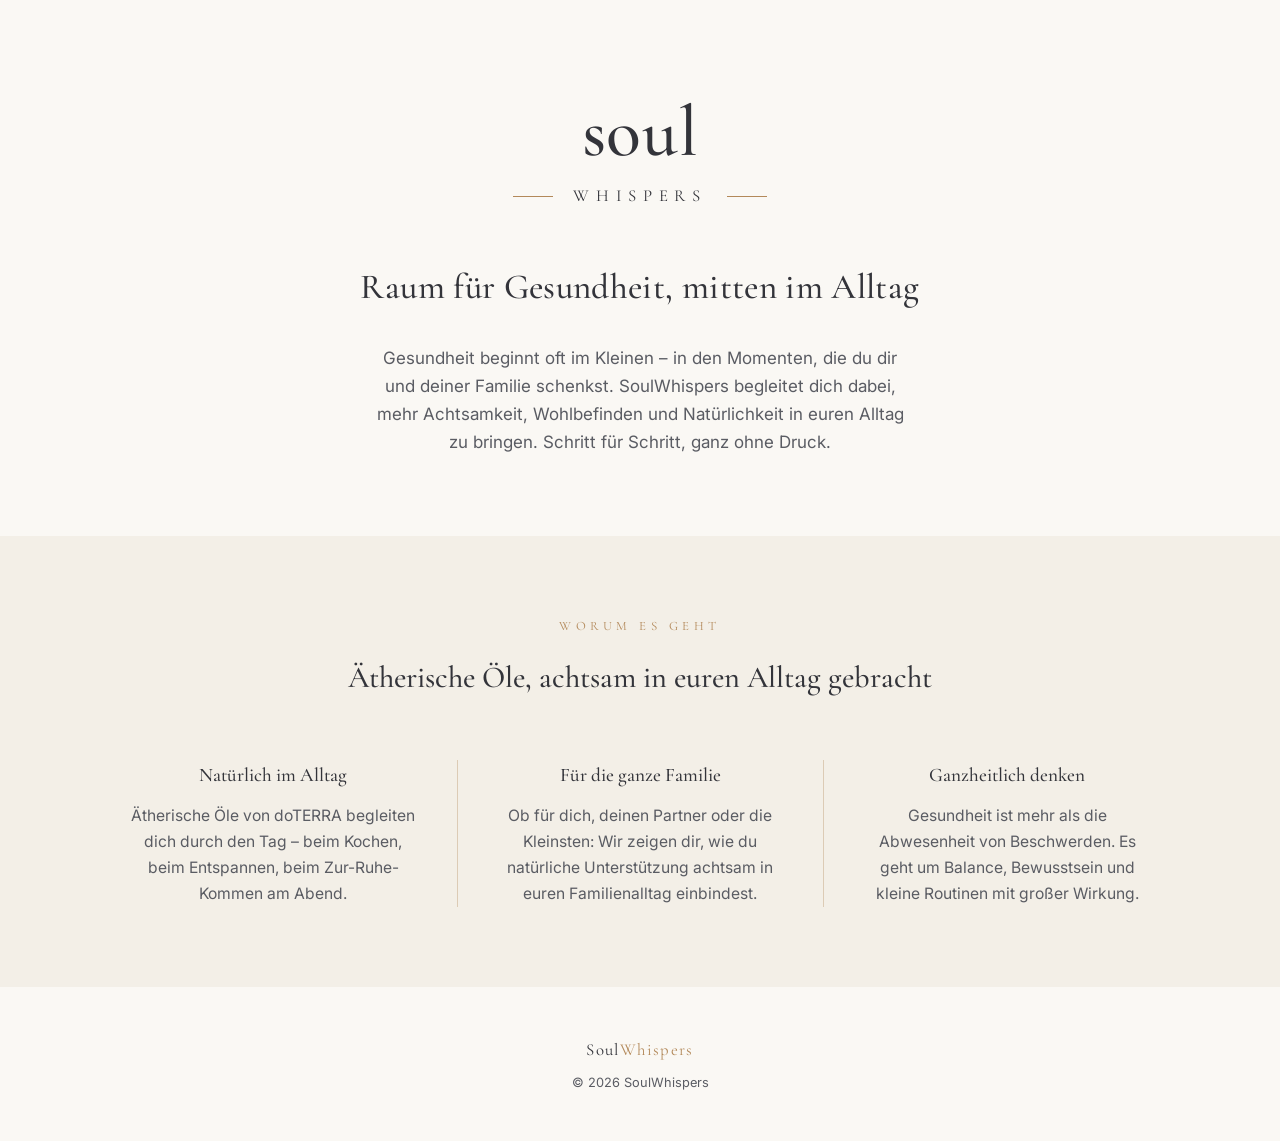
==== index.html @ e286ce49 "Add SoulWhispers homepage (one-pager) Hero mit Wortmarke, Claim und Intro-Text, Bereich "Worum es ge" ====
<!DOCTYPE html>
<html lang="de">
<head>
  <meta charset="UTF-8" />
  <meta name="viewport" content="width=device-width, initial-scale=1.0" />
  <title>SoulWhispers – Raum für Gesundheit, mitten im Alltag</title>
  <meta name="description" content="SoulWhispers begleitet Familien mit natürlichen ätherischen Ölen von doTERRA zu mehr Achtsamkeit, Wohlbefinden und Natürlichkeit im Alltag." />

  <link rel="preconnect" href="https://fonts.googleapis.com" />
  <link rel="preconnect" href="https://fonts.gstatic.com" crossorigin />
  <link href="https://fonts.googleapis.com/css2?family=Cormorant+Garamond:wght@400;500;600&family=Inter:wght@400;500;600&display=swap" rel="stylesheet" />

  <link rel="stylesheet" href="css/style.css" />
</head>
<body>

  <!-- ============ HERO ============ -->
  <header class="hero">
    <div class="hero-inner">

      <!--
        Platzhalter-Wortmarke, nachgebaut in HTML/CSS (kein Logo-Bild vorhanden).
        Sobald die finale Logo-Datei (SVG/PNG) verfügbar ist, kann sie hier
        einfach als <img> eingesetzt werden – die Struktur bleibt gleich.
      -->
      <div class="wordmark" role="img" aria-label="SoulWhispers">
        <span class="wordmark-main">soul</span>
        <span class="wordmark-sub">Whispers</span>
      </div>

      <h1 class="hero-claim">Raum für Gesundheit, mitten im Alltag</h1>

      <p class="hero-intro">
        Gesundheit beginnt oft im Kleinen – in den Momenten, die du dir und deiner
        Familie schenkst. SoulWhispers begleitet dich dabei, mehr Achtsamkeit,
        Wohlbefinden und Natürlichkeit in euren Alltag zu bringen. Schritt für
        Schritt, ganz ohne Druck.
      </p>

    </div>
  </header>

  <!-- ============ WORUM ES GEHT ============ -->
  <section class="about" aria-labelledby="about-heading">
    <div class="about-inner">

      <span class="eyebrow">Worum es geht</span>
      <h2 id="about-heading" class="about-heading">Ätherische Öle, achtsam in euren Alltag gebracht</h2>

      <div class="about-grid">

        <div class="about-item">
          <h3>Natürlich im Alltag</h3>
          <p>
            Ätherische Öle von doTERRA begleiten dich durch den Tag –
            beim Kochen, beim Entspannen, beim Zur-Ruhe-Kommen am Abend.
          </p>
        </div>

        <div class="about-item">
          <h3>Für die ganze Familie</h3>
          <p>
            Ob für dich, deinen Partner oder die Kleinsten: Wir zeigen dir,
            wie du natürliche Unterstützung achtsam in euren Familienalltag einbindest.
          </p>
        </div>

        <div class="about-item">
          <h3>Ganzheitlich denken</h3>
          <p>
            Gesundheit ist mehr als die Abwesenheit von Beschwerden. Es geht
            um Balance, Bewusstsein und kleine Routinen mit großer Wirkung.
          </p>
        </div>

      </div>
    </div>
  </section>

  <!--
    ============ MITGLIEDERBEREICH (Phase 2) ============
    Bewusst strukturell vorbereitet, aber in Phase 1 nicht sichtbar
    und ohne Verlinkung. Für Phase 2 einfach `hidden` entfernen und
    Inhalt ergänzen.
  -->
  <section id="mitgliederbereich" class="future-section" hidden aria-hidden="true"></section>

  <!-- ============ FOOTER ============ -->
  <footer class="site-footer">
    <span class="footer-word">Soul<span class="footer-word-accent">Whispers</span></span>
    <p class="footer-copy">&copy; 2026 SoulWhispers</p>
  </footer>

</body>
</html>
---- css/style.css ----
/* ===== Design Tokens ===== */
:root {
  --color-anthracite: #33343a;
  --color-anthracite-soft: #5a5c63;
  --color-gold: #b3895a;
  --color-gold-soft: #c9a173;
  --color-bg: #faf8f4;
  --color-bg-alt: #f3efe7;
  --color-line: rgba(179, 137, 90, 0.35);

  --font-serif: 'Cormorant Garamond', 'Georgia', serif;
  --font-sans: 'Inter', 'Helvetica Neue', Arial, sans-serif;

  --max-width: 1100px;
  --max-width-text: 640px;
}

/* ===== Reset ===== */
*, *::before, *::after {
  box-sizing: border-box;
}

html {
  scroll-behavior: smooth;
}

body {
  margin: 0;
  background: var(--color-bg);
  color: var(--color-anthracite);
  font-family: var(--font-sans);
  font-size: 1.0625rem;
  line-height: 1.65;
  -webkit-font-smoothing: antialiased;
}

h1, h2, h3 {
  margin: 0;
  font-family: var(--font-serif);
  font-weight: 500;
  color: var(--color-anthracite);
}

p {
  margin: 0;
}

/* ===== Shared ===== */
.eyebrow {
  display: block;
  font-family: var(--font-serif);
  font-size: 0.8rem;
  letter-spacing: 0.35em;
  text-transform: uppercase;
  color: var(--color-gold);
  margin-bottom: 1rem;
}

/* ===== Hero ===== */
.hero {
  padding: 6rem 1.5rem 5rem;
  background: var(--color-bg);
}

.hero-inner {
  max-width: var(--max-width-text);
  margin: 0 auto;
  text-align: center;
}

/* Placeholder wordmark (see comment in index.html) */
.wordmark {
  margin-bottom: 3rem;
}

.wordmark-main {
  display: block;
  font-family: var(--font-serif);
  font-size: clamp(3rem, 8vw, 4.5rem);
  font-weight: 500;
  letter-spacing: 0.01em;
  color: var(--color-anthracite);
  line-height: 1;
}

.wordmark-sub {
  display: flex;
  align-items: center;
  justify-content: center;
  gap: 1.25rem;
  margin-top: 0.9rem;
  font-family: var(--font-serif);
  font-size: clamp(0.85rem, 1.8vw, 1.05rem);
  letter-spacing: 0.4em;
  text-transform: uppercase;
  color: var(--color-anthracite);
}

.wordmark-sub::before,
.wordmark-sub::after {
  content: "";
  width: 2.5rem;
  height: 1px;
  background: var(--color-gold);
}

.hero-claim {
  font-size: clamp(1.6rem, 3.4vw, 2.2rem);
  font-weight: 500;
  letter-spacing: 0.01em;
  margin-bottom: 1.75rem;
}

.hero-intro {
  font-size: 1.0625rem;
  color: var(--color-anthracite-soft);
  max-width: 34rem;
  margin: 0 auto;
}

/* ===== About / Worum es geht ===== */
.about {
  background: var(--color-bg-alt);
  padding: 5rem 1.5rem;
}

.about-inner {
  max-width: var(--max-width);
  margin: 0 auto;
  text-align: center;
}

.about-heading {
  font-size: clamp(1.4rem, 2.6vw, 1.9rem);
  font-weight: 500;
  max-width: 42rem;
  margin: 0 auto 3.5rem;
}

.about-grid {
  display: grid;
  grid-template-columns: 1fr;
  gap: 2.5rem;
  text-align: center;
}

.about-item {
  padding: 0 0.5rem;
  position: relative;
}

.about-item h3 {
  font-size: 1.2rem;
  font-weight: 500;
  margin-bottom: 0.75rem;
}

.about-item p {
  color: var(--color-anthracite-soft);
  font-size: 0.98rem;
}

@media (min-width: 800px) {
  .about-grid {
    grid-template-columns: repeat(3, 1fr);
    gap: 0;
  }

  .about-item {
    padding: 0 2.25rem;
    border-left: 1px solid var(--color-line);
  }

  .about-item:first-child {
    border-left: none;
  }
}

/* ===== Footer ===== */
.site-footer {
  padding: 3rem 1.5rem;
  text-align: center;
  background: var(--color-bg);
}

.footer-word {
  font-family: var(--font-serif);
  font-size: 1.05rem;
  letter-spacing: 0.08em;
  color: var(--color-anthracite);
}

.footer-word-accent {
  color: var(--color-gold);
}

.footer-copy {
  margin-top: 0.5rem;
  font-size: 0.8rem;
  color: var(--color-anthracite-soft);
}
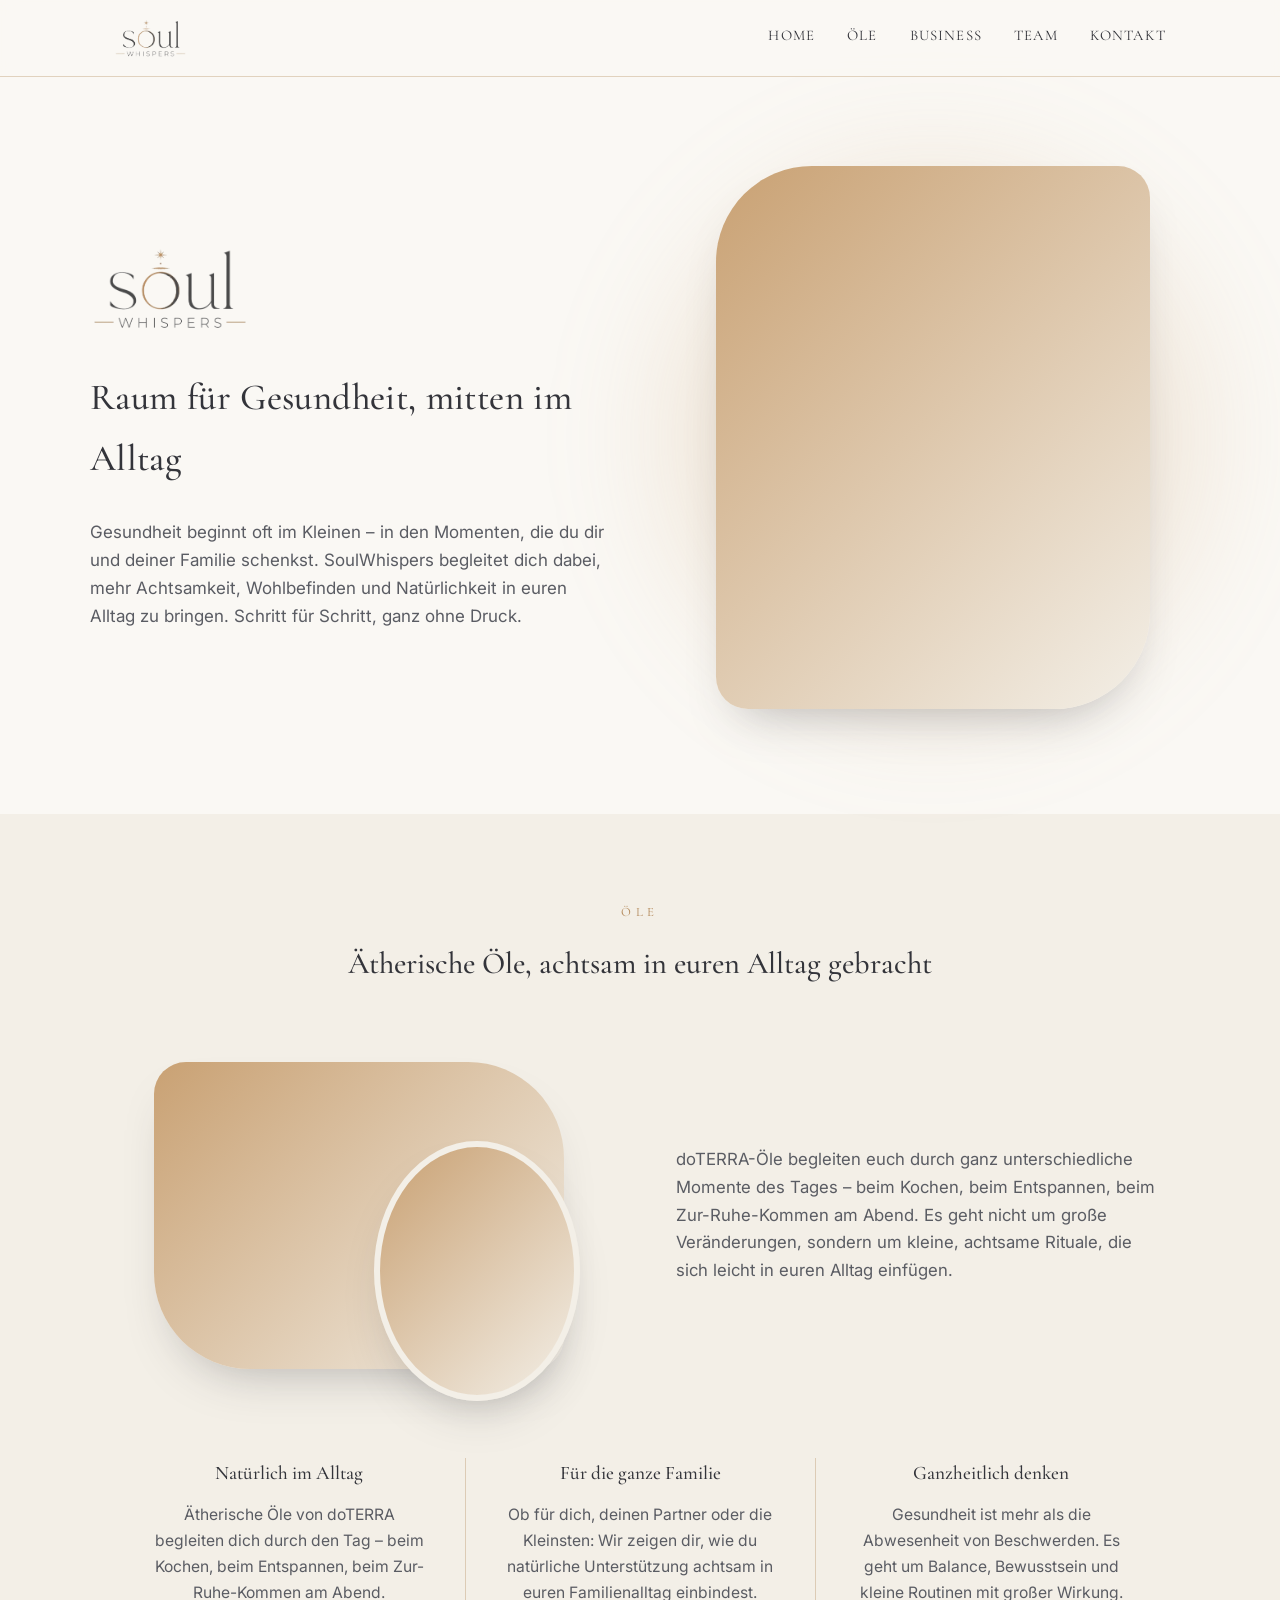
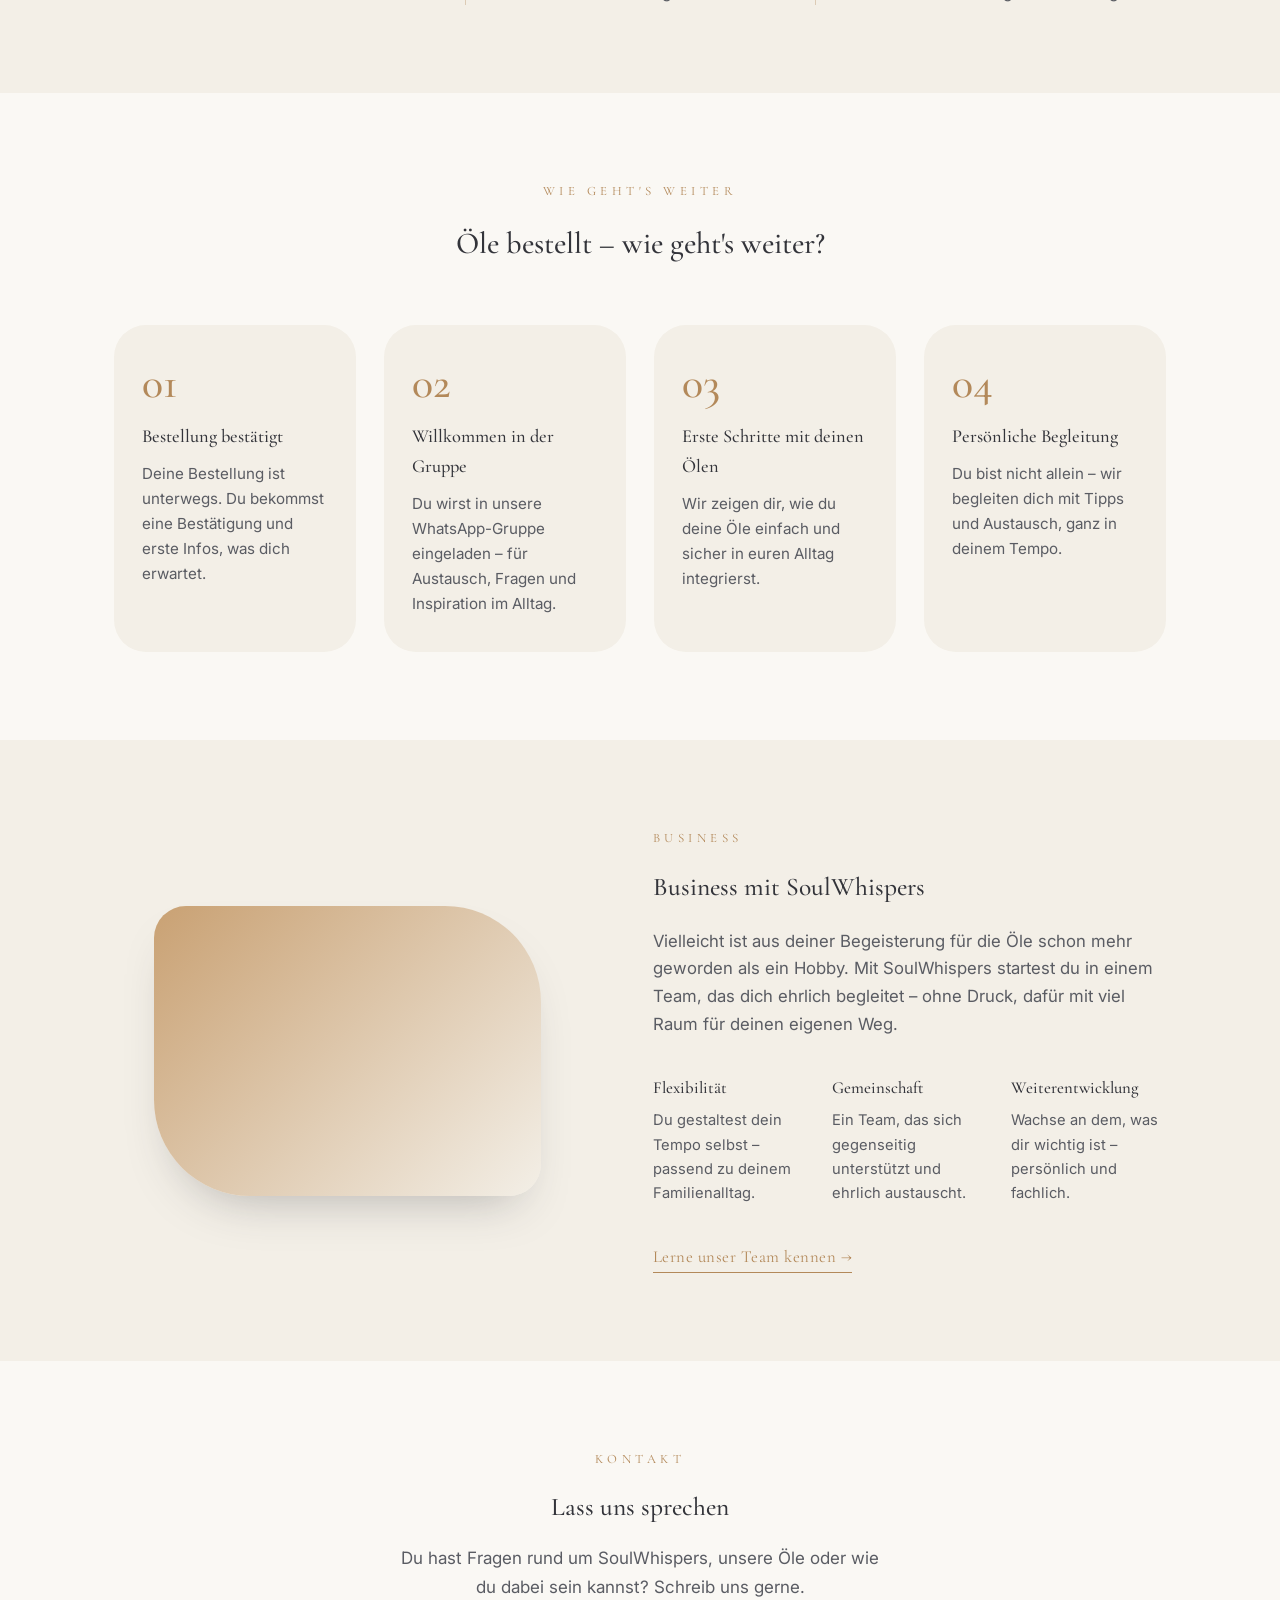
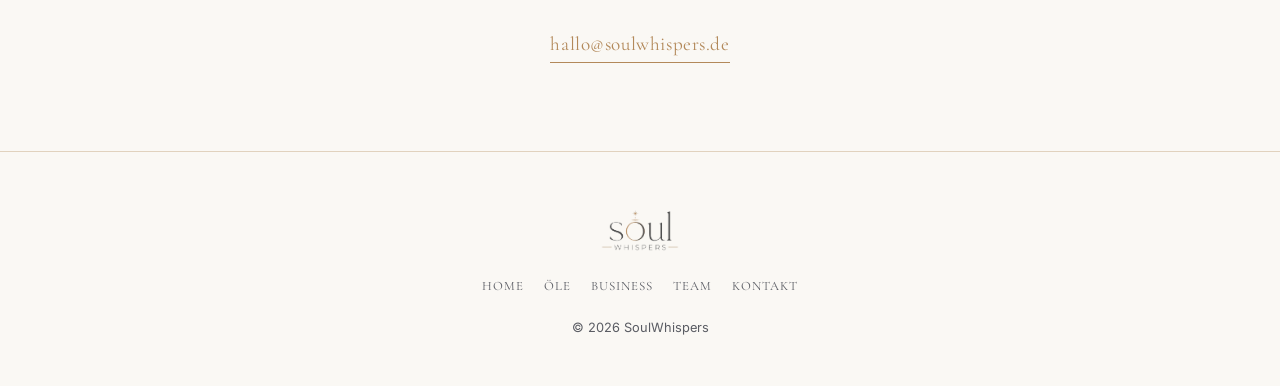
==== commit 837eec86: "Expand homepage with nav, imagery, new sections, and Team page - Add sticky nav (Home/Öle/Business/T" ====
--- a/index.html
+++ b/index.html
@@ -14,38 +14,88 @@
 </head>
 <body>
 
+  <!-- ============ NAVIGATION ============ -->
+  <header class="site-nav">
+    <div class="site-nav-inner">
+      <a href="#home" class="nav-logo">
+        <img src="assets/logo.png" alt="SoulWhispers" />
+      </a>
+      <nav class="nav-links" aria-label="Hauptnavigation">
+        <a href="#home">Home</a>
+        <a href="#oele">Öle</a>
+        <a href="#business">Business</a>
+        <a href="team/">Team</a>
+        <a href="#kontakt">Kontakt</a>
+      </nav>
+    </div>
+  </header>
+
   <!-- ============ HERO ============ -->
-  <header class="hero">
-    <div class="hero-inner">
-
-      <!--
-        Platzhalter-Wortmarke, nachgebaut in HTML/CSS (kein Logo-Bild vorhanden).
-        Sobald die finale Logo-Datei (SVG/PNG) verfügbar ist, kann sie hier
-        einfach als <img> eingesetzt werden – die Struktur bleibt gleich.
-      -->
-      <div class="wordmark" role="img" aria-label="SoulWhispers">
-        <span class="wordmark-main">soul</span>
-        <span class="wordmark-sub">Whispers</span>
-      </div>
-
-      <h1 class="hero-claim">Raum für Gesundheit, mitten im Alltag</h1>
-
-      <p class="hero-intro">
-        Gesundheit beginnt oft im Kleinen – in den Momenten, die du dir und deiner
-        Familie schenkst. SoulWhispers begleitet dich dabei, mehr Achtsamkeit,
-        Wohlbefinden und Natürlichkeit in euren Alltag zu bringen. Schritt für
-        Schritt, ganz ohne Druck.
-      </p>
-
-    </div>
-  </header>
-
-  <!-- ============ WORUM ES GEHT ============ -->
-  <section class="about" aria-labelledby="about-heading">
-    <div class="about-inner">
-
-      <span class="eyebrow">Worum es geht</span>
-      <h2 id="about-heading" class="about-heading">Ätherische Öle, achtsam in euren Alltag gebracht</h2>
+  <section class="hero" id="home">
+    <div class="hero-grid">
+
+      <div class="hero-text">
+        <img class="hero-logo" src="assets/logo.png" alt="SoulWhispers" />
+        <h1 class="hero-claim">Raum für Gesundheit, mitten im Alltag</h1>
+        <p class="hero-intro">
+          Gesundheit beginnt oft im Kleinen – in den Momenten, die du dir und deiner
+          Familie schenkst. SoulWhispers begleitet dich dabei, mehr Achtsamkeit,
+          Wohlbefinden und Natürlichkeit in euren Alltag zu bringen. Schritt für
+          Schritt, ganz ohne Druck.
+        </p>
+      </div>
+
+      <div class="hero-media">
+        <figure class="photo">
+          <img
+            src="https://images.unsplash.com/photo-1506126613408-eca07ce68773?q=80&w=1200&auto=format&fit=crop"
+            alt="Familie beim gemeinsamen Spaziergang im Freien"
+            loading="lazy"
+            onerror="this.parentElement.classList.add('photo--fallback'); this.remove();"
+          />
+        </figure>
+      </div>
+
+    </div>
+  </section>
+
+  <!-- ============ ÖLE ============ -->
+  <section class="oele" id="oele">
+    <div class="section-inner">
+
+      <div class="section-heading">
+        <span class="eyebrow">Öle</span>
+        <h2>Ätherische Öle, achtsam in euren Alltag gebracht</h2>
+      </div>
+
+      <div class="oele-intro">
+        <div class="oele-media">
+          <figure class="photo primary">
+            <img
+              src="https://images.unsplash.com/photo-1500673922987-e212871fec22?q=80&w=1200&auto=format&fit=crop"
+              alt="Lavendelfeld in warmem Licht"
+              loading="lazy"
+              onerror="this.parentElement.classList.add('photo--fallback'); this.remove();"
+            />
+          </figure>
+          <figure class="photo secondary">
+            <img
+              src="https://images.unsplash.com/photo-1608571423902-eed4a5ad8108?q=80&w=800&auto=format&fit=crop"
+              alt="Ätherische Öle in kleinen Flaschen"
+              loading="lazy"
+              onerror="this.parentElement.classList.add('photo--fallback'); this.remove();"
+            />
+          </figure>
+        </div>
+        <div class="oele-text">
+          <p>
+            doTERRA-Öle begleiten euch durch ganz unterschiedliche Momente des Tages –
+            beim Kochen, beim Entspannen, beim Zur-Ruhe-Kommen am Abend. Es geht nicht
+            um große Veränderungen, sondern um kleine, achtsame Rituale, die sich
+            leicht in euren Alltag einfügen.
+          </p>
+        </div>
+      </div>
 
       <div class="about-grid">
 
@@ -77,17 +127,124 @@
     </div>
   </section>
 
+  <!-- ============ ABLAUF / SCHRITTE ============ -->
+  <!-- Platzhaltertexte – werden durch finale Inhalte ersetzt -->
+  <section class="steps" id="ablauf">
+    <div class="section-inner">
+
+      <div class="section-heading">
+        <span class="eyebrow">Wie geht's weiter</span>
+        <h2>Öle bestellt – wie geht's weiter?</h2>
+      </div>
+
+      <div class="steps-grid">
+
+        <div class="step-card">
+          <span class="step-number">01</span>
+          <h3>Bestellung bestätigt</h3>
+          <p>Deine Bestellung ist unterwegs. Du bekommst eine Bestätigung und erste Infos, was dich erwartet.</p>
+        </div>
+
+        <div class="step-card">
+          <span class="step-number">02</span>
+          <h3>Willkommen in der Gruppe</h3>
+          <p>Du wirst in unsere WhatsApp-Gruppe eingeladen – für Austausch, Fragen und Inspiration im Alltag.</p>
+        </div>
+
+        <div class="step-card">
+          <span class="step-number">03</span>
+          <h3>Erste Schritte mit deinen Ölen</h3>
+          <p>Wir zeigen dir, wie du deine Öle einfach und sicher in euren Alltag integrierst.</p>
+        </div>
+
+        <div class="step-card">
+          <span class="step-number">04</span>
+          <h3>Persönliche Begleitung</h3>
+          <p>Du bist nicht allein – wir begleiten dich mit Tipps und Austausch, ganz in deinem Tempo.</p>
+        </div>
+
+      </div>
+    </div>
+  </section>
+
+  <!-- ============ BUSINESS ============ -->
+  <!-- Platzhaltertext – wird durch finale Inhalte ersetzt -->
+  <section class="business" id="business">
+    <div class="section-inner business-grid">
+
+      <div class="business-media">
+        <figure class="photo">
+          <img
+            src="https://images.unsplash.com/photo-1544367567-0f2fcb009e0b?q=80&w=1200&auto=format&fit=crop"
+            alt="Gemeinschaft im Austausch, warmherzig und offen"
+            loading="lazy"
+            onerror="this.parentElement.classList.add('photo--fallback'); this.remove();"
+          />
+        </figure>
+      </div>
+
+      <div class="business-text">
+        <span class="eyebrow">Business</span>
+        <h2>Business mit SoulWhispers</h2>
+        <p>
+          Vielleicht ist aus deiner Begeisterung für die Öle schon mehr geworden als
+          ein Hobby. Mit SoulWhispers startest du in einem Team, das dich ehrlich
+          begleitet – ohne Druck, dafür mit viel Raum für deinen eigenen Weg.
+        </p>
+
+        <div class="business-points">
+          <div>
+            <h3>Flexibilität</h3>
+            <p>Du gestaltest dein Tempo selbst – passend zu deinem Familienalltag.</p>
+          </div>
+          <div>
+            <h3>Gemeinschaft</h3>
+            <p>Ein Team, das sich gegenseitig unterstützt und ehrlich austauscht.</p>
+          </div>
+          <div>
+            <h3>Weiterentwicklung</h3>
+            <p>Wachse an dem, was dir wichtig ist – persönlich und fachlich.</p>
+          </div>
+        </div>
+
+        <a class="text-link" href="team/">Lerne unser Team kennen →</a>
+      </div>
+
+    </div>
+  </section>
+
   <!--
     ============ MITGLIEDERBEREICH (Phase 2) ============
-    Bewusst strukturell vorbereitet, aber in Phase 1 nicht sichtbar
+    Bewusst strukturell vorbereitet, aber weiterhin nicht sichtbar
     und ohne Verlinkung. Für Phase 2 einfach `hidden` entfernen und
     Inhalt ergänzen.
   -->
   <section id="mitgliederbereich" class="future-section" hidden aria-hidden="true"></section>
 
+  <!-- ============ KONTAKT ============ -->
+  <!-- Platzhalter-E-Mail – bitte durch echte Adresse ersetzen -->
+  <section class="contact" id="kontakt">
+    <div class="contact-inner">
+      <span class="eyebrow">Kontakt</span>
+      <h2>Lass uns sprechen</h2>
+      <p>
+        Du hast Fragen rund um SoulWhispers, unsere Öle oder wie du dabei
+        sein kannst? Schreib uns gerne.
+      </p>
+      <a class="text-link contact-email" href="mailto:hallo@soulwhispers.de">hallo@soulwhispers.de</a>
+    </div>
+  </section>
+
   <!-- ============ FOOTER ============ -->
   <footer class="site-footer">
-    <span class="footer-word">Soul<span class="footer-word-accent">Whispers</span></span>
+    <img class="footer-logo" src="assets/logo.png" alt="SoulWhispers" />
+    <nav class="footer-nav" aria-label="Footer-Navigation">
+      <a href="#home">Home</a>
+      <a href="#oele">Öle</a>
+      <a href="#business">Business</a>
+      <a href="team/">Team</a>
+      <a href="#kontakt">Kontakt</a>
+    </nav>
     <p class="footer-copy">&copy; 2026 SoulWhispers</p>
   </footer>
 
--- a/css/style.css
+++ b/css/style.css
@@ -13,6 +13,10 @@
 
   --max-width: 1100px;
   --max-width-text: 640px;
+
+  --radius-lg: 2rem;
+  --shadow-soft: 0 25px 50px -25px rgba(51, 52, 58, 0.35);
+  --nav-h: 4.75rem;
 }
 
 /* ===== Reset ===== */
@@ -43,6 +47,14 @@
 
 p {
   margin: 0;
+}
+
+img {
+  max-width: 100%;
+}
+
+section[id] {
+  scroll-margin-top: var(--nav-h);
 }
 
 /* ===== Shared ===== */
@@ -56,56 +68,201 @@
   margin-bottom: 1rem;
 }
 
+.section-inner {
+  max-width: var(--max-width);
+  margin: 0 auto;
+  padding: 5.5rem 1.5rem;
+}
+
+.section-heading {
+  text-align: center;
+  max-width: 42rem;
+  margin: 0 auto;
+}
+
+.section-heading h2 {
+  font-size: clamp(1.4rem, 2.6vw, 1.9rem);
+  font-weight: 500;
+}
+
+.text-link {
+  display: inline-block;
+  font-family: var(--font-serif);
+  font-size: 1.05rem;
+  letter-spacing: 0.03em;
+  color: var(--color-gold);
+  text-decoration: none;
+  border-bottom: 1px solid var(--color-gold);
+  padding-bottom: 2px;
+  transition: color 0.2s, border-color 0.2s;
+}
+
+.text-link:hover {
+  color: var(--color-anthracite);
+  border-color: var(--color-anthracite);
+}
+
+/* ===== Photo component ===== */
+.photo {
+  position: relative;
+  overflow: hidden;
+  background: linear-gradient(135deg, var(--color-gold-soft), var(--color-bg-alt));
+  box-shadow: var(--shadow-soft);
+  border-radius: 3rem 1rem 3rem 1rem;
+}
+
+.photo img {
+  width: 100%;
+  height: 100%;
+  object-fit: cover;
+  display: block;
+}
+
+.photo--fallback {
+  min-height: 260px;
+}
+
+/* ===== Navigation ===== */
+.site-nav {
+  position: sticky;
+  top: 0;
+  z-index: 50;
+  background: rgba(250, 248, 244, 0.92);
+  backdrop-filter: blur(8px);
+  border-bottom: 1px solid var(--color-line);
+}
+
+.site-nav-inner {
+  max-width: var(--max-width);
+  margin: 0 auto;
+  padding: 0 1.5rem;
+  height: var(--nav-h);
+  display: flex;
+  align-items: center;
+  justify-content: space-between;
+  gap: 1.5rem;
+}
+
+.nav-logo {
+  display: block;
+  line-height: 0;
+}
+
+.nav-logo img {
+  height: 2.5rem;
+  width: auto;
+  display: block;
+}
+
+.nav-links {
+  display: flex;
+  align-items: center;
+  gap: 2rem;
+  overflow-x: auto;
+  -webkit-overflow-scrolling: touch;
+  scrollbar-width: none;
+}
+
+.nav-links::-webkit-scrollbar {
+  display: none;
+}
+
+.nav-links a {
+  font-family: var(--font-serif);
+  font-size: 0.92rem;
+  letter-spacing: 0.08em;
+  text-transform: uppercase;
+  color: var(--color-anthracite);
+  text-decoration: none;
+  white-space: nowrap;
+  padding-bottom: 0.35rem;
+  border-bottom: 1px solid transparent;
+  transition: border-color 0.2s, color 0.2s;
+}
+
+.nav-links a:hover,
+.nav-links a.current {
+  color: var(--color-gold);
+  border-bottom-color: var(--color-gold);
+}
+
+@media (max-width: 700px) {
+  .nav-links {
+    gap: 1rem;
+  }
+
+  .nav-links a {
+    font-size: 0.7rem;
+  }
+}
+
+@media (max-width: 460px) {
+  .site-nav-inner {
+    padding: 0 1rem;
+    gap: 0.75rem;
+  }
+
+  .nav-logo img {
+    height: 2rem;
+  }
+
+  .nav-links {
+    gap: 0.65rem;
+  }
+
+  .nav-links a {
+    font-size: 0.62rem;
+    letter-spacing: 0.04em;
+  }
+}
+
 /* ===== Hero ===== */
 .hero {
-  padding: 6rem 1.5rem 5rem;
+  padding: 4.5rem 1.5rem 5.5rem;
   background: var(--color-bg);
 }
 
-.hero-inner {
-  max-width: var(--max-width-text);
+.hero-grid {
+  max-width: var(--max-width);
   margin: 0 auto;
-  text-align: center;
-}
-
-/* Placeholder wordmark (see comment in index.html) */
-.wordmark {
-  margin-bottom: 3rem;
-}
-
-.wordmark-main {
+  display: grid;
+  grid-template-columns: 1fr;
+  gap: 3rem;
+  align-items: center;
+}
+
+@media (min-width: 900px) {
+  .hero-grid {
+    grid-template-columns: 1fr 1fr;
+    gap: 4.5rem;
+  }
+}
+
+.hero-text {
+  text-align: center;
+}
+
+@media (min-width: 900px) {
+  .hero-text {
+    text-align: left;
+  }
+}
+
+.hero-logo {
   display: block;
-  font-family: var(--font-serif);
-  font-size: clamp(3rem, 8vw, 4.5rem);
-  font-weight: 500;
-  letter-spacing: 0.01em;
-  color: var(--color-anthracite);
-  line-height: 1;
-}
-
-.wordmark-sub {
-  display: flex;
-  align-items: center;
-  justify-content: center;
-  gap: 1.25rem;
-  margin-top: 0.9rem;
-  font-family: var(--font-serif);
-  font-size: clamp(0.85rem, 1.8vw, 1.05rem);
-  letter-spacing: 0.4em;
-  text-transform: uppercase;
-  color: var(--color-anthracite);
-}
-
-.wordmark-sub::before,
-.wordmark-sub::after {
-  content: "";
-  width: 2.5rem;
-  height: 1px;
-  background: var(--color-gold);
+  height: 5.5rem;
+  width: auto;
+  margin: 0 auto 2.25rem;
+}
+
+@media (min-width: 900px) {
+  .hero-logo {
+    margin: 0 0 2.25rem;
+  }
 }
 
 .hero-claim {
-  font-size: clamp(1.6rem, 3.4vw, 2.2rem);
+  font-size: clamp(1.6rem, 3.4vw, 2.3rem);
   font-weight: 500;
   letter-spacing: 0.01em;
   margin-bottom: 1.75rem;
@@ -118,23 +275,115 @@
   margin: 0 auto;
 }
 
-/* ===== About / Worum es geht ===== */
-.about {
+@media (min-width: 900px) {
+  .hero-intro {
+    margin: 0;
+  }
+}
+
+.hero-media {
+  position: relative;
+}
+
+.hero-media::before {
+  content: "";
+  position: absolute;
+  inset: -12%;
+  background: radial-gradient(circle, var(--color-gold-soft) 0%, transparent 68%);
+  filter: blur(50px);
+  opacity: 0.55;
+  z-index: 0;
+}
+
+.hero-media .photo {
+  position: relative;
+  z-index: 1;
+  aspect-ratio: 4 / 5;
+  border-radius: 6rem 2rem 6rem 2rem;
+}
+
+@media (max-width: 899px) {
+  .hero-media .photo {
+    aspect-ratio: 4 / 3;
+    border-radius: 3rem 1.5rem 3rem 1.5rem;
+  }
+}
+
+/* ===== Öle ===== */
+.oele {
   background: var(--color-bg-alt);
-  padding: 5rem 1.5rem;
-}
-
-.about-inner {
-  max-width: var(--max-width);
+}
+
+.oele-intro {
+  display: grid;
+  grid-template-columns: 1fr;
+  gap: 3.5rem;
+  align-items: center;
+  margin: 3.5rem 0 4.5rem;
+}
+
+@media (min-width: 900px) {
+  .oele-intro {
+    grid-template-columns: 1fr 1fr;
+    gap: 4.5rem;
+  }
+}
+
+.oele-media {
+  position: relative;
+  margin-bottom: 3rem;
+}
+
+@media (min-width: 900px) {
+  .oele-media {
+    margin-bottom: 0;
+  }
+}
+
+.oele-media .primary {
+  aspect-ratio: 4 / 3;
+  border-radius: 2rem 6rem 2rem 6rem;
+}
+
+.oele-media .secondary {
+  position: absolute;
+  width: 42%;
+  aspect-ratio: 1 / 1;
+  right: -1rem;
+  bottom: -2rem;
+  border-radius: 50%;
+  border: 6px solid var(--color-bg-alt);
+}
+
+@media (max-width: 600px) {
+  .oele-media .secondary {
+    width: 38%;
+    right: -0.5rem;
+    bottom: -1.5rem;
+  }
+}
+
+.oele-text {
+  text-align: center;
+}
+
+@media (min-width: 900px) {
+  .oele-text {
+    text-align: left;
+  }
+}
+
+.oele-text p {
+  color: var(--color-anthracite-soft);
+  font-size: 1.05rem;
+  max-width: 30rem;
   margin: 0 auto;
-  text-align: center;
-}
-
-.about-heading {
-  font-size: clamp(1.4rem, 2.6vw, 1.9rem);
-  font-weight: 500;
-  max-width: 42rem;
-  margin: 0 auto 3.5rem;
+}
+
+@media (min-width: 900px) {
+  .oele-text p {
+    margin: 0;
+  }
 }
 
 .about-grid {
@@ -176,26 +425,289 @@
   }
 }
 
+/* ===== Ablauf / Schritte ===== */
+.steps {
+  background: var(--color-bg);
+}
+
+.steps-grid {
+  display: grid;
+  grid-template-columns: 1fr;
+  gap: 1.75rem;
+  margin-top: 3.5rem;
+}
+
+@media (min-width: 700px) {
+  .steps-grid {
+    grid-template-columns: repeat(2, 1fr);
+  }
+}
+
+@media (min-width: 1100px) {
+  .steps-grid {
+    grid-template-columns: repeat(4, 1fr);
+  }
+}
+
+.step-card {
+  background: var(--color-bg-alt);
+  border-radius: var(--radius-lg);
+  padding: 2.25rem 1.75rem;
+  text-align: left;
+}
+
+.step-number {
+  display: block;
+  font-family: var(--font-serif);
+  font-size: 2.75rem;
+  font-weight: 500;
+  color: var(--color-gold);
+  line-height: 1;
+  margin-bottom: 1rem;
+}
+
+.step-card h3 {
+  font-size: 1.15rem;
+  margin-bottom: 0.6rem;
+}
+
+.step-card p {
+  color: var(--color-anthracite-soft);
+  font-size: 0.95rem;
+}
+
+/* ===== Business ===== */
+.business {
+  background: var(--color-bg-alt);
+}
+
+.business-grid {
+  display: grid;
+  grid-template-columns: 1fr;
+  gap: 3rem;
+  align-items: center;
+}
+
+@media (min-width: 900px) {
+  .business-grid {
+    grid-template-columns: 1fr 1.1fr;
+    gap: 4.5rem;
+  }
+}
+
+.business-media .photo {
+  aspect-ratio: 4 / 3;
+  border-radius: 2rem 6rem 2rem 6rem;
+}
+
+.business-text {
+  text-align: center;
+}
+
+@media (min-width: 900px) {
+  .business-text {
+    text-align: left;
+  }
+}
+
+.business-text > p {
+  color: var(--color-anthracite-soft);
+  font-size: 1.05rem;
+  max-width: 32rem;
+  margin: 1.25rem auto 0;
+}
+
+@media (min-width: 900px) {
+  .business-text > p {
+    margin: 1.25rem 0 0;
+  }
+}
+
+.business-points {
+  display: grid;
+  grid-template-columns: 1fr;
+  gap: 1.5rem;
+  margin: 2.25rem 0 2.25rem;
+  text-align: left;
+}
+
+@media (min-width: 600px) {
+  .business-points {
+    grid-template-columns: repeat(3, 1fr);
+  }
+}
+
+.business-points h3 {
+  font-size: 1.05rem;
+  margin-bottom: 0.4rem;
+}
+
+.business-points p {
+  font-size: 0.92rem;
+  color: var(--color-anthracite-soft);
+}
+
+/* ===== Kontakt ===== */
+.contact {
+  background: var(--color-bg);
+  text-align: center;
+}
+
+.contact-inner {
+  max-width: 34rem;
+  margin: 0 auto;
+  padding: 5.5rem 1.5rem;
+}
+
+.contact-inner p {
+  color: var(--color-anthracite-soft);
+  margin: 1rem 0 1.75rem;
+}
+
+.contact-email {
+  font-size: 1.2rem;
+}
+
 /* ===== Footer ===== */
 .site-footer {
-  padding: 3rem 1.5rem;
+  padding: 3.5rem 1.5rem 3rem;
   text-align: center;
   background: var(--color-bg);
-}
-
-.footer-word {
+  border-top: 1px solid var(--color-line);
+}
+
+.footer-logo {
+  height: 2.75rem;
+  width: auto;
+  margin: 0 auto 1.5rem;
+  display: block;
+}
+
+.footer-nav {
+  display: flex;
+  flex-wrap: wrap;
+  justify-content: center;
+  gap: 1.25rem;
+  margin-bottom: 1.25rem;
+}
+
+.footer-nav a {
   font-family: var(--font-serif);
-  font-size: 1.05rem;
+  font-size: 0.8rem;
   letter-spacing: 0.08em;
+  text-transform: uppercase;
+  color: var(--color-anthracite-soft);
+  text-decoration: none;
+}
+
+.footer-nav a:hover {
+  color: var(--color-gold);
+}
+
+.footer-copy {
+  font-size: 0.8rem;
+  color: var(--color-anthracite-soft);
+}
+
+/* ===== Team page ===== */
+.team-hero {
+  padding: 4.5rem 1.5rem 1.5rem;
+  text-align: center;
+}
+
+.team-hero h1 {
+  font-size: clamp(2rem, 4vw, 2.6rem);
+  margin: 0.75rem 0 1.25rem;
+}
+
+.team-intro {
+  max-width: 34rem;
+  margin: 0 auto;
+  color: var(--color-anthracite-soft);
+}
+
+.team-grid-section {
+  padding-bottom: 6rem;
+}
+
+.team-grid {
+  display: grid;
+  grid-template-columns: 1fr;
+  gap: 2.5rem;
+  margin-top: 1rem;
+}
+
+@media (min-width: 640px) {
+  .team-grid {
+    grid-template-columns: repeat(2, 1fr);
+  }
+}
+
+@media (min-width: 960px) {
+  .team-grid {
+    grid-template-columns: repeat(3, 1fr);
+  }
+}
+
+.team-card {
+  background: var(--color-bg-alt);
+  border-radius: var(--radius-lg);
+  padding: 2.75rem 2rem;
+  text-align: center;
+}
+
+.avatar-placeholder {
+  width: 6.5rem;
+  height: 6.5rem;
+  border-radius: 50%;
+  margin: 0 auto 1.5rem;
+  display: flex;
+  align-items: center;
+  justify-content: center;
+  background: linear-gradient(135deg, var(--color-anthracite), var(--color-gold));
+  color: var(--color-bg);
+  font-family: var(--font-serif);
+  font-size: 1.6rem;
+  letter-spacing: 0.05em;
+}
+
+.team-card h3 {
+  font-size: 1.2rem;
+  margin-bottom: 0.3rem;
+}
+
+.team-rank {
+  font-family: var(--font-serif);
+  font-size: 0.85rem;
+  letter-spacing: 0.12em;
+  text-transform: uppercase;
+  color: var(--color-gold);
+  margin-bottom: 1.25rem;
+}
+
+.team-bio {
+  font-size: 0.95rem;
+  color: var(--color-anthracite-soft);
+  margin-bottom: 1.5rem;
+}
+
+.team-social {
+  display: flex;
+  justify-content: center;
+  gap: 1rem;
+}
+
+.team-social a {
   color: var(--color-anthracite);
-}
-
-.footer-word-accent {
+  transition: color 0.2s;
+}
+
+.team-social a:hover {
   color: var(--color-gold);
 }
 
-.footer-copy {
-  margin-top: 0.5rem;
-  font-size: 0.8rem;
-  color: var(--color-anthracite-soft);
-}
+.team-social svg {
+  width: 1.2rem;
+  height: 1.2rem;
+  display: block;
+}
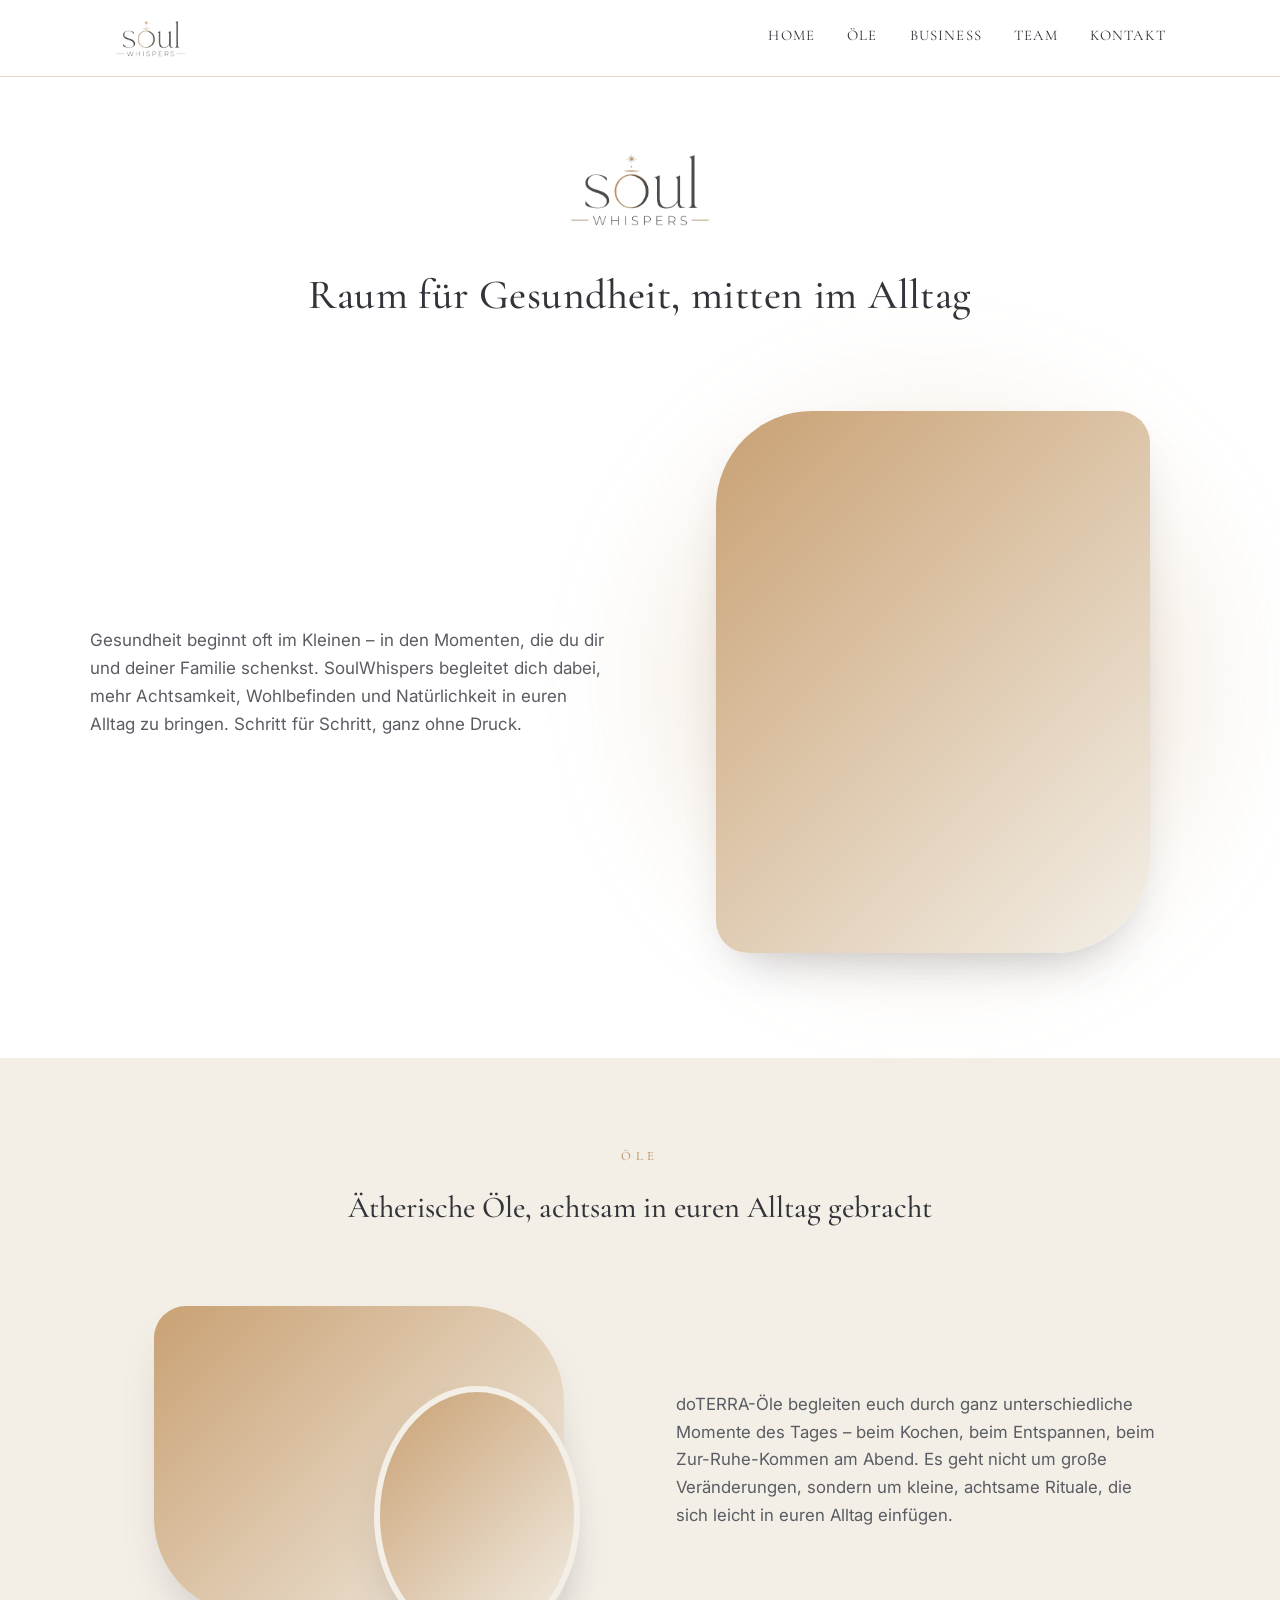
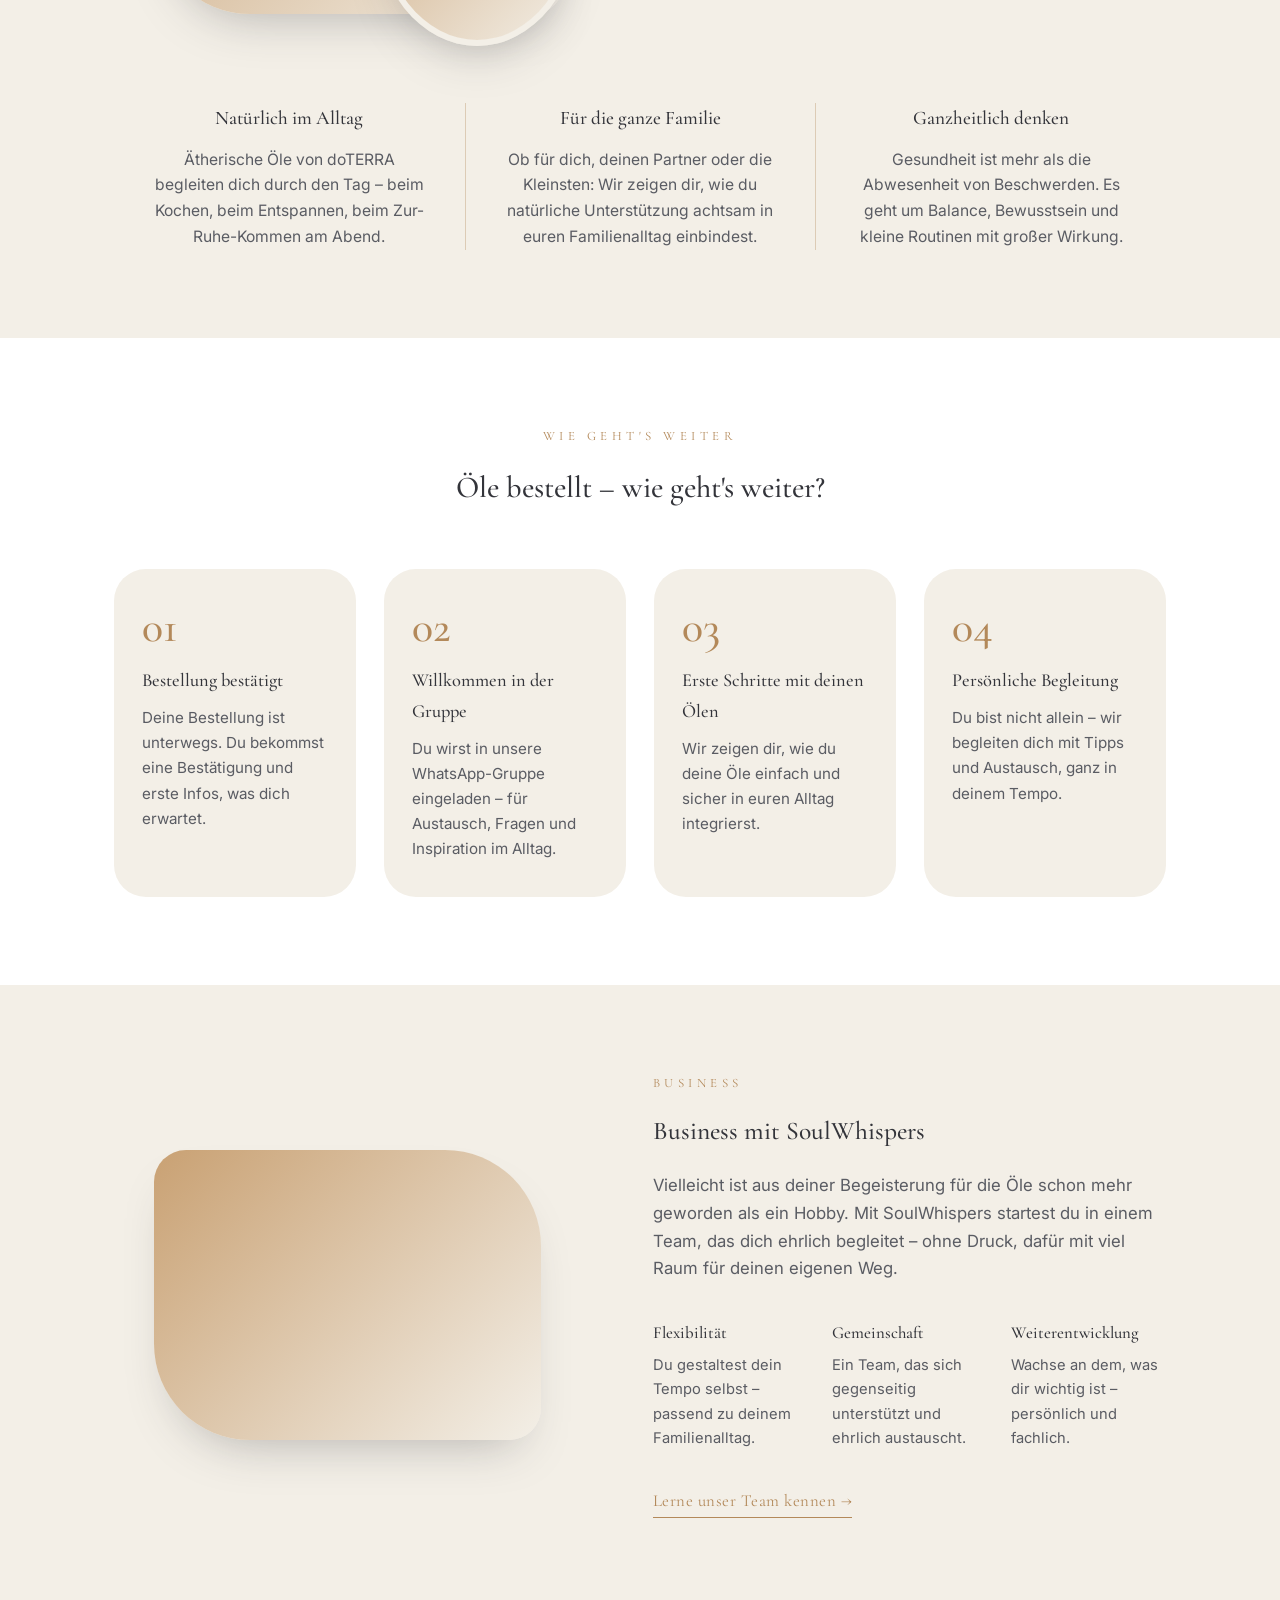
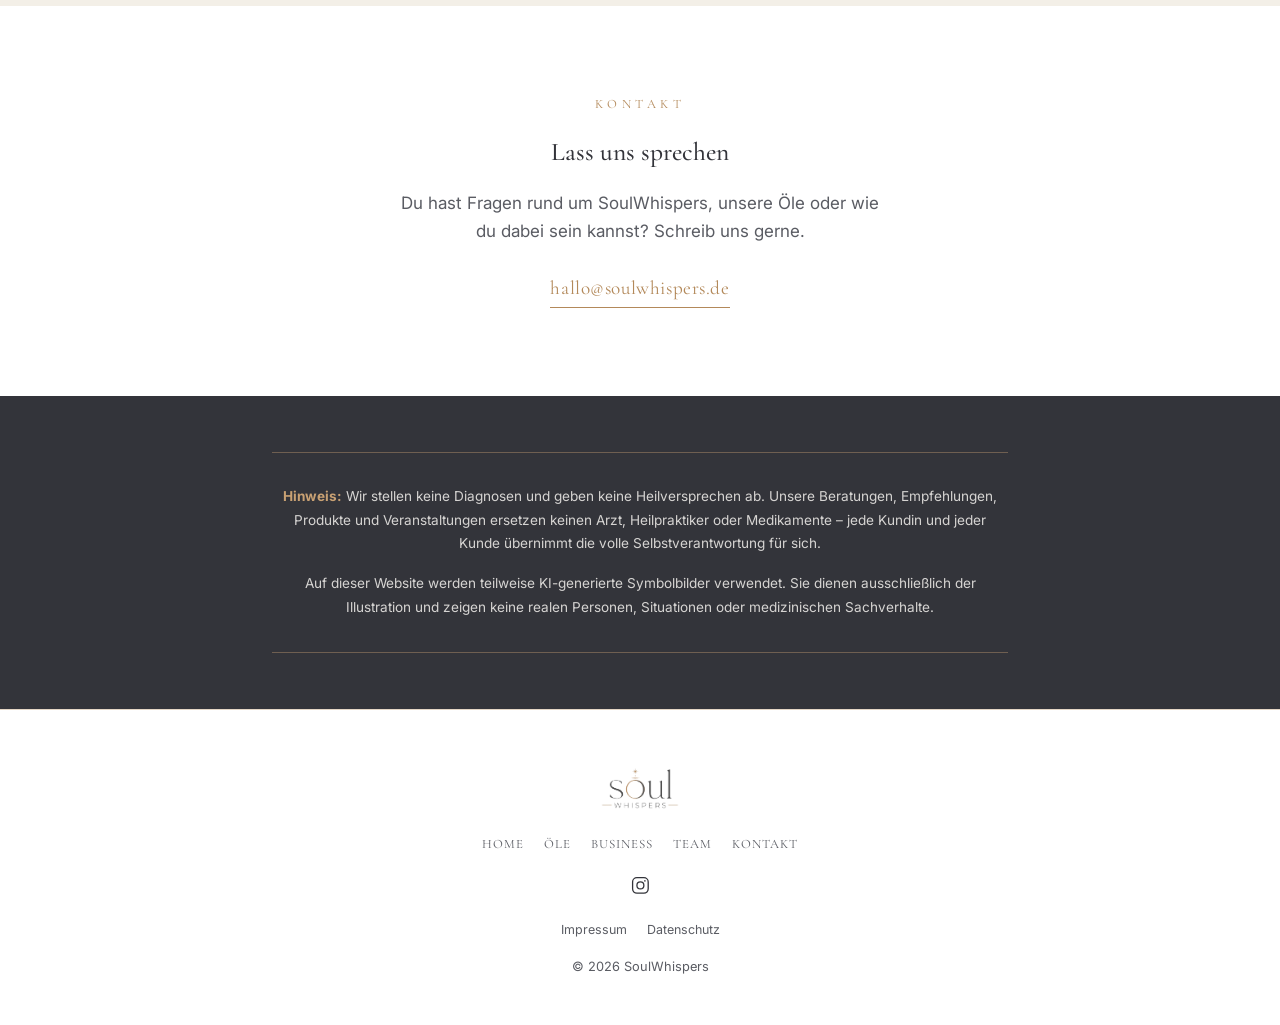
==== commit 1763303b: "Whiten background, fix hero headline wrap, add legal/social footer items - Change --color-bg to pure" ====
--- a/index.html
+++ b/index.html
@@ -32,11 +32,15 @@
 
   <!-- ============ HERO ============ -->
   <section class="hero" id="home">
+
+    <div class="hero-header">
+      <img class="hero-logo" src="assets/logo.png" alt="SoulWhispers" />
+      <h1 class="hero-claim">Raum für Gesundheit, mitten im Alltag</h1>
+    </div>
+
     <div class="hero-grid">
 
       <div class="hero-text">
-        <img class="hero-logo" src="assets/logo.png" alt="SoulWhispers" />
-        <h1 class="hero-claim">Raum für Gesundheit, mitten im Alltag</h1>
         <p class="hero-intro">
           Gesundheit beginnt oft im Kleinen – in den Momenten, die du dir und deiner
           Familie schenkst. SoulWhispers begleitet dich dabei, mehr Achtsamkeit,
@@ -235,6 +239,14 @@
     </div>
   </section>
 
+  <!-- ============ HINWEIS ============ -->
+  <section class="disclaimer">
+    <div class="disclaimer-box">
+      <p><strong>Hinweis:</strong> Wir stellen keine Diagnosen und geben keine Heilversprechen ab. Unsere Beratungen, Empfehlungen, Produkte und Veranstaltungen ersetzen keinen Arzt, Heilpraktiker oder Medikamente – jede Kundin und jeder Kunde übernimmt die volle Selbstverantwortung für sich.</p>
+      <p>Auf dieser Website werden teilweise KI-generierte Symbolbilder verwendet. Sie dienen ausschließlich der Illustration und zeigen keine realen Personen, Situationen oder medizinischen Sachverhalte.</p>
+    </div>
+  </section>
+
   <!-- ============ FOOTER ============ -->
   <footer class="site-footer">
     <img class="footer-logo" src="assets/logo.png" alt="SoulWhispers" />
@@ -245,6 +257,16 @@
       <a href="team/">Team</a>
       <a href="#kontakt">Kontakt</a>
     </nav>
+    <div class="footer-social">
+      <a href="https://www.instagram.com/soulwhispers_wellnessadvocate/" target="_blank" rel="noopener noreferrer" aria-label="Instagram">
+        <svg viewBox="0 0 24 24" fill="none" stroke="currentColor" stroke-width="1.5"><rect x="3" y="3" width="18" height="18" rx="5"/><circle cx="12" cy="12" r="4"/><circle cx="17.2" cy="6.8" r="0.9" fill="currentColor" stroke="none"/></svg>
+      </a>
+    </div>
+    <!-- Platzhalter – Impressum/Datenschutz-Seiten werden noch mit Inhalt gefüllt -->
+    <div class="footer-legal">
+      <a href="impressum/">Impressum</a>
+      <a href="datenschutz/">Datenschutz</a>
+    </div>
     <p class="footer-copy">&copy; 2026 SoulWhispers</p>
   </footer>
 
--- a/css/style.css
+++ b/css/style.css
@@ -4,7 +4,7 @@
   --color-anthracite-soft: #5a5c63;
   --color-gold: #b3895a;
   --color-gold-soft: #c9a173;
-  --color-bg: #faf8f4;
+  --color-bg: #ffffff;
   --color-bg-alt: #f3efe7;
   --color-line: rgba(179, 137, 90, 0.35);
 
@@ -127,7 +127,7 @@
   position: sticky;
   top: 0;
   z-index: 50;
-  background: rgba(250, 248, 244, 0.92);
+  background: rgba(255, 255, 255, 0.92);
   backdrop-filter: blur(8px);
   border-bottom: 1px solid var(--color-line);
 }
@@ -222,6 +222,32 @@
   background: var(--color-bg);
 }
 
+.hero-header {
+  max-width: 46rem;
+  margin: 0 auto 4rem;
+  text-align: center;
+}
+
+.hero-logo {
+  display: block;
+  height: 5rem;
+  width: auto;
+  margin: 0 auto 2rem;
+}
+
+.hero-claim {
+  font-size: clamp(1.7rem, 3.6vw, 2.6rem);
+  font-weight: 500;
+  letter-spacing: 0.01em;
+  white-space: nowrap;
+}
+
+@media (max-width: 560px) {
+  .hero-claim {
+    white-space: normal;
+  }
+}
+
 .hero-grid {
   max-width: var(--max-width);
   margin: 0 auto;
@@ -246,26 +272,6 @@
   .hero-text {
     text-align: left;
   }
-}
-
-.hero-logo {
-  display: block;
-  height: 5.5rem;
-  width: auto;
-  margin: 0 auto 2.25rem;
-}
-
-@media (min-width: 900px) {
-  .hero-logo {
-    margin: 0 0 2.25rem;
-  }
-}
-
-.hero-claim {
-  font-size: clamp(1.6rem, 3.4vw, 2.3rem);
-  font-weight: 500;
-  letter-spacing: 0.01em;
-  margin-bottom: 1.75rem;
 }
 
 .hero-intro {
@@ -568,6 +574,35 @@
   font-size: 1.2rem;
 }
 
+/* ===== Hinweis / Disclaimer ===== */
+.disclaimer {
+  background: var(--color-anthracite);
+  padding: 3.5rem 1.5rem;
+}
+
+.disclaimer-box {
+  max-width: 46rem;
+  margin: 0 auto;
+  text-align: center;
+  border-top: 1px solid rgba(201, 161, 115, 0.4);
+  border-bottom: 1px solid rgba(201, 161, 115, 0.4);
+  padding: 2rem 0;
+}
+
+.disclaimer-box p {
+  color: rgba(250, 248, 244, 0.82);
+  font-size: 0.85rem;
+  line-height: 1.75;
+}
+
+.disclaimer-box p + p {
+  margin-top: 1rem;
+}
+
+.disclaimer-box strong {
+  color: var(--color-gold-soft);
+}
+
 /* ===== Footer ===== */
 .site-footer {
   padding: 3.5rem 1.5rem 3rem;
@@ -601,6 +636,44 @@
 }
 
 .footer-nav a:hover {
+  color: var(--color-gold);
+}
+
+.footer-social {
+  display: flex;
+  justify-content: center;
+  margin-bottom: 1.5rem;
+}
+
+.footer-social a {
+  color: var(--color-anthracite);
+  transition: color 0.2s;
+}
+
+.footer-social a:hover {
+  color: var(--color-gold);
+}
+
+.footer-social svg {
+  width: 1.3rem;
+  height: 1.3rem;
+  display: block;
+}
+
+.footer-legal {
+  display: flex;
+  justify-content: center;
+  gap: 1.25rem;
+  margin-bottom: 1rem;
+}
+
+.footer-legal a {
+  font-size: 0.78rem;
+  color: var(--color-anthracite-soft);
+  text-decoration: none;
+}
+
+.footer-legal a:hover {
   color: var(--color-gold);
 }
 
@@ -711,3 +784,23 @@
   height: 1.2rem;
   display: block;
 }
+
+/* ===== Legal placeholder pages ===== */
+.legal {
+  min-height: 50vh;
+}
+
+.legal-content {
+  max-width: 40rem;
+  text-align: left;
+}
+
+.legal-content h1 {
+  font-size: clamp(1.8rem, 3vw, 2.3rem);
+  font-weight: 500;
+  margin: 0.75rem 0 1.5rem;
+}
+
+.legal-content p {
+  color: var(--color-anthracite-soft);
+}
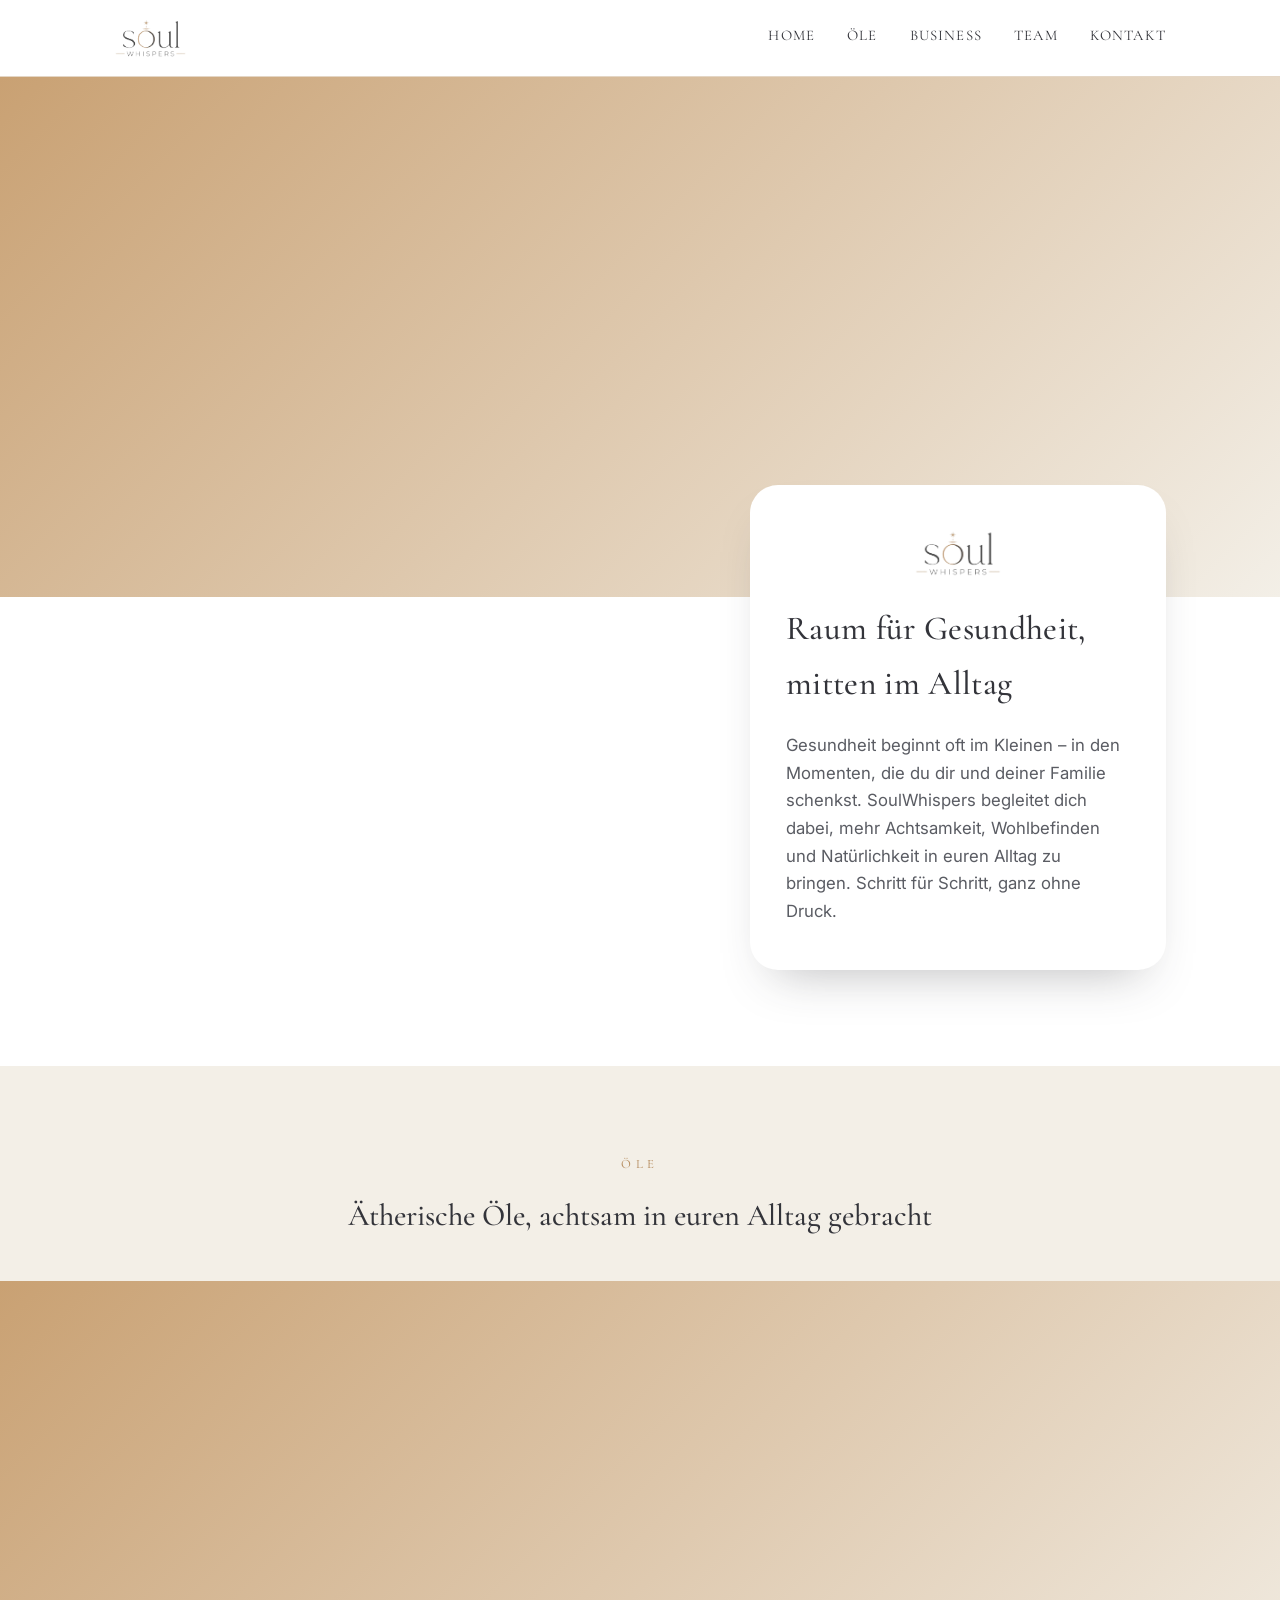
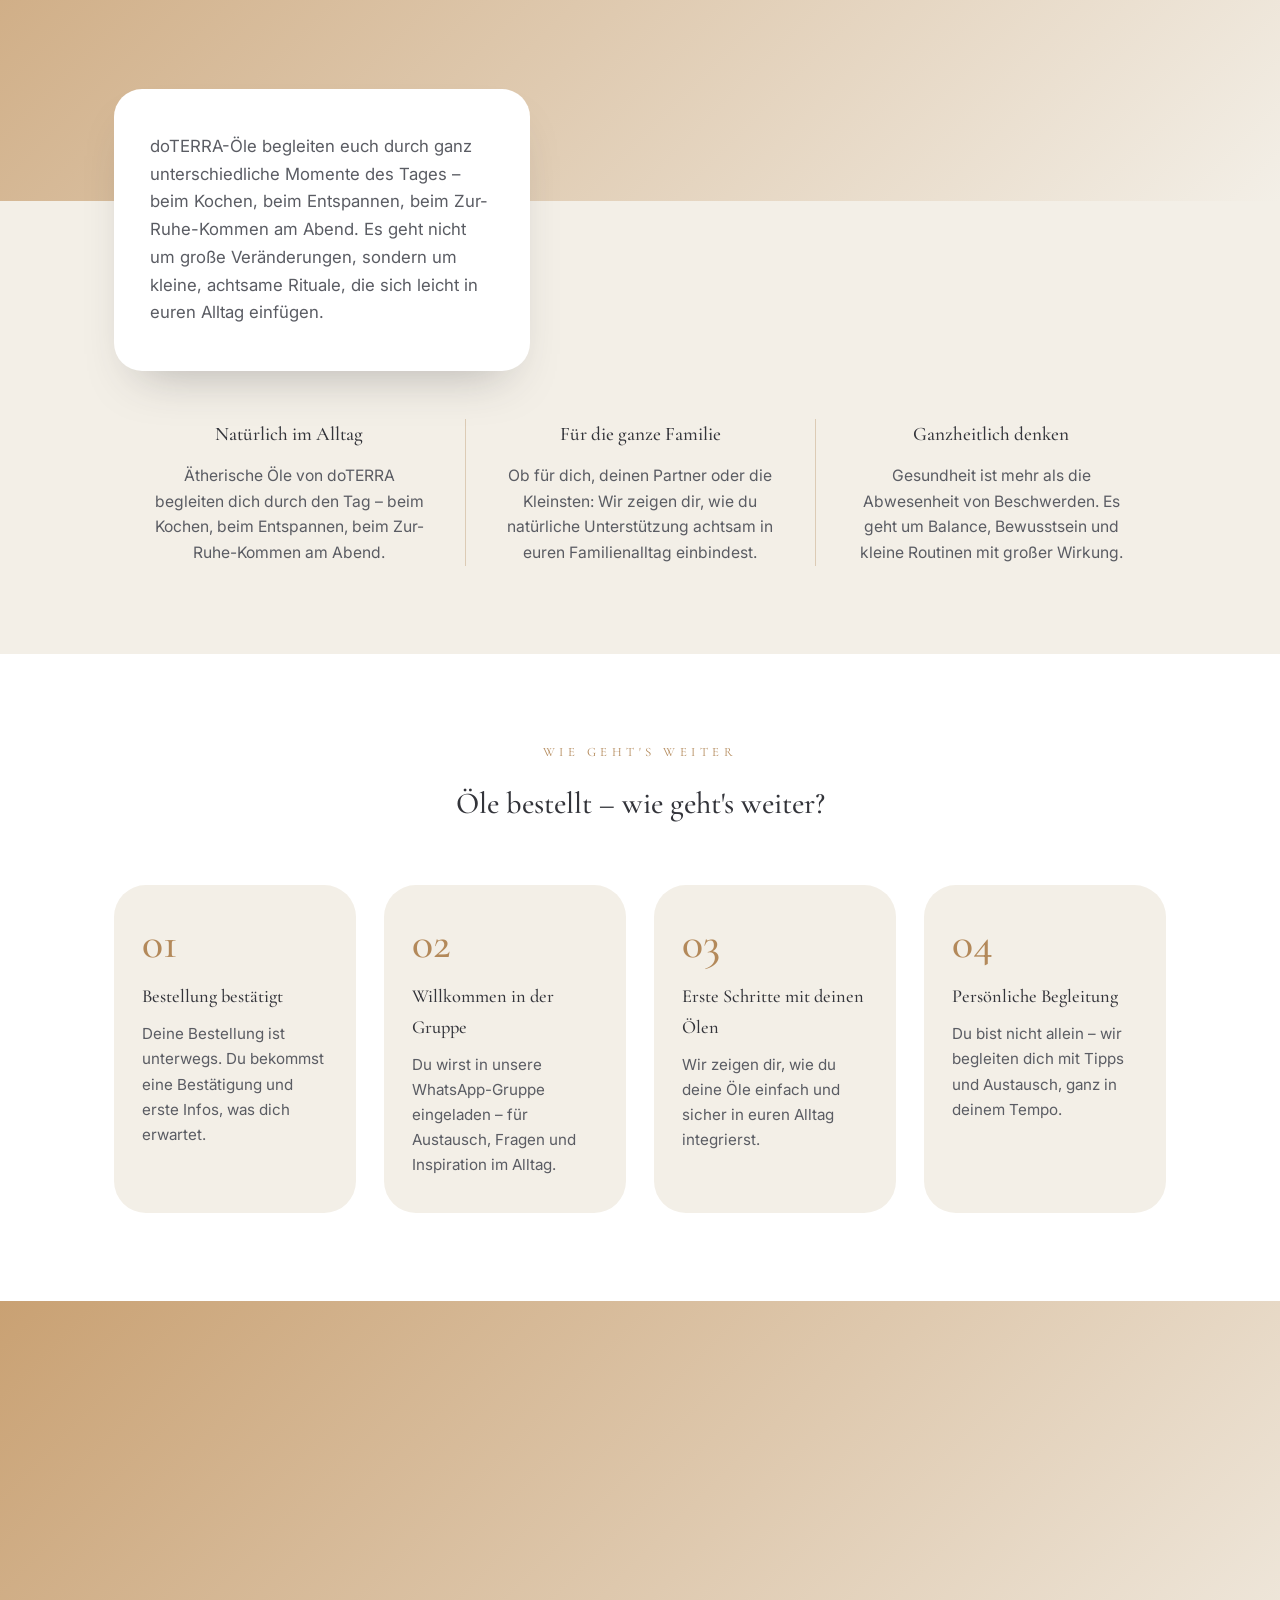
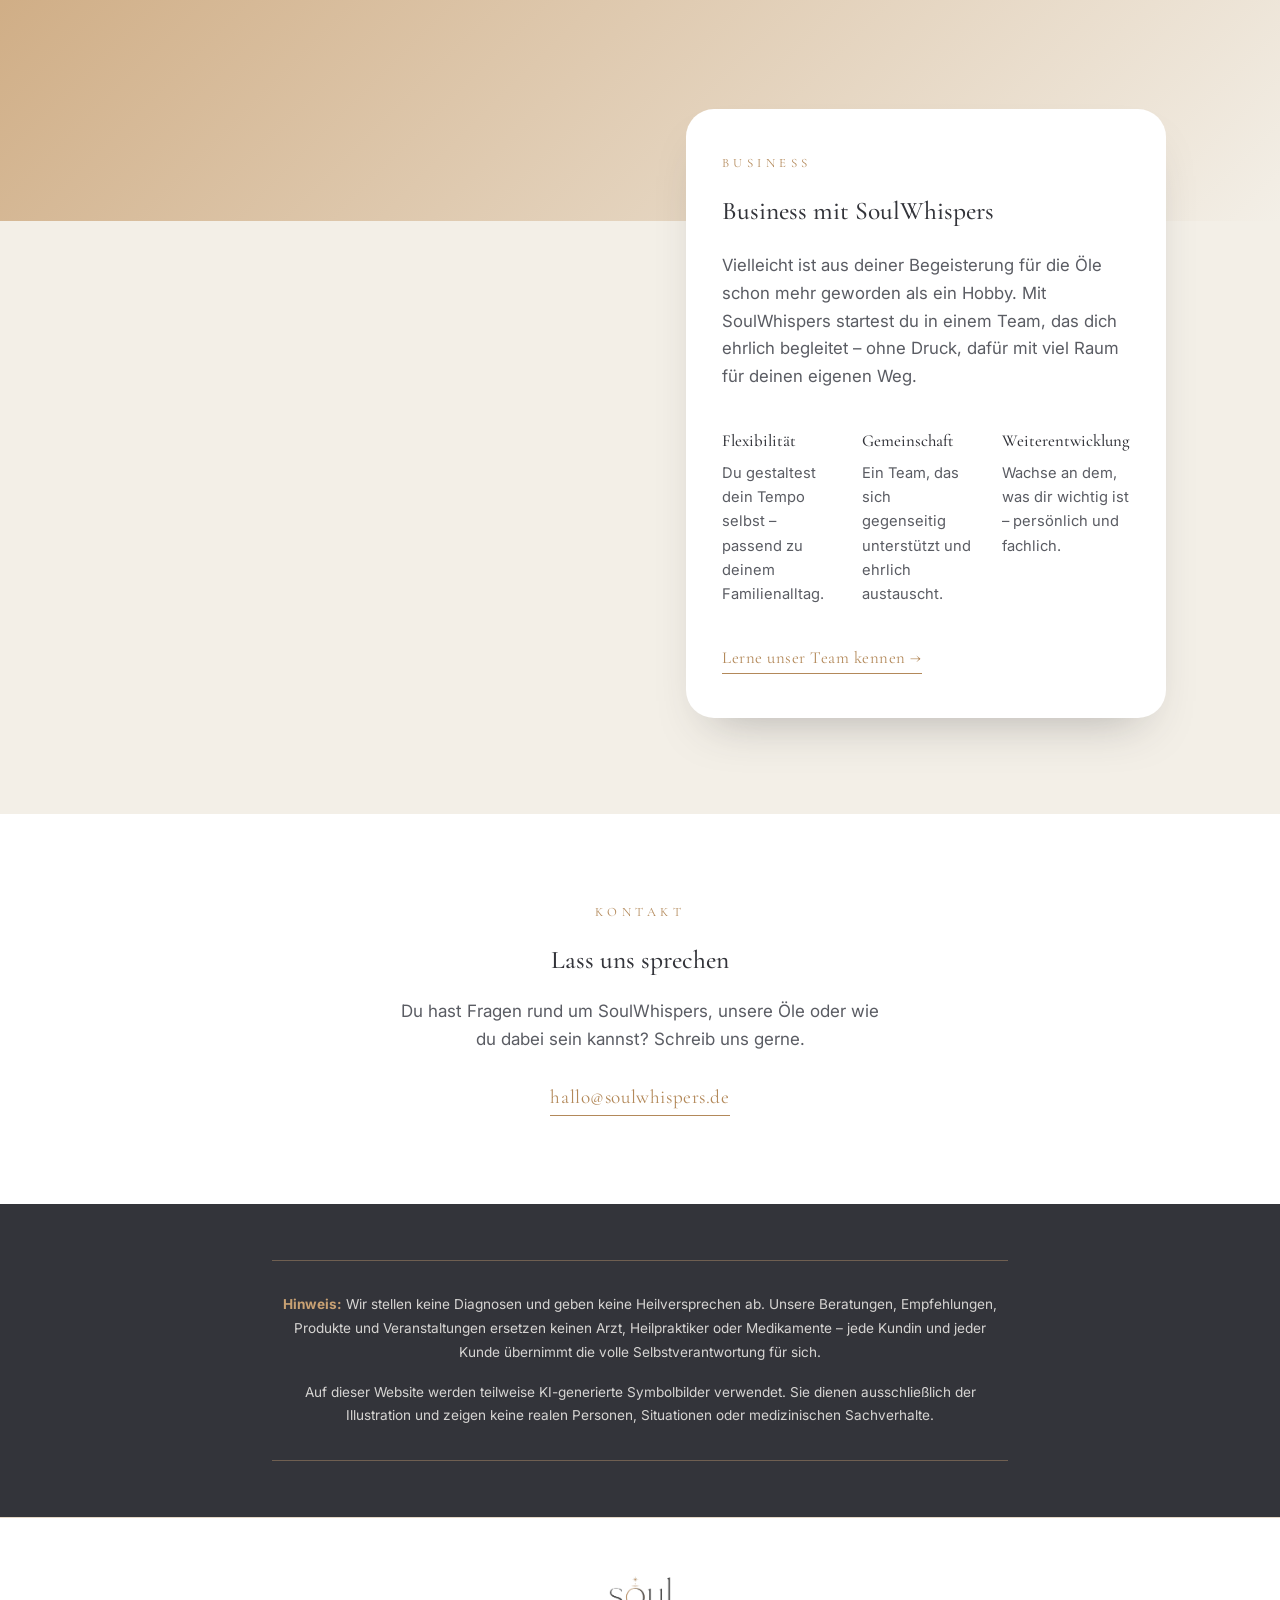
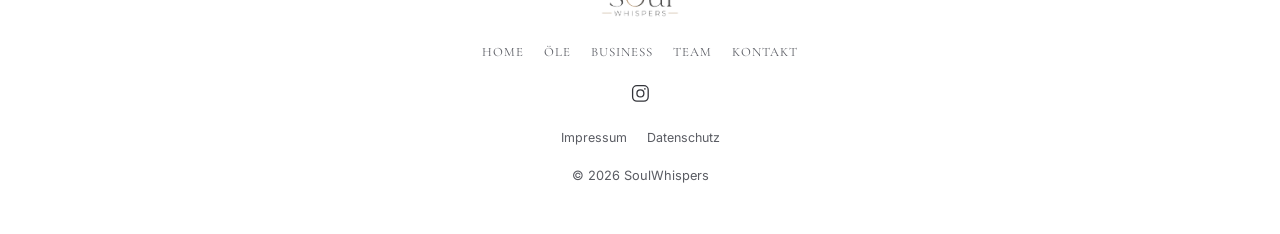
==== commit 9a533243: "Rework Hero/Öle/Business as full-bleed photo + floating card Inspired by reference site shared by cl" ====
--- a/index.html
+++ b/index.html
@@ -31,76 +31,60 @@
   </header>
 
   <!-- ============ HERO ============ -->
-  <section class="hero" id="home">
-
-    <div class="hero-header">
-      <img class="hero-logo" src="assets/logo.png" alt="SoulWhispers" />
-      <h1 class="hero-claim">Raum für Gesundheit, mitten im Alltag</h1>
-    </div>
-
-    <div class="hero-grid">
-
-      <div class="hero-text">
-        <p class="hero-intro">
-          Gesundheit beginnt oft im Kleinen – in den Momenten, die du dir und deiner
-          Familie schenkst. SoulWhispers begleitet dich dabei, mehr Achtsamkeit,
-          Wohlbefinden und Natürlichkeit in euren Alltag zu bringen. Schritt für
-          Schritt, ganz ohne Druck.
-        </p>
-      </div>
-
-      <div class="hero-media">
-        <figure class="photo">
-          <img
-            src="https://images.unsplash.com/photo-1506126613408-eca07ce68773?q=80&w=1200&auto=format&fit=crop"
-            alt="Familie beim gemeinsamen Spaziergang im Freien"
-            loading="lazy"
-            onerror="this.parentElement.classList.add('photo--fallback'); this.remove();"
-          />
-        </figure>
-      </div>
-
+  <section class="hero feature feature--right" id="home">
+
+    <div class="feature-photo">
+      <img
+        src="https://images.unsplash.com/photo-1506126613408-eca07ce68773?q=80&w=1600&auto=format&fit=crop"
+        alt="Familie beim gemeinsamen Spaziergang im Freien"
+        loading="lazy"
+        onerror="this.parentElement.classList.add('photo--fallback'); this.remove();"
+      />
+    </div>
+
+    <div class="feature-card">
+      <img class="feature-logo" src="assets/logo.png" alt="SoulWhispers" />
+      <h1 class="hero-claim">Raum für Gesundheit,<br>mitten im Alltag</h1>
+      <p class="hero-intro">
+        Gesundheit beginnt oft im Kleinen – in den Momenten, die du dir und deiner
+        Familie schenkst. SoulWhispers begleitet dich dabei, mehr Achtsamkeit,
+        Wohlbefinden und Natürlichkeit in euren Alltag zu bringen. Schritt für
+        Schritt, ganz ohne Druck.
+      </p>
     </div>
   </section>
 
   <!-- ============ ÖLE ============ -->
   <section class="oele" id="oele">
-    <div class="section-inner">
+    <div class="section-inner section-inner--tight">
 
       <div class="section-heading">
         <span class="eyebrow">Öle</span>
         <h2>Ätherische Öle, achtsam in euren Alltag gebracht</h2>
       </div>
 
-      <div class="oele-intro">
-        <div class="oele-media">
-          <figure class="photo primary">
-            <img
-              src="https://images.unsplash.com/photo-1500673922987-e212871fec22?q=80&w=1200&auto=format&fit=crop"
-              alt="Lavendelfeld in warmem Licht"
-              loading="lazy"
-              onerror="this.parentElement.classList.add('photo--fallback'); this.remove();"
-            />
-          </figure>
-          <figure class="photo secondary">
-            <img
-              src="https://images.unsplash.com/photo-1608571423902-eed4a5ad8108?q=80&w=800&auto=format&fit=crop"
-              alt="Ätherische Öle in kleinen Flaschen"
-              loading="lazy"
-              onerror="this.parentElement.classList.add('photo--fallback'); this.remove();"
-            />
-          </figure>
-        </div>
-        <div class="oele-text">
-          <p>
-            doTERRA-Öle begleiten euch durch ganz unterschiedliche Momente des Tages –
-            beim Kochen, beim Entspannen, beim Zur-Ruhe-Kommen am Abend. Es geht nicht
-            um große Veränderungen, sondern um kleine, achtsame Rituale, die sich
-            leicht in euren Alltag einfügen.
-          </p>
-        </div>
-      </div>
-
+    </div>
+
+    <div class="feature feature--left">
+      <div class="feature-photo">
+        <img
+          src="https://images.unsplash.com/photo-1500673922987-e212871fec22?q=80&w=1600&auto=format&fit=crop"
+          alt="Lavendelfeld in warmem Licht"
+          loading="lazy"
+          onerror="this.parentElement.classList.add('photo--fallback'); this.remove();"
+        />
+      </div>
+      <div class="feature-card">
+        <p>
+          doTERRA-Öle begleiten euch durch ganz unterschiedliche Momente des Tages –
+          beim Kochen, beim Entspannen, beim Zur-Ruhe-Kommen am Abend. Es geht nicht
+          um große Veränderungen, sondern um kleine, achtsame Rituale, die sich
+          leicht in euren Alltag einfügen.
+        </p>
+      </div>
+    </div>
+
+    <div class="section-inner section-inner--tight-top">
       <div class="about-grid">
 
         <div class="about-item">
@@ -173,47 +157,42 @@
 
   <!-- ============ BUSINESS ============ -->
   <!-- Platzhaltertext – wird durch finale Inhalte ersetzt -->
-  <section class="business" id="business">
-    <div class="section-inner business-grid">
-
-      <div class="business-media">
-        <figure class="photo">
-          <img
-            src="https://images.unsplash.com/photo-1544367567-0f2fcb009e0b?q=80&w=1200&auto=format&fit=crop"
-            alt="Gemeinschaft im Austausch, warmherzig und offen"
-            loading="lazy"
-            onerror="this.parentElement.classList.add('photo--fallback'); this.remove();"
-          />
-        </figure>
-      </div>
-
-      <div class="business-text">
-        <span class="eyebrow">Business</span>
-        <h2>Business mit SoulWhispers</h2>
-        <p>
-          Vielleicht ist aus deiner Begeisterung für die Öle schon mehr geworden als
-          ein Hobby. Mit SoulWhispers startest du in einem Team, das dich ehrlich
-          begleitet – ohne Druck, dafür mit viel Raum für deinen eigenen Weg.
-        </p>
-
-        <div class="business-points">
-          <div>
-            <h3>Flexibilität</h3>
-            <p>Du gestaltest dein Tempo selbst – passend zu deinem Familienalltag.</p>
-          </div>
-          <div>
-            <h3>Gemeinschaft</h3>
-            <p>Ein Team, das sich gegenseitig unterstützt und ehrlich austauscht.</p>
-          </div>
-          <div>
-            <h3>Weiterentwicklung</h3>
-            <p>Wachse an dem, was dir wichtig ist – persönlich und fachlich.</p>
-          </div>
-        </div>
-
-        <a class="text-link" href="team/">Lerne unser Team kennen →</a>
-      </div>
-
+  <section class="business feature feature--right" id="business">
+
+    <div class="feature-photo">
+      <img
+        src="https://images.unsplash.com/photo-1544367567-0f2fcb009e0b?q=80&w=1600&auto=format&fit=crop"
+        alt="Gemeinschaft im Austausch, warmherzig und offen"
+        loading="lazy"
+        onerror="this.parentElement.classList.add('photo--fallback'); this.remove();"
+      />
+    </div>
+
+    <div class="feature-card feature-card--wide">
+      <span class="eyebrow">Business</span>
+      <h2>Business mit SoulWhispers</h2>
+      <p>
+        Vielleicht ist aus deiner Begeisterung für die Öle schon mehr geworden als
+        ein Hobby. Mit SoulWhispers startest du in einem Team, das dich ehrlich
+        begleitet – ohne Druck, dafür mit viel Raum für deinen eigenen Weg.
+      </p>
+
+      <div class="business-points">
+        <div>
+          <h3>Flexibilität</h3>
+          <p>Du gestaltest dein Tempo selbst – passend zu deinem Familienalltag.</p>
+        </div>
+        <div>
+          <h3>Gemeinschaft</h3>
+          <p>Ein Team, das sich gegenseitig unterstützt und ehrlich austauscht.</p>
+        </div>
+        <div>
+          <h3>Weiterentwicklung</h3>
+          <p>Wachse an dem, was dir wichtig ist – persönlich und fachlich.</p>
+        </div>
+      </div>
+
+      <a class="text-link" href="team/">Lerne unser Team kennen →</a>
     </div>
   </section>
 
--- a/css/style.css
+++ b/css/style.css
@@ -102,22 +102,6 @@
   border-color: var(--color-anthracite);
 }
 
-/* ===== Photo component ===== */
-.photo {
-  position: relative;
-  overflow: hidden;
-  background: linear-gradient(135deg, var(--color-gold-soft), var(--color-bg-alt));
-  box-shadow: var(--shadow-soft);
-  border-radius: 3rem 1rem 3rem 1rem;
-}
-
-.photo img {
-  width: 100%;
-  height: 100%;
-  object-fit: cover;
-  display: block;
-}
-
 .photo--fallback {
   min-height: 260px;
 }
@@ -216,103 +200,93 @@
   }
 }
 
-/* ===== Hero ===== */
-.hero {
-  padding: 4.5rem 1.5rem 5.5rem;
+/* ===== Feature (full-bleed photo + floating card) ===== */
+.feature {
+  position: relative;
+  padding-bottom: 4rem;
+}
+
+@media (min-width: 900px) {
+  .feature {
+    padding-bottom: 6rem;
+  }
+}
+
+.oele .feature {
+  margin-top: 2.5rem;
+  padding-bottom: 3rem;
+}
+
+.feature-photo {
+  position: relative;
+  width: 100vw;
+  margin-left: calc(50% - 50vw);
+  height: clamp(320px, 42vw, 520px);
+  overflow: hidden;
+  background: linear-gradient(135deg, var(--color-gold-soft), var(--color-bg-alt));
+}
+
+.feature-photo img {
+  width: 100%;
+  height: 100%;
+  object-fit: cover;
+  display: block;
+}
+
+.feature-card {
+  position: relative;
+  z-index: 2;
   background: var(--color-bg);
-}
-
-.hero-header {
-  max-width: 46rem;
-  margin: 0 auto 4rem;
-  text-align: center;
-}
-
-.hero-logo {
-  display: block;
-  height: 5rem;
+  box-shadow: var(--shadow-soft);
+  border-radius: 1.75rem;
+  padding: 2.75rem 2.25rem;
+  max-width: 26rem;
+  margin: -4rem 1.5rem 0;
+  text-align: center;
+}
+
+.feature-card--wide {
+  max-width: 30rem;
+}
+
+@media (min-width: 640px) {
+  .feature-card {
+    margin-left: auto;
+    margin-right: auto;
+  }
+}
+
+@media (min-width: 900px) {
+  .feature-card {
+    margin-top: -7rem;
+    margin-right: max(8%, calc((100vw - var(--max-width)) / 2 + 1.5rem));
+    margin-left: auto;
+    text-align: left;
+  }
+
+  .feature--left .feature-card {
+    margin-left: max(8%, calc((100vw - var(--max-width)) / 2 + 1.5rem));
+    margin-right: auto;
+  }
+}
+
+.feature-logo {
+  display: block;
+  height: 3rem;
   width: auto;
-  margin: 0 auto 2rem;
+  margin: 0 auto 1.5rem;
 }
 
 .hero-claim {
-  font-size: clamp(1.7rem, 3.6vw, 2.6rem);
+  font-size: clamp(1.6rem, 3vw, 2.1rem);
   font-weight: 500;
   letter-spacing: 0.01em;
-  white-space: nowrap;
-}
-
-@media (max-width: 560px) {
-  .hero-claim {
-    white-space: normal;
-  }
-}
-
-.hero-grid {
-  max-width: var(--max-width);
-  margin: 0 auto;
-  display: grid;
-  grid-template-columns: 1fr;
-  gap: 3rem;
-  align-items: center;
-}
-
-@media (min-width: 900px) {
-  .hero-grid {
-    grid-template-columns: 1fr 1fr;
-    gap: 4.5rem;
-  }
-}
-
-.hero-text {
-  text-align: center;
-}
-
-@media (min-width: 900px) {
-  .hero-text {
-    text-align: left;
-  }
+  margin-bottom: 1.25rem;
 }
 
 .hero-intro {
-  font-size: 1.0625rem;
-  color: var(--color-anthracite-soft);
-  max-width: 34rem;
-  margin: 0 auto;
-}
-
-@media (min-width: 900px) {
-  .hero-intro {
-    margin: 0;
-  }
-}
-
-.hero-media {
-  position: relative;
-}
-
-.hero-media::before {
-  content: "";
-  position: absolute;
-  inset: -12%;
-  background: radial-gradient(circle, var(--color-gold-soft) 0%, transparent 68%);
-  filter: blur(50px);
-  opacity: 0.55;
-  z-index: 0;
-}
-
-.hero-media .photo {
-  position: relative;
-  z-index: 1;
-  aspect-ratio: 4 / 5;
-  border-radius: 6rem 2rem 6rem 2rem;
-}
-
-@media (max-width: 899px) {
-  .hero-media .photo {
-    aspect-ratio: 4 / 3;
-    border-radius: 3rem 1.5rem 3rem 1.5rem;
-  }
+  font-size: 1rem;
+  color: var(--color-anthracite-soft);
 }
 
 /* ===== Öle ===== */
@@ -320,76 +294,17 @@
   background: var(--color-bg-alt);
 }
 
-.oele-intro {
-  display: grid;
-  grid-template-columns: 1fr;
-  gap: 3.5rem;
-  align-items: center;
-  margin: 3.5rem 0 4.5rem;
-}
-
-@media (min-width: 900px) {
-  .oele-intro {
-    grid-template-columns: 1fr 1fr;
-    gap: 4.5rem;
-  }
-}
-
-.oele-media {
-  position: relative;
-  margin-bottom: 3rem;
-}
-
-@media (min-width: 900px) {
-  .oele-media {
-    margin-bottom: 0;
-  }
-}
-
-.oele-media .primary {
-  aspect-ratio: 4 / 3;
-  border-radius: 2rem 6rem 2rem 6rem;
-}
-
-.oele-media .secondary {
-  position: absolute;
-  width: 42%;
-  aspect-ratio: 1 / 1;
-  right: -1rem;
-  bottom: -2rem;
-  border-radius: 50%;
-  border: 6px solid var(--color-bg-alt);
-}
-
-@media (max-width: 600px) {
-  .oele-media .secondary {
-    width: 38%;
-    right: -0.5rem;
-    bottom: -1.5rem;
-  }
-}
-
-.oele-text {
-  text-align: center;
-}
-
-@media (min-width: 900px) {
-  .oele-text {
-    text-align: left;
-  }
-}
-
-.oele-text p {
+.section-inner--tight {
+  padding-bottom: 0;
+}
+
+.section-inner--tight-top {
+  padding-top: 0;
+}
+
+.feature-card p {
   color: var(--color-anthracite-soft);
   font-size: 1.05rem;
-  max-width: 30rem;
-  margin: 0 auto;
-}
-
-@media (min-width: 900px) {
-  .oele-text p {
-    margin: 0;
-  }
 }
 
 .about-grid {
@@ -487,46 +402,8 @@
   background: var(--color-bg-alt);
 }
 
-.business-grid {
-  display: grid;
-  grid-template-columns: 1fr;
-  gap: 3rem;
-  align-items: center;
-}
-
-@media (min-width: 900px) {
-  .business-grid {
-    grid-template-columns: 1fr 1.1fr;
-    gap: 4.5rem;
-  }
-}
-
-.business-media .photo {
-  aspect-ratio: 4 / 3;
-  border-radius: 2rem 6rem 2rem 6rem;
-}
-
-.business-text {
-  text-align: center;
-}
-
-@media (min-width: 900px) {
-  .business-text {
-    text-align: left;
-  }
-}
-
-.business-text > p {
-  color: var(--color-anthracite-soft);
-  font-size: 1.05rem;
-  max-width: 32rem;
-  margin: 1.25rem auto 0;
-}
-
-@media (min-width: 900px) {
-  .business-text > p {
-    margin: 1.25rem 0 0;
-  }
+.business .feature-card > p {
+  margin-top: 1.25rem;
 }
 
 .business-points {
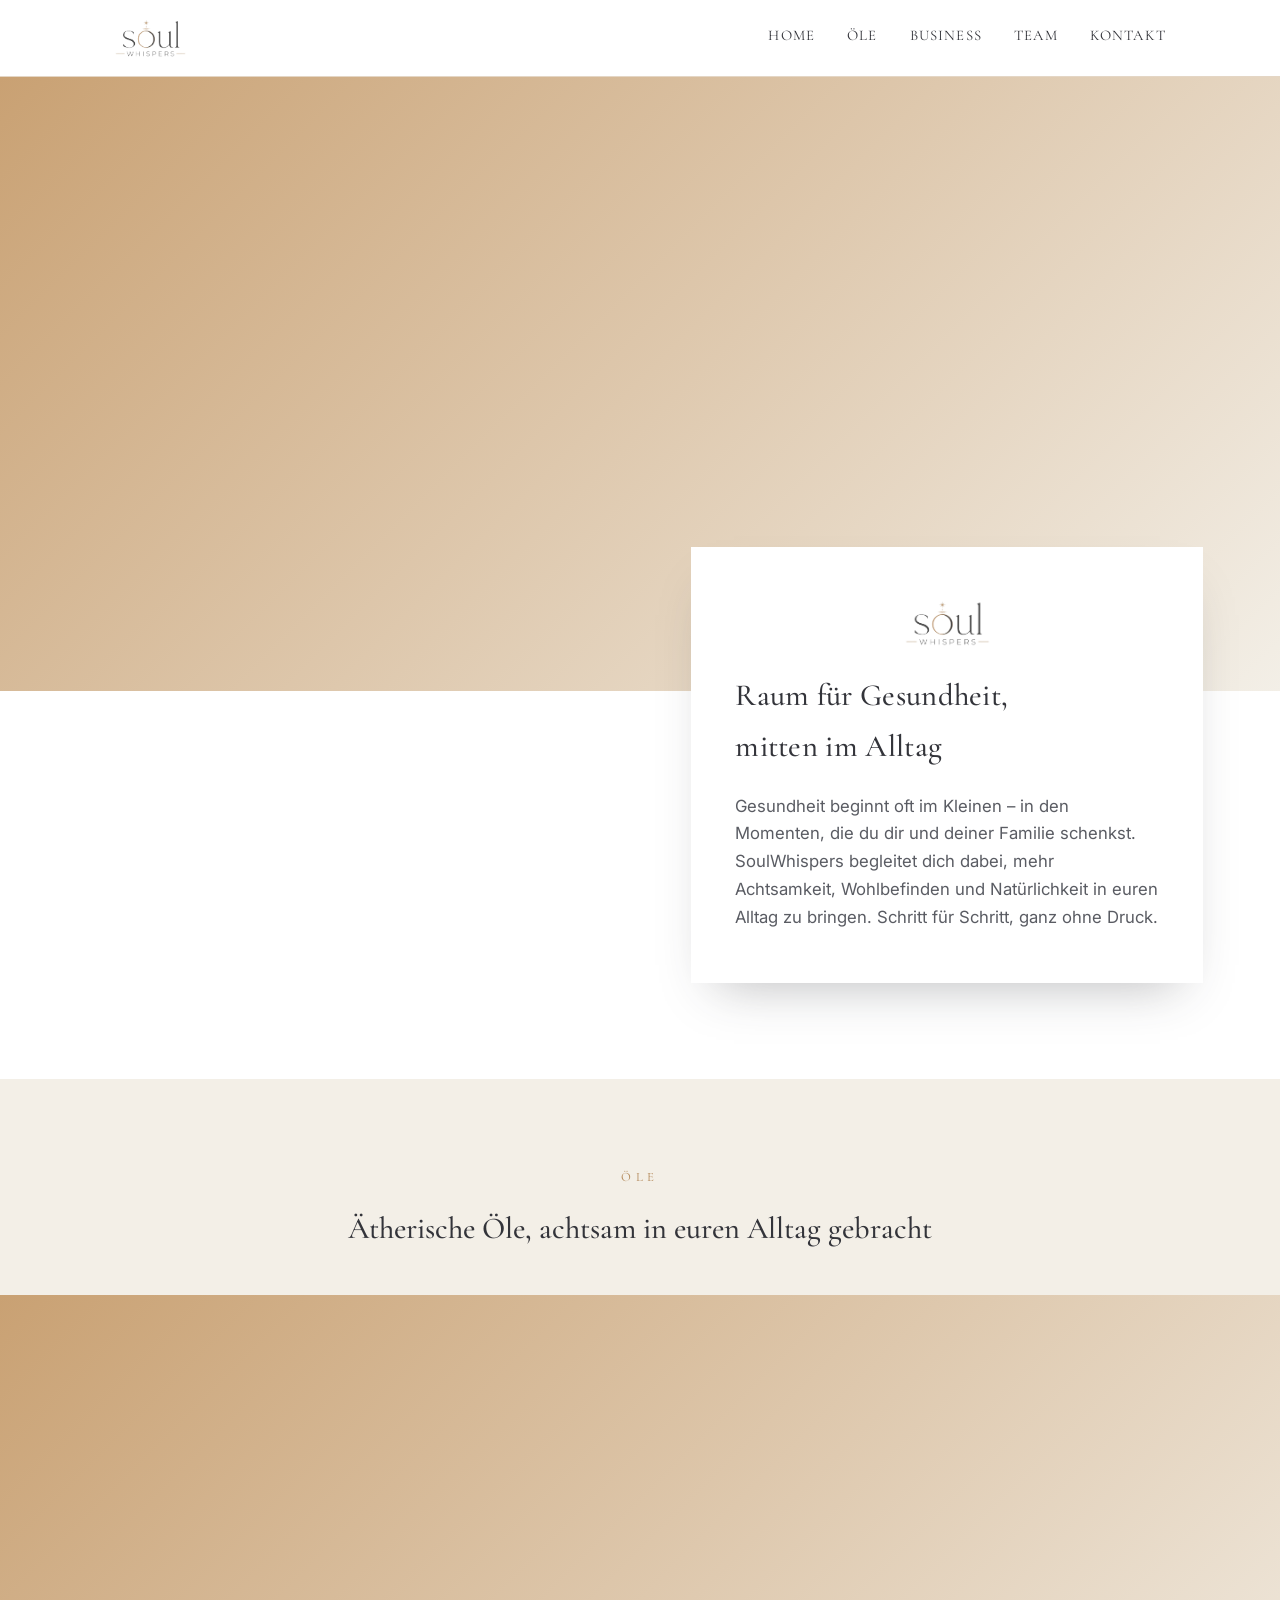
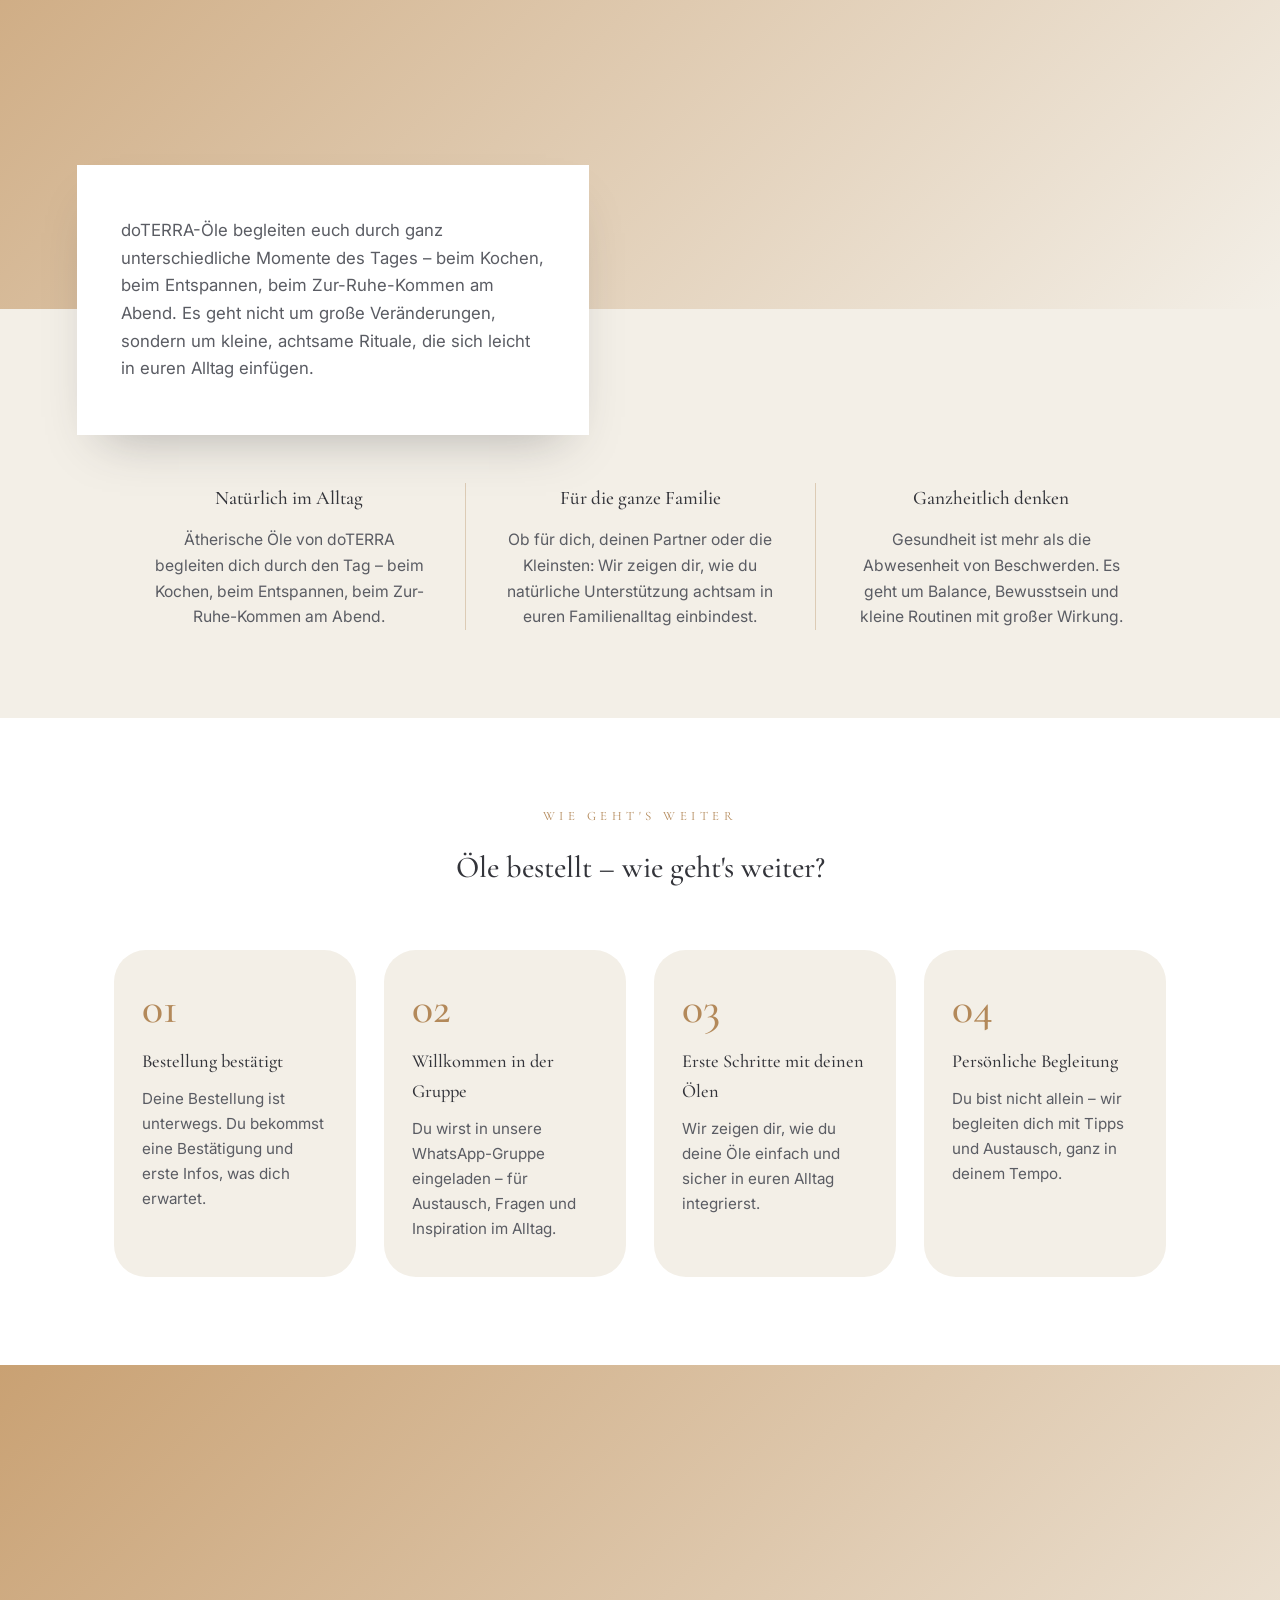
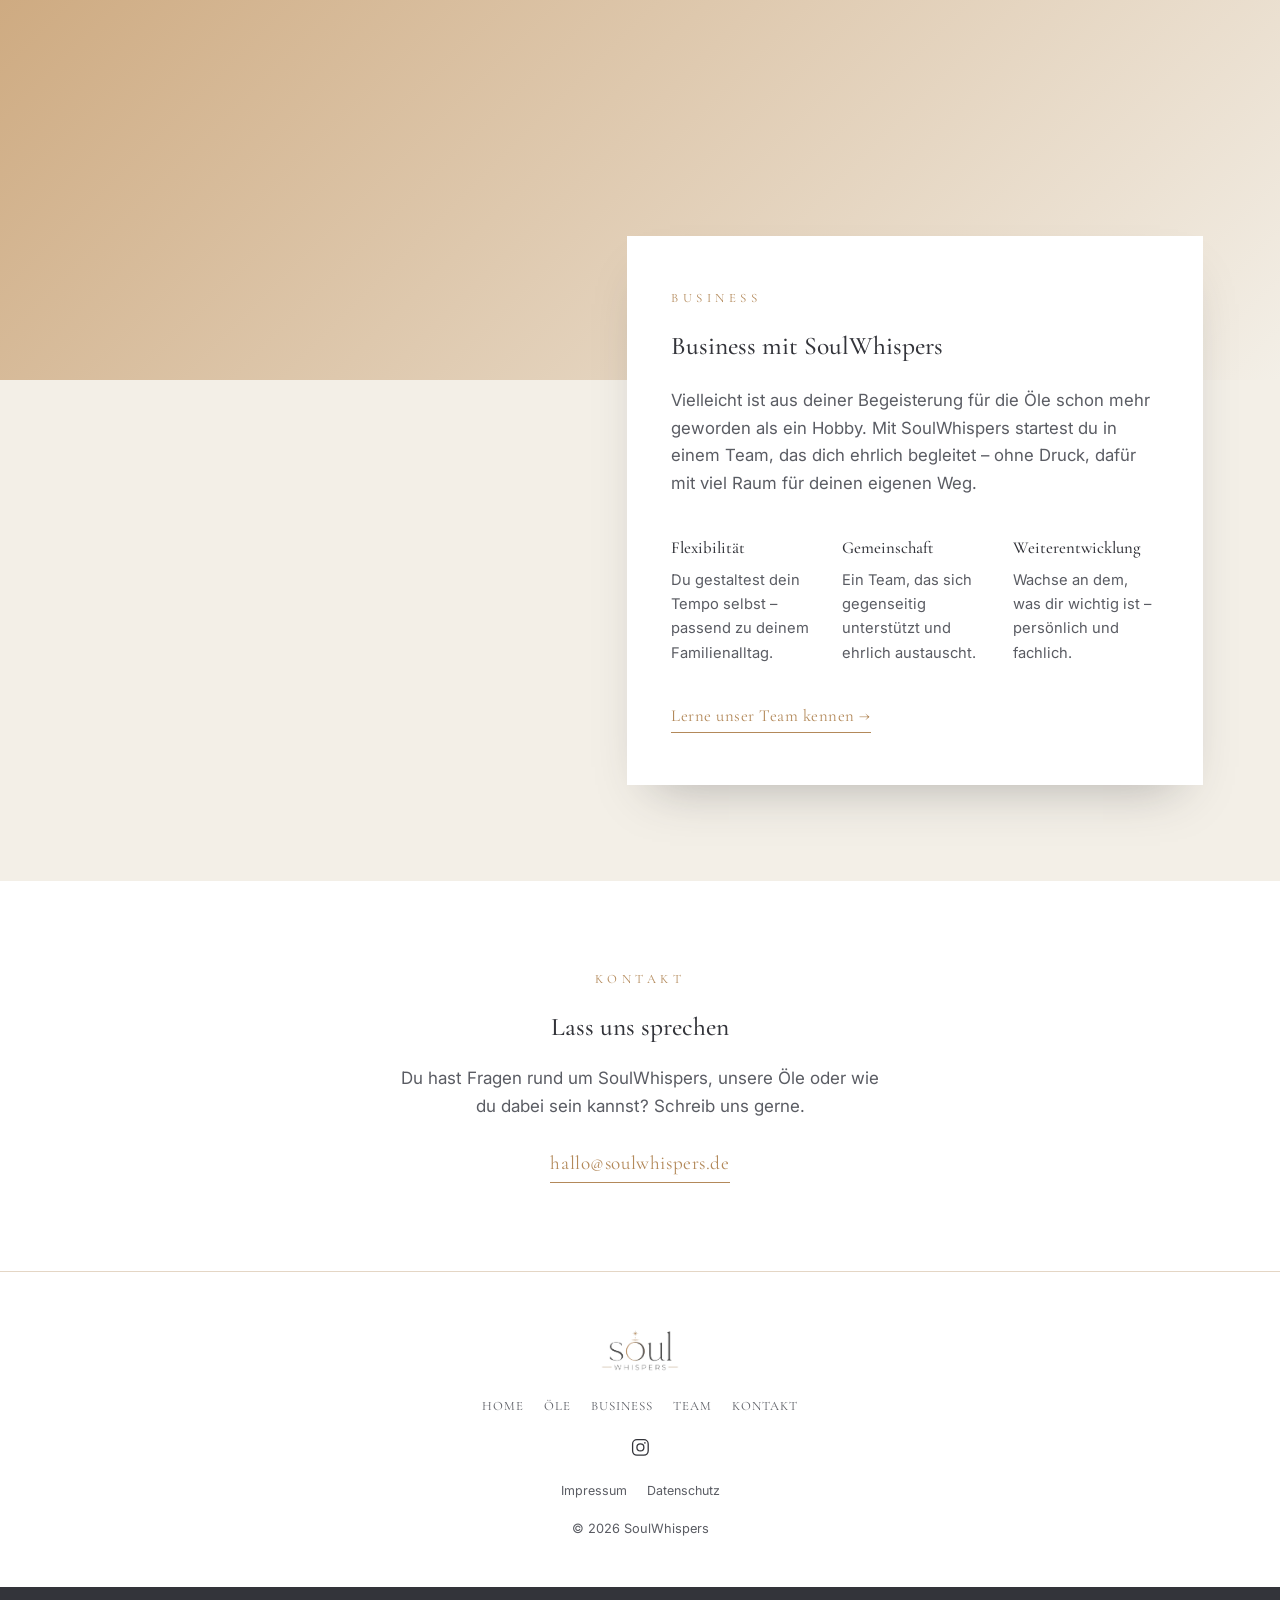
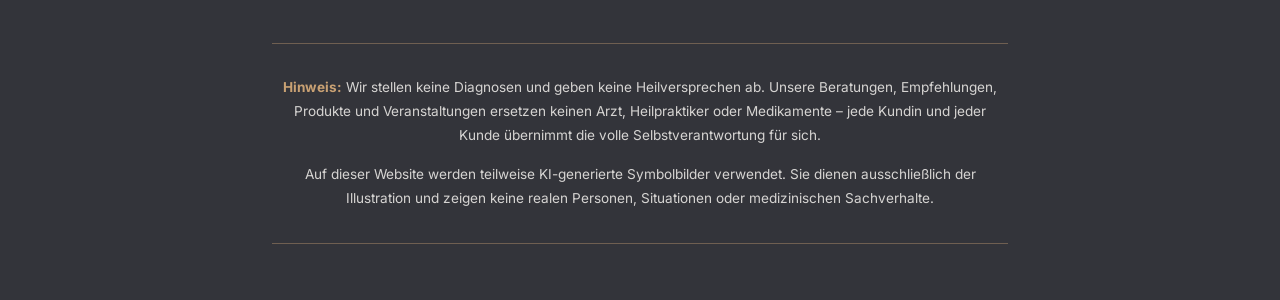
==== commit 34b368db: "Move disclaimer below footer, enlarge feature cards, fix crop - Move Hinweis/disclaimer section to a" ====
--- a/index.html
+++ b/index.html
@@ -215,14 +215,6 @@
         sein kannst? Schreib uns gerne.
       </p>
       <a class="text-link contact-email" href="mailto:hallo@soulwhispers.de">hallo@soulwhispers.de</a>
-    </div>
-  </section>
-
-  <!-- ============ HINWEIS ============ -->
-  <section class="disclaimer">
-    <div class="disclaimer-box">
-      <p><strong>Hinweis:</strong> Wir stellen keine Diagnosen und geben keine Heilversprechen ab. Unsere Beratungen, Empfehlungen, Produkte und Veranstaltungen ersetzen keinen Arzt, Heilpraktiker oder Medikamente – jede Kundin und jeder Kunde übernimmt die volle Selbstverantwortung für sich.</p>
-      <p>Auf dieser Website werden teilweise KI-generierte Symbolbilder verwendet. Sie dienen ausschließlich der Illustration und zeigen keine realen Personen, Situationen oder medizinischen Sachverhalte.</p>
     </div>
   </section>
 
@@ -249,5 +241,13 @@
     <p class="footer-copy">&copy; 2026 SoulWhispers</p>
   </footer>
 
+  <!-- ============ HINWEIS ============ -->
+  <section class="disclaimer">
+    <div class="disclaimer-box">
+      <p><strong>Hinweis:</strong> Wir stellen keine Diagnosen und geben keine Heilversprechen ab. Unsere Beratungen, Empfehlungen, Produkte und Veranstaltungen ersetzen keinen Arzt, Heilpraktiker oder Medikamente – jede Kundin und jeder Kunde übernimmt die volle Selbstverantwortung für sich.</p>
+      <p>Auf dieser Website werden teilweise KI-generierte Symbolbilder verwendet. Sie dienen ausschließlich der Illustration und zeigen keine realen Personen, Situationen oder medizinischen Sachverhalte.</p>
+    </div>
+  </section>
+
 </body>
 </html>
--- a/css/style.css
+++ b/css/style.css
@@ -221,7 +221,7 @@
   position: relative;
   width: 100vw;
   margin-left: calc(50% - 50vw);
-  height: clamp(320px, 42vw, 520px);
+  height: clamp(360px, 48vw, 620px);
   overflow: hidden;
   background: linear-gradient(135deg, var(--color-gold-soft), var(--color-bg-alt));
 }
@@ -230,6 +230,7 @@
   width: 100%;
   height: 100%;
   object-fit: cover;
+  object-position: 50% 22%;
   display: block;
 }
 
@@ -238,34 +239,43 @@
   z-index: 2;
   background: var(--color-bg);
   box-shadow: var(--shadow-soft);
-  border-radius: 1.75rem;
-  padding: 2.75rem 2.25rem;
-  max-width: 26rem;
-  margin: -4rem 1.5rem 0;
-  text-align: center;
-}
-
-.feature-card--wide {
-  max-width: 30rem;
+  border-radius: 0;
+  padding: 2.5rem 1.75rem;
+  margin: -4rem 1.25rem 0;
+  text-align: center;
 }
 
 @media (min-width: 640px) {
   .feature-card {
+    max-width: 30rem;
     margin-left: auto;
     margin-right: auto;
+    padding: 3rem 2.5rem;
+  }
+
+  .feature-card--wide {
+    max-width: 34rem;
   }
 }
 
 @media (min-width: 900px) {
   .feature-card {
-    margin-top: -7rem;
-    margin-right: max(8%, calc((100vw - var(--max-width)) / 2 + 1.5rem));
+    width: 42%;
+    max-width: 32rem;
+    margin-top: -9rem;
+    margin-right: 6%;
     margin-left: auto;
+    padding: 3.25rem 2.75rem;
     text-align: left;
   }
 
+  .feature-card--wide {
+    width: 46%;
+    max-width: 36rem;
+  }
+
   .feature--left .feature-card {
-    margin-left: max(8%, calc((100vw - var(--max-width)) / 2 + 1.5rem));
+    margin-left: 6%;
     margin-right: auto;
   }
 }
@@ -278,7 +288,7 @@
 }
 
 .hero-claim {
-  font-size: clamp(1.6rem, 3vw, 2.1rem);
+  font-size: clamp(1.7rem, 2.4vw, 2.3rem);
   font-weight: 500;
   letter-spacing: 0.01em;
   margin-bottom: 1.25rem;
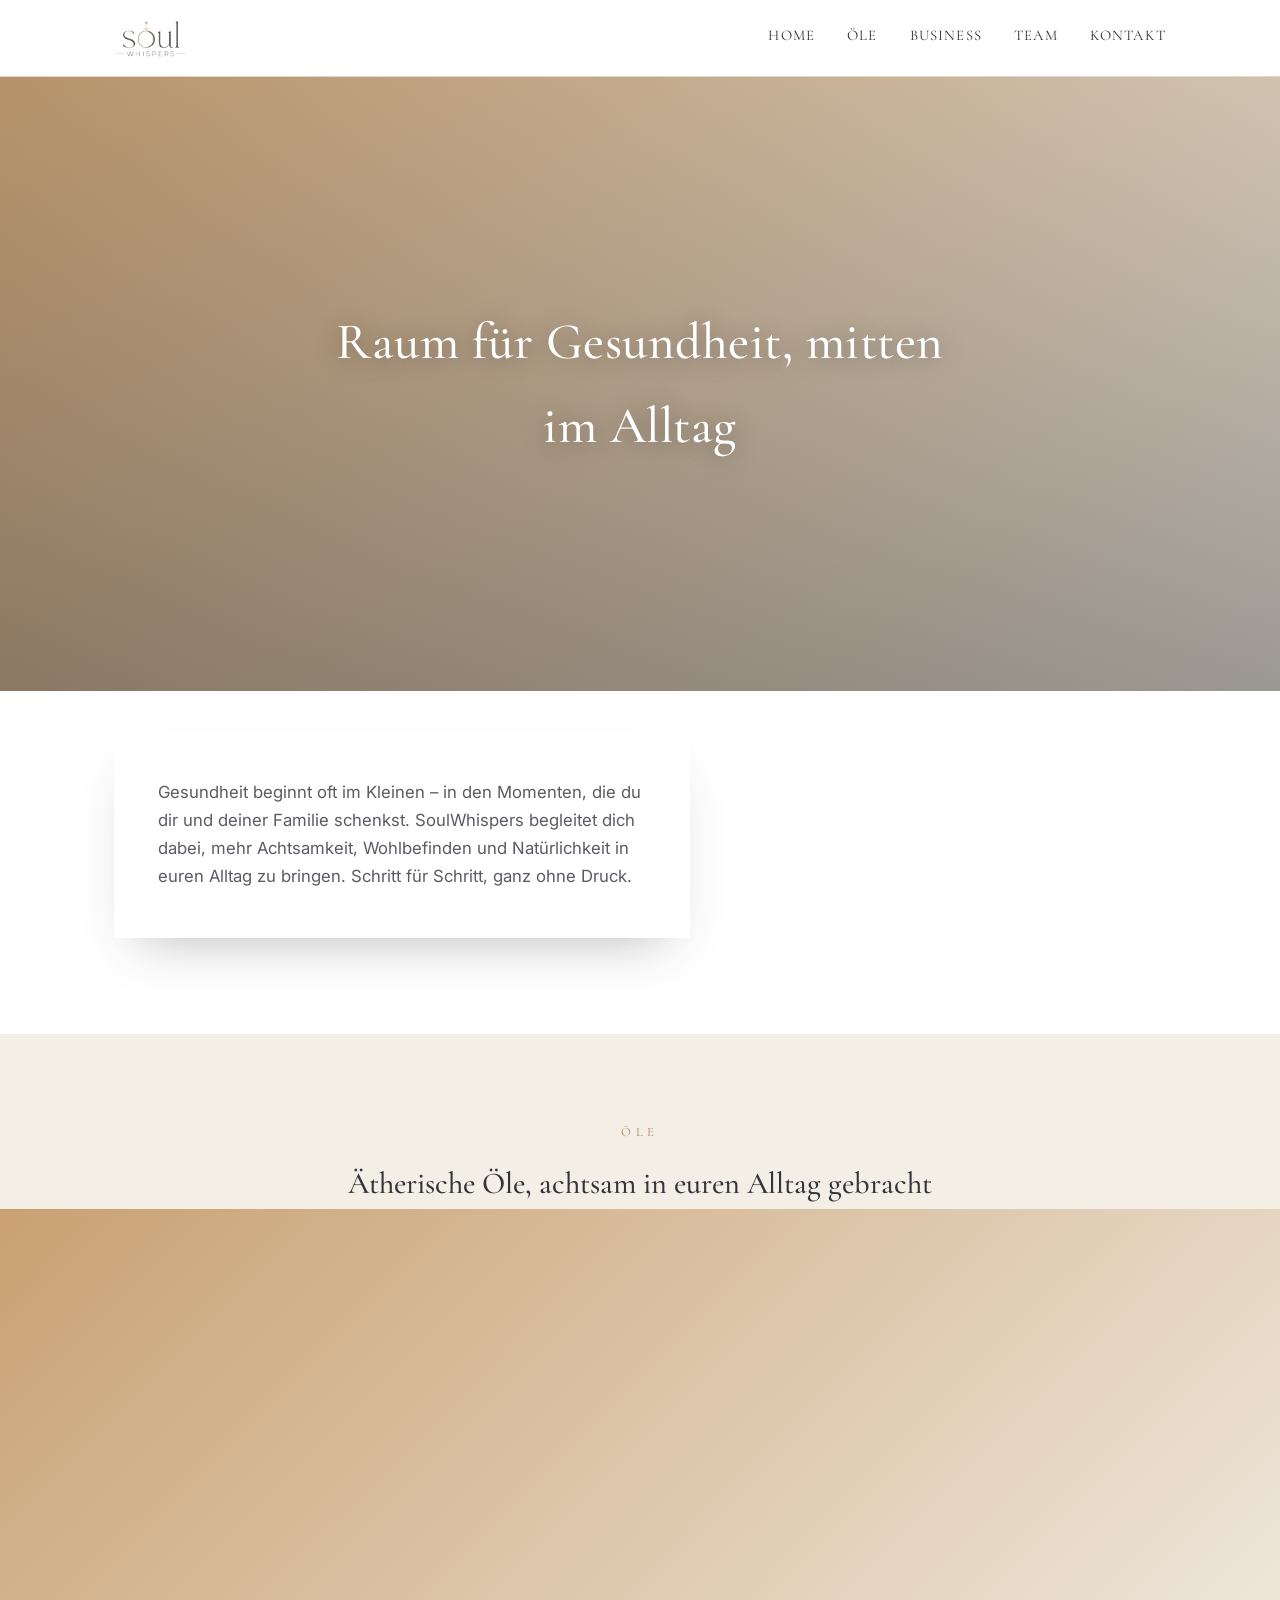
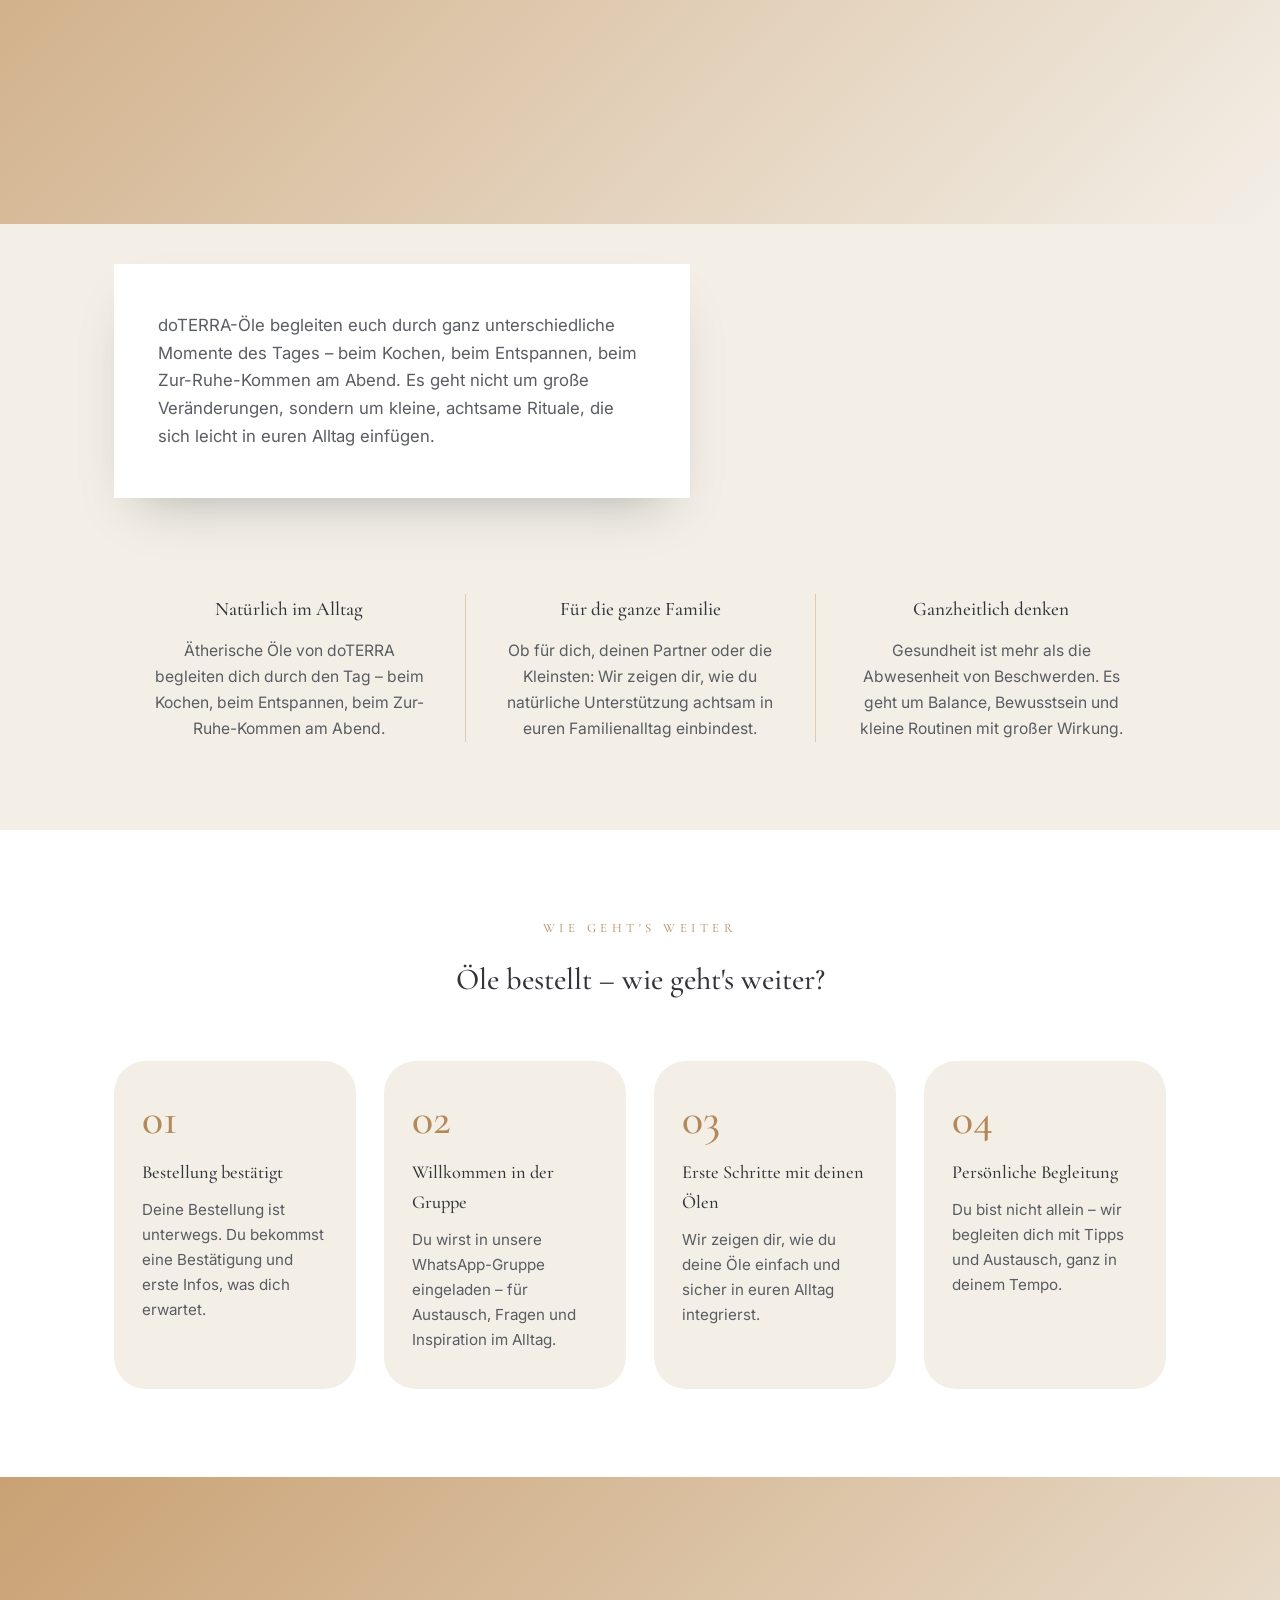
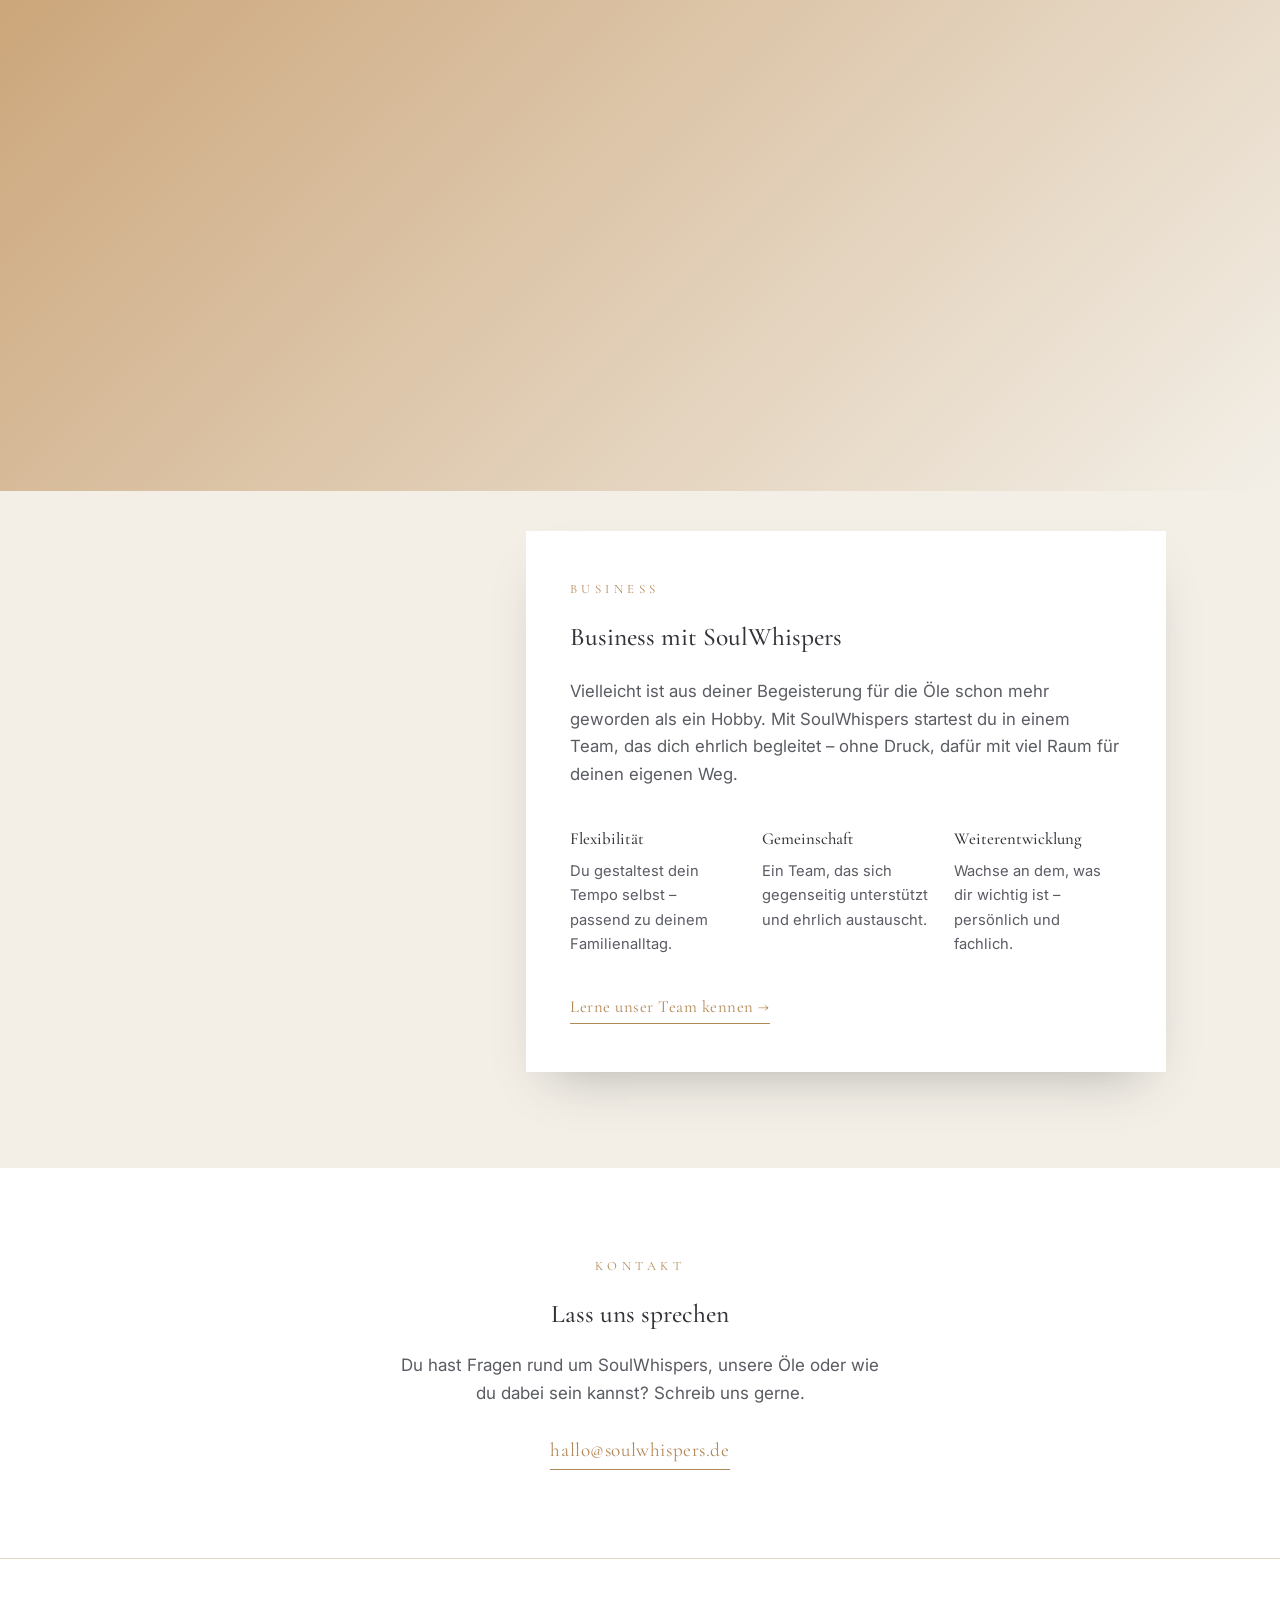
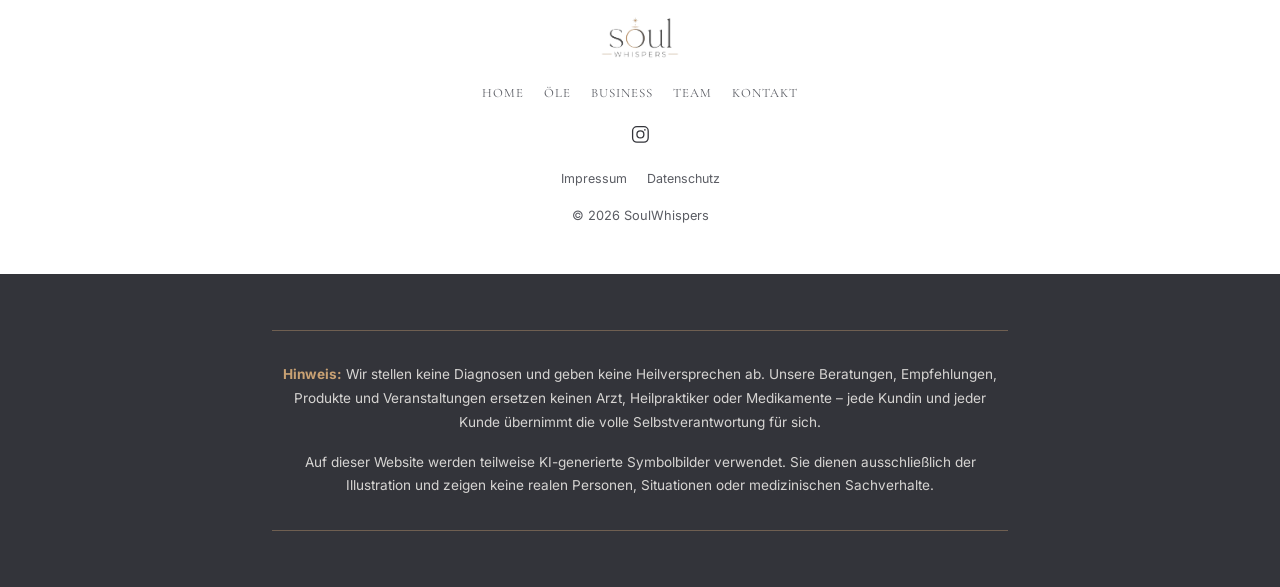
==== commit 980d200f: "Redesign feature blocks: headline on photo, larger content block below Replaces the overlapping-card" ====
--- a/index.html
+++ b/index.html
@@ -31,7 +31,7 @@
   </header>
 
   <!-- ============ HERO ============ -->
-  <section class="hero feature feature--right" id="home">
+  <section class="hero feature feature--left" id="home">
 
     <div class="feature-photo">
       <img
@@ -40,17 +40,20 @@
         loading="lazy"
         onerror="this.parentElement.classList.add('photo--fallback'); this.remove();"
       />
-    </div>
-
-    <div class="feature-card">
-      <img class="feature-logo" src="assets/logo.png" alt="SoulWhispers" />
-      <h1 class="hero-claim">Raum für Gesundheit,<br>mitten im Alltag</h1>
-      <p class="hero-intro">
-        Gesundheit beginnt oft im Kleinen – in den Momenten, die du dir und deiner
-        Familie schenkst. SoulWhispers begleitet dich dabei, mehr Achtsamkeit,
-        Wohlbefinden und Natürlichkeit in euren Alltag zu bringen. Schritt für
-        Schritt, ganz ohne Druck.
-      </p>
+      <div class="feature-photo-overlay">
+        <h1 class="hero-claim">Raum für Gesundheit, mitten im Alltag</h1>
+      </div>
+    </div>
+
+    <div class="feature-content">
+      <div class="feature-card">
+        <p class="hero-intro">
+          Gesundheit beginnt oft im Kleinen – in den Momenten, die du dir und deiner
+          Familie schenkst. SoulWhispers begleitet dich dabei, mehr Achtsamkeit,
+          Wohlbefinden und Natürlichkeit in euren Alltag zu bringen. Schritt für
+          Schritt, ganz ohne Druck.
+        </p>
+      </div>
     </div>
   </section>
 
@@ -74,13 +77,15 @@
           onerror="this.parentElement.classList.add('photo--fallback'); this.remove();"
         />
       </div>
-      <div class="feature-card">
-        <p>
-          doTERRA-Öle begleiten euch durch ganz unterschiedliche Momente des Tages –
-          beim Kochen, beim Entspannen, beim Zur-Ruhe-Kommen am Abend. Es geht nicht
-          um große Veränderungen, sondern um kleine, achtsame Rituale, die sich
-          leicht in euren Alltag einfügen.
-        </p>
+      <div class="feature-content">
+        <div class="feature-card">
+          <p>
+            doTERRA-Öle begleiten euch durch ganz unterschiedliche Momente des Tages –
+            beim Kochen, beim Entspannen, beim Zur-Ruhe-Kommen am Abend. Es geht nicht
+            um große Veränderungen, sondern um kleine, achtsame Rituale, die sich
+            leicht in euren Alltag einfügen.
+          </p>
+        </div>
       </div>
     </div>
 
@@ -168,31 +173,33 @@
       />
     </div>
 
-    <div class="feature-card feature-card--wide">
-      <span class="eyebrow">Business</span>
-      <h2>Business mit SoulWhispers</h2>
-      <p>
-        Vielleicht ist aus deiner Begeisterung für die Öle schon mehr geworden als
-        ein Hobby. Mit SoulWhispers startest du in einem Team, das dich ehrlich
-        begleitet – ohne Druck, dafür mit viel Raum für deinen eigenen Weg.
-      </p>
-
-      <div class="business-points">
-        <div>
-          <h3>Flexibilität</h3>
-          <p>Du gestaltest dein Tempo selbst – passend zu deinem Familienalltag.</p>
-        </div>
-        <div>
-          <h3>Gemeinschaft</h3>
-          <p>Ein Team, das sich gegenseitig unterstützt und ehrlich austauscht.</p>
-        </div>
-        <div>
-          <h3>Weiterentwicklung</h3>
-          <p>Wachse an dem, was dir wichtig ist – persönlich und fachlich.</p>
-        </div>
-      </div>
-
-      <a class="text-link" href="team/">Lerne unser Team kennen →</a>
+    <div class="feature-content">
+      <div class="feature-card feature-card--wide">
+        <span class="eyebrow">Business</span>
+        <h2>Business mit SoulWhispers</h2>
+        <p>
+          Vielleicht ist aus deiner Begeisterung für die Öle schon mehr geworden als
+          ein Hobby. Mit SoulWhispers startest du in einem Team, das dich ehrlich
+          begleitet – ohne Druck, dafür mit viel Raum für deinen eigenen Weg.
+        </p>
+
+        <div class="business-points">
+          <div>
+            <h3>Flexibilität</h3>
+            <p>Du gestaltest dein Tempo selbst – passend zu deinem Familienalltag.</p>
+          </div>
+          <div>
+            <h3>Gemeinschaft</h3>
+            <p>Ein Team, das sich gegenseitig unterstützt und ehrlich austauscht.</p>
+          </div>
+          <div>
+            <h3>Weiterentwicklung</h3>
+            <p>Wachse an dem, was dir wichtig ist – persönlich und fachlich.</p>
+          </div>
+        </div>
+
+        <a class="text-link" href="team/">Lerne unser Team kennen →</a>
+      </div>
     </div>
   </section>
 
--- a/css/style.css
+++ b/css/style.css
@@ -200,21 +200,16 @@
   }
 }
 
-/* ===== Feature (full-bleed photo + floating card) ===== */
+/* ===== Feature (full-bleed photo + content block below) ===== */
 .feature {
   position: relative;
-  padding-bottom: 4rem;
+  padding-bottom: 4.5rem;
 }
 
 @media (min-width: 900px) {
   .feature {
     padding-bottom: 6rem;
   }
-}
-
-.oele .feature {
-  margin-top: 2.5rem;
-  padding-bottom: 3rem;
 }
 
 .feature-photo {
@@ -234,49 +229,48 @@
   display: block;
 }
 
+.feature-photo-overlay {
+  position: absolute;
+  inset: 0;
+  display: flex;
+  align-items: center;
+  justify-content: center;
+  text-align: center;
+  padding: 1.5rem;
+  background: linear-gradient(180deg, rgba(25, 22, 20, 0.1), rgba(25, 22, 20, 0.4));
+}
+
+.feature-content {
+  max-width: var(--max-width);
+  margin: 0 auto;
+  padding: 2.5rem 1.5rem 0;
+  display: flex;
+}
+
+.feature--left .feature-content {
+  justify-content: flex-start;
+}
+
+.feature--right .feature-content {
+  justify-content: flex-end;
+}
+
 .feature-card {
-  position: relative;
-  z-index: 2;
+  width: 100%;
+  max-width: 36rem;
   background: var(--color-bg);
   box-shadow: var(--shadow-soft);
-  border-radius: 0;
   padding: 2.5rem 1.75rem;
-  margin: -4rem 1.25rem 0;
-  text-align: center;
+  text-align: left;
 }
 
 @media (min-width: 640px) {
   .feature-card {
-    max-width: 30rem;
-    margin-left: auto;
-    margin-right: auto;
-    padding: 3rem 2.5rem;
+    padding: 3rem 2.75rem;
   }
 
   .feature-card--wide {
-    max-width: 34rem;
-  }
-}
-
-@media (min-width: 900px) {
-  .feature-card {
-    width: 42%;
-    max-width: 32rem;
-    margin-top: -9rem;
-    margin-right: 6%;
-    margin-left: auto;
-    padding: 3.25rem 2.75rem;
-    text-align: left;
-  }
-
-  .feature-card--wide {
-    width: 46%;
-    max-width: 36rem;
-  }
-
-  .feature--left .feature-card {
-    margin-left: 6%;
-    margin-right: auto;
+    max-width: 40rem;
   }
 }
 
@@ -288,14 +282,16 @@
 }
 
 .hero-claim {
-  font-size: clamp(1.7rem, 2.4vw, 2.3rem);
+  color: #ffffff;
+  font-size: clamp(1.9rem, 4.2vw, 3.2rem);
   font-weight: 500;
   letter-spacing: 0.01em;
-  margin-bottom: 1.25rem;
+  max-width: 40rem;
+  text-shadow: 0 2px 24px rgba(0, 0, 0, 0.35);
 }
 
 .hero-intro {
-  font-size: 1rem;
+  font-size: 1.05rem;
   color: var(--color-anthracite-soft);
 }
 
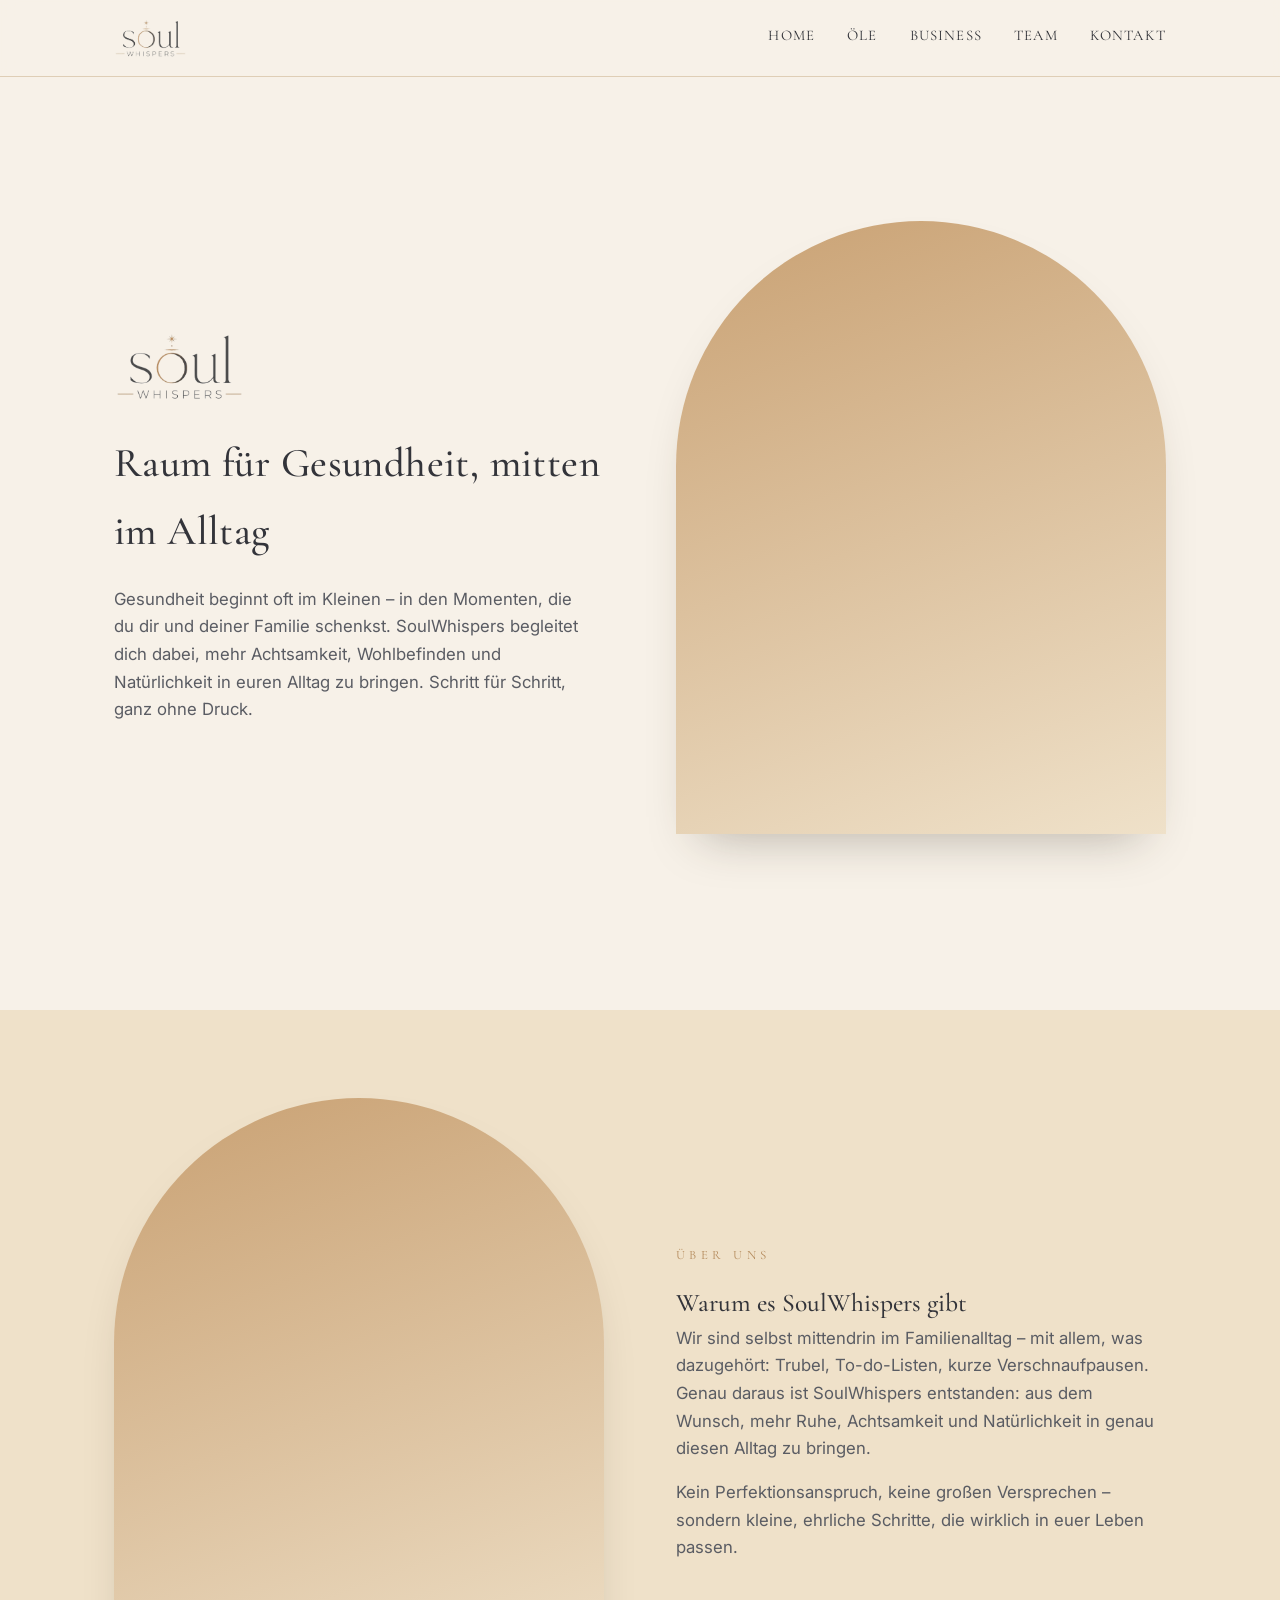
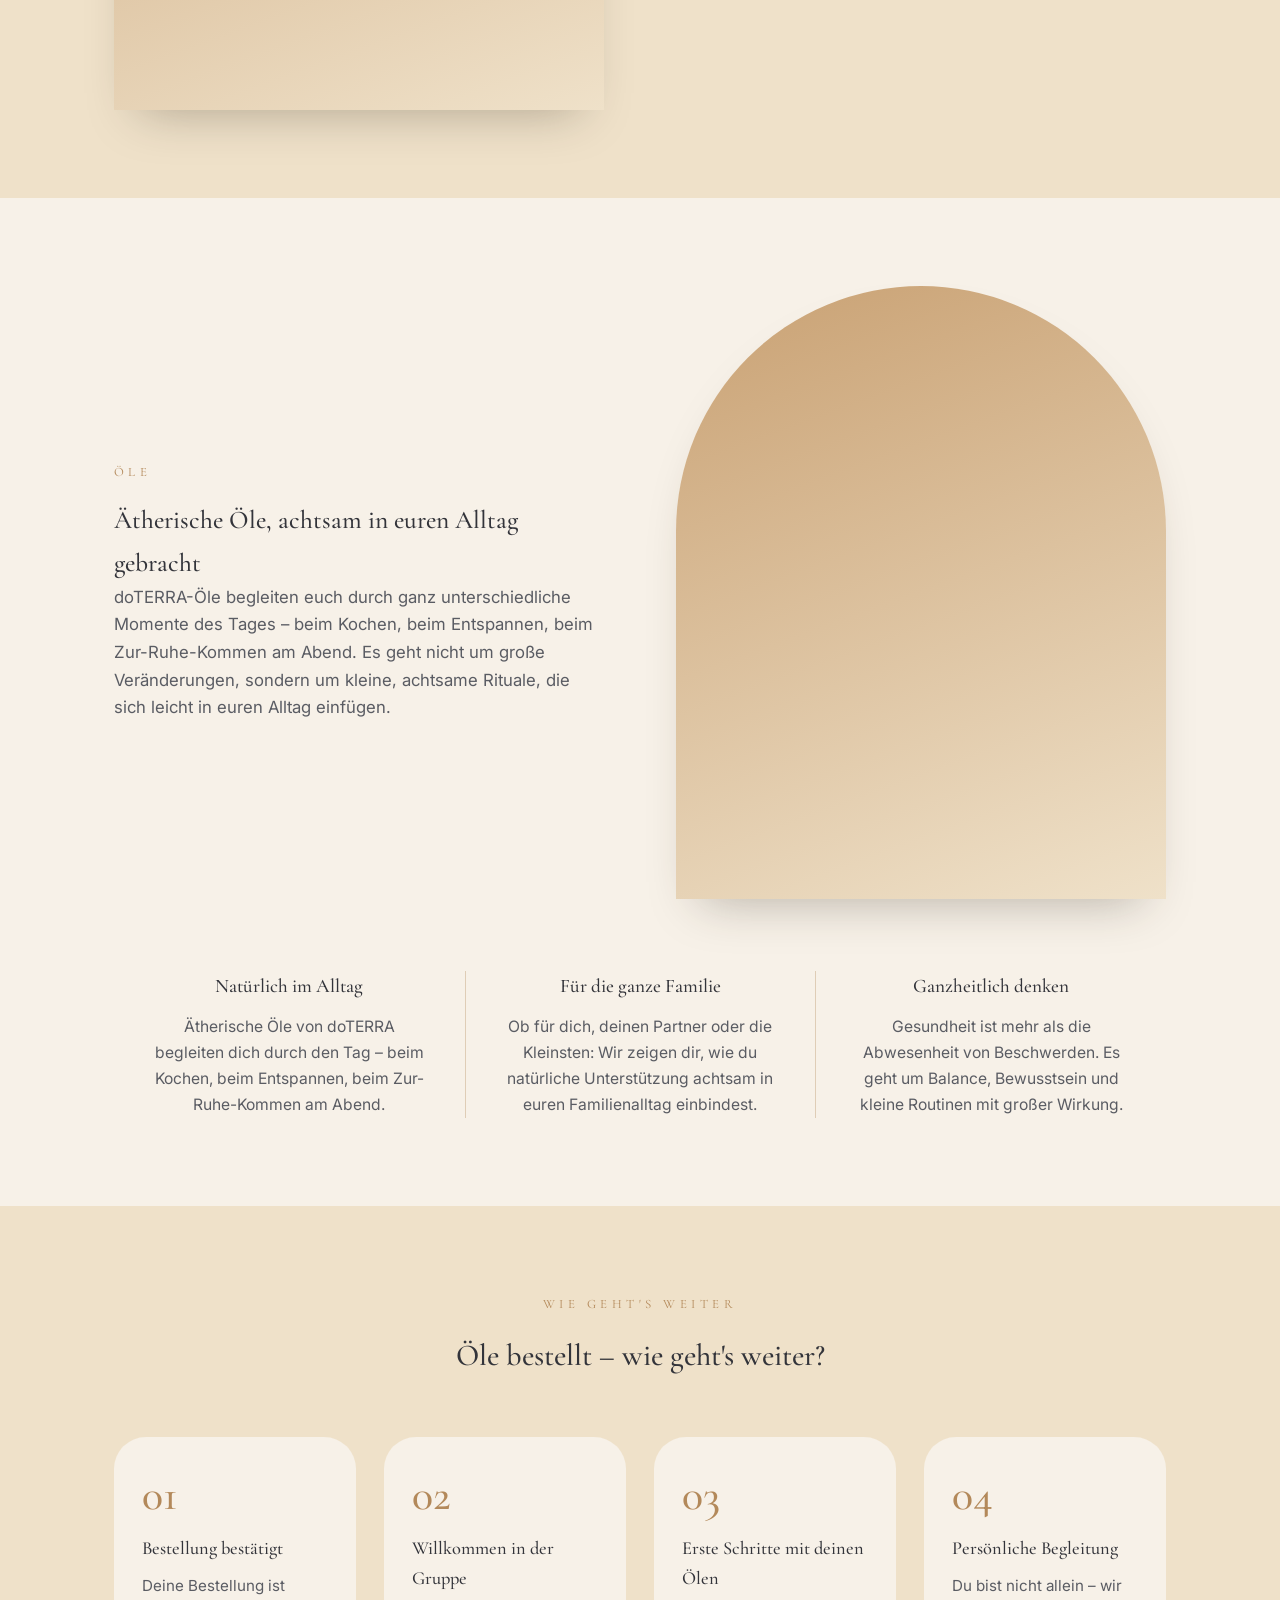
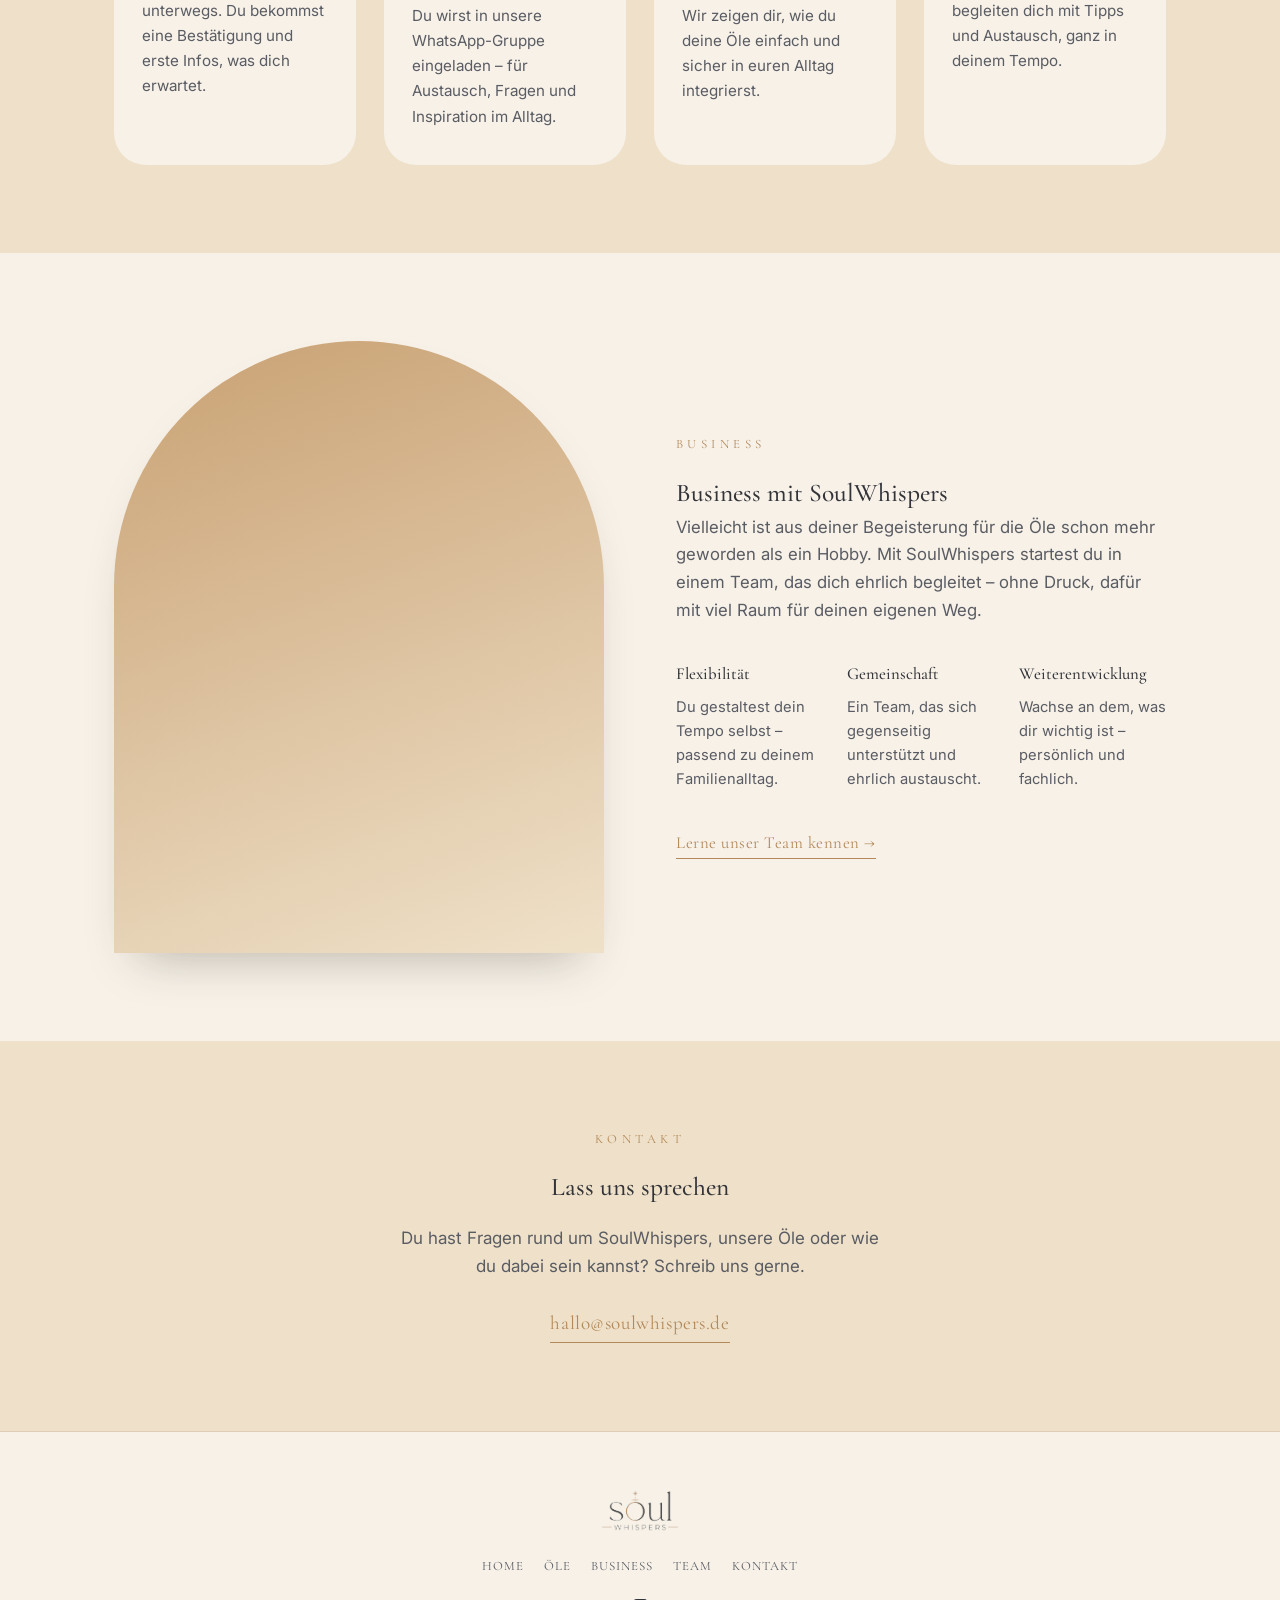
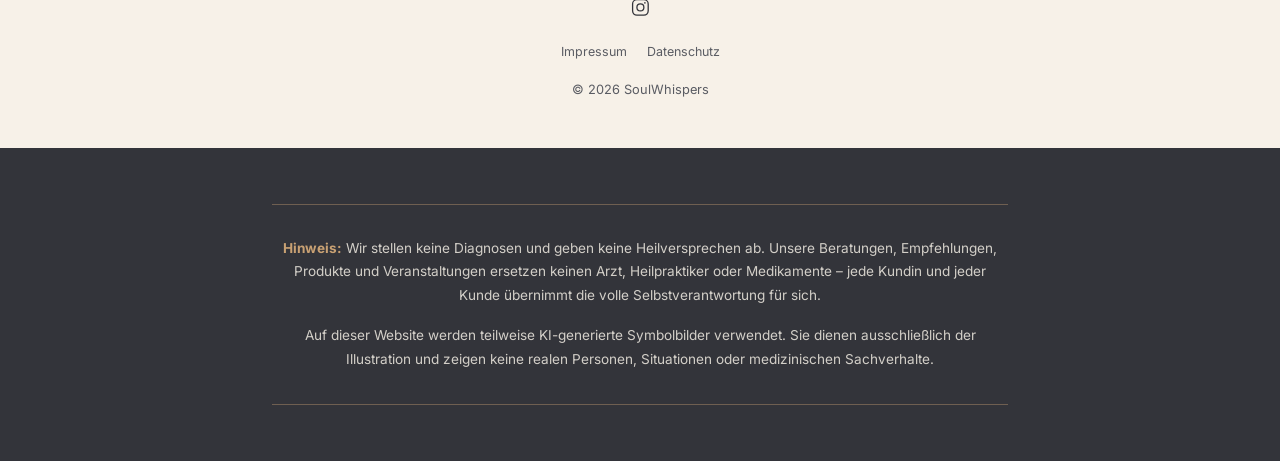
==== commit 6ee8edc8: "Complete homepage redesign: warm cream palette, arch photos, Über uns Full restart per client direct" ====
--- a/index.html
+++ b/index.html
@@ -31,54 +31,79 @@
   </header>
 
   <!-- ============ HERO ============ -->
-  <section class="hero feature feature--left" id="home">
-
-    <div class="feature-photo">
-      <img
-        src="https://images.unsplash.com/photo-1506126613408-eca07ce68773?q=80&w=1600&auto=format&fit=crop"
-        alt="Familie beim gemeinsamen Spaziergang im Freien"
-        loading="lazy"
-        onerror="this.parentElement.classList.add('photo--fallback'); this.remove();"
-      />
-      <div class="feature-photo-overlay">
-        <h1 class="hero-claim">Raum für Gesundheit, mitten im Alltag</h1>
-      </div>
-    </div>
-
-    <div class="feature-content">
-      <div class="feature-card">
-        <p class="hero-intro">
-          Gesundheit beginnt oft im Kleinen – in den Momenten, die du dir und deiner
-          Familie schenkst. SoulWhispers begleitet dich dabei, mehr Achtsamkeit,
-          Wohlbefinden und Natürlichkeit in euren Alltag zu bringen. Schritt für
-          Schritt, ganz ohne Druck.
-        </p>
+  <section class="hero" id="home">
+    <div class="section-inner">
+      <div class="split">
+
+        <div class="split-text">
+          <img class="hero-logo" src="assets/logo.png" alt="SoulWhispers" />
+          <h1 class="hero-claim">Raum für Gesundheit, mitten im Alltag</h1>
+          <p class="hero-intro">
+            Gesundheit beginnt oft im Kleinen – in den Momenten, die du dir und deiner
+            Familie schenkst. SoulWhispers begleitet dich dabei, mehr Achtsamkeit,
+            Wohlbefinden und Natürlichkeit in euren Alltag zu bringen. Schritt für
+            Schritt, ganz ohne Druck.
+          </p>
+        </div>
+
+        <div class="split-media">
+          <figure class="arch-photo">
+            <img
+              src="https://images.unsplash.com/photo-1506126613408-eca07ce68773?q=80&w=1200&auto=format&fit=crop"
+              alt="Familie beim gemeinsamen Spaziergang im Freien"
+              loading="lazy"
+              onerror="this.parentElement.classList.add('photo--fallback'); this.remove();"
+            />
+          </figure>
+        </div>
+
+      </div>
+    </div>
+  </section>
+
+  <!-- ============ ÜBER UNS ============ -->
+  <section class="about-us" id="ueber-uns">
+    <div class="section-inner">
+      <div class="split">
+
+        <div class="split-media">
+          <figure class="arch-photo">
+            <img
+              src="https://images.unsplash.com/photo-1500673922987-e212871fec22?q=80&w=1200&auto=format&fit=crop"
+              alt="Lavendelfeld in warmem Licht"
+              loading="lazy"
+              onerror="this.parentElement.classList.add('photo--fallback'); this.remove();"
+            />
+          </figure>
+        </div>
+
+        <div class="split-text">
+          <span class="eyebrow">Über uns</span>
+          <h2>Warum es SoulWhispers gibt</h2>
+          <p>
+            Wir sind selbst mittendrin im Familienalltag – mit allem, was dazugehört:
+            Trubel, To-do-Listen, kurze Verschnaufpausen. Genau daraus ist SoulWhispers
+            entstanden: aus dem Wunsch, mehr Ruhe, Achtsamkeit und Natürlichkeit in
+            genau diesen Alltag zu bringen.
+          </p>
+          <p>
+            Kein Perfektionsanspruch, keine großen Versprechen – sondern kleine,
+            ehrliche Schritte, die wirklich in euer Leben passen.
+          </p>
+        </div>
+
       </div>
     </div>
   </section>
 
   <!-- ============ ÖLE ============ -->
   <section class="oele" id="oele">
-    <div class="section-inner section-inner--tight">
-
-      <div class="section-heading">
-        <span class="eyebrow">Öle</span>
-        <h2>Ätherische Öle, achtsam in euren Alltag gebracht</h2>
-      </div>
-
-    </div>
-
-    <div class="feature feature--left">
-      <div class="feature-photo">
-        <img
-          src="https://images.unsplash.com/photo-1500673922987-e212871fec22?q=80&w=1600&auto=format&fit=crop"
-          alt="Lavendelfeld in warmem Licht"
-          loading="lazy"
-          onerror="this.parentElement.classList.add('photo--fallback'); this.remove();"
-        />
-      </div>
-      <div class="feature-content">
-        <div class="feature-card">
+    <div class="section-inner">
+      <div class="split">
+
+        <div class="split-text">
+          <span class="eyebrow">Öle</span>
+          <h2>Ätherische Öle, achtsam in euren Alltag gebracht</h2>
           <p>
             doTERRA-Öle begleiten euch durch ganz unterschiedliche Momente des Tages –
             beim Kochen, beim Entspannen, beim Zur-Ruhe-Kommen am Abend. Es geht nicht
@@ -86,10 +111,20 @@
             leicht in euren Alltag einfügen.
           </p>
         </div>
-      </div>
-    </div>
-
-    <div class="section-inner section-inner--tight-top">
+
+        <div class="split-media">
+          <figure class="arch-photo">
+            <img
+              src="https://images.unsplash.com/photo-1608571423902-eed4a5ad8108?q=80&w=1200&auto=format&fit=crop"
+              alt="Ätherische Öle in kleinen Flaschen"
+              loading="lazy"
+              onerror="this.parentElement.classList.add('photo--fallback'); this.remove();"
+            />
+          </figure>
+        </div>
+
+      </div>
+
       <div class="about-grid">
 
         <div class="about-item">
@@ -162,43 +197,48 @@
 
   <!-- ============ BUSINESS ============ -->
   <!-- Platzhaltertext – wird durch finale Inhalte ersetzt -->
-  <section class="business feature feature--right" id="business">
-
-    <div class="feature-photo">
-      <img
-        src="https://images.unsplash.com/photo-1544367567-0f2fcb009e0b?q=80&w=1600&auto=format&fit=crop"
-        alt="Gemeinschaft im Austausch, warmherzig und offen"
-        loading="lazy"
-        onerror="this.parentElement.classList.add('photo--fallback'); this.remove();"
-      />
-    </div>
-
-    <div class="feature-content">
-      <div class="feature-card feature-card--wide">
-        <span class="eyebrow">Business</span>
-        <h2>Business mit SoulWhispers</h2>
-        <p>
-          Vielleicht ist aus deiner Begeisterung für die Öle schon mehr geworden als
-          ein Hobby. Mit SoulWhispers startest du in einem Team, das dich ehrlich
-          begleitet – ohne Druck, dafür mit viel Raum für deinen eigenen Weg.
-        </p>
-
-        <div class="business-points">
-          <div>
-            <h3>Flexibilität</h3>
-            <p>Du gestaltest dein Tempo selbst – passend zu deinem Familienalltag.</p>
+  <section class="business" id="business">
+    <div class="section-inner">
+      <div class="split">
+
+        <div class="split-media">
+          <figure class="arch-photo">
+            <img
+              src="https://images.unsplash.com/photo-1544367567-0f2fcb009e0b?q=80&w=1200&auto=format&fit=crop"
+              alt="Gemeinschaft im Austausch, warmherzig und offen"
+              loading="lazy"
+              onerror="this.parentElement.classList.add('photo--fallback'); this.remove();"
+            />
+          </figure>
+        </div>
+
+        <div class="split-text">
+          <span class="eyebrow">Business</span>
+          <h2>Business mit SoulWhispers</h2>
+          <p>
+            Vielleicht ist aus deiner Begeisterung für die Öle schon mehr geworden als
+            ein Hobby. Mit SoulWhispers startest du in einem Team, das dich ehrlich
+            begleitet – ohne Druck, dafür mit viel Raum für deinen eigenen Weg.
+          </p>
+
+          <div class="business-points">
+            <div>
+              <h3>Flexibilität</h3>
+              <p>Du gestaltest dein Tempo selbst – passend zu deinem Familienalltag.</p>
+            </div>
+            <div>
+              <h3>Gemeinschaft</h3>
+              <p>Ein Team, das sich gegenseitig unterstützt und ehrlich austauscht.</p>
+            </div>
+            <div>
+              <h3>Weiterentwicklung</h3>
+              <p>Wachse an dem, was dir wichtig ist – persönlich und fachlich.</p>
+            </div>
           </div>
-          <div>
-            <h3>Gemeinschaft</h3>
-            <p>Ein Team, das sich gegenseitig unterstützt und ehrlich austauscht.</p>
-          </div>
-          <div>
-            <h3>Weiterentwicklung</h3>
-            <p>Wachse an dem, was dir wichtig ist – persönlich und fachlich.</p>
-          </div>
-        </div>
-
-        <a class="text-link" href="team/">Lerne unser Team kennen →</a>
+
+          <a class="text-link" href="team/">Lerne unser Team kennen →</a>
+        </div>
+
       </div>
     </div>
   </section>
--- a/css/style.css
+++ b/css/style.css
@@ -4,8 +4,8 @@
   --color-anthracite-soft: #5a5c63;
   --color-gold: #b3895a;
   --color-gold-soft: #c9a173;
-  --color-bg: #ffffff;
-  --color-bg-alt: #f3efe7;
+  --color-bg: #f7f1e8;
+  --color-bg-alt: #efe1c9;
   --color-line: rgba(179, 137, 90, 0.35);
 
   --font-serif: 'Cormorant Garamond', 'Georgia', serif;
@@ -15,7 +15,7 @@
   --max-width-text: 640px;
 
   --radius-lg: 2rem;
-  --shadow-soft: 0 25px 50px -25px rgba(51, 52, 58, 0.35);
+  --shadow-soft: 0 25px 50px -25px rgba(51, 42, 30, 0.35);
   --nav-h: 4.75rem;
 }
 
@@ -74,6 +74,10 @@
   padding: 5.5rem 1.5rem;
 }
 
+.section-inner--tight-top {
+  padding-top: 0;
+}
+
 .section-heading {
   text-align: center;
   max-width: 42rem;
@@ -100,10 +104,6 @@
 .text-link:hover {
   color: var(--color-anthracite);
   border-color: var(--color-anthracite);
-}
-
-.photo--fallback {
-  min-height: 260px;
 }
 
 /* ===== Navigation ===== */
@@ -111,7 +111,7 @@
   position: sticky;
   top: 0;
   z-index: 50;
-  background: rgba(255, 255, 255, 0.92);
+  background: rgba(247, 241, 232, 0.92);
   backdrop-filter: blur(8px);
   border-bottom: 1px solid var(--color-line);
 }
@@ -200,117 +200,126 @@
   }
 }
 
-/* ===== Feature (full-bleed photo + content block below) ===== */
-.feature {
+/* ===== Arch photo ===== */
+.arch-photo {
   position: relative;
-  padding-bottom: 4.5rem;
-}
-
-@media (min-width: 900px) {
-  .feature {
-    padding-bottom: 6rem;
-  }
-}
-
-.feature-photo {
-  position: relative;
-  width: 100vw;
-  margin-left: calc(50% - 50vw);
-  height: clamp(360px, 48vw, 620px);
   overflow: hidden;
-  background: linear-gradient(135deg, var(--color-gold-soft), var(--color-bg-alt));
-}
-
-.feature-photo img {
+  border-radius: 999px 999px 0 0;
+  box-shadow: var(--shadow-soft);
+  background: linear-gradient(160deg, var(--color-gold-soft), var(--color-bg-alt));
+  aspect-ratio: 4 / 5;
+  max-width: 24rem;
+  margin: 0 auto;
+}
+
+.arch-photo img {
   width: 100%;
   height: 100%;
   object-fit: cover;
-  object-position: 50% 22%;
-  display: block;
-}
-
-.feature-photo-overlay {
-  position: absolute;
-  inset: 0;
-  display: flex;
+  object-position: 50% 25%;
+  display: block;
+}
+
+.photo--fallback {
+  min-height: 220px;
+}
+
+@media (min-width: 900px) {
+  .arch-photo {
+    max-width: none;
+    margin: 0;
+  }
+}
+
+/* ===== Split (image + text, two columns) ===== */
+.split {
+  display: grid;
+  grid-template-columns: 1fr;
+  gap: 3rem;
   align-items: center;
-  justify-content: center;
-  text-align: center;
-  padding: 1.5rem;
-  background: linear-gradient(180deg, rgba(25, 22, 20, 0.1), rgba(25, 22, 20, 0.4));
-}
-
-.feature-content {
-  max-width: var(--max-width);
-  margin: 0 auto;
-  padding: 2.5rem 1.5rem 0;
-  display: flex;
-}
-
-.feature--left .feature-content {
-  justify-content: flex-start;
-}
-
-.feature--right .feature-content {
-  justify-content: flex-end;
-}
-
-.feature-card {
-  width: 100%;
-  max-width: 36rem;
-  background: var(--color-bg);
-  box-shadow: var(--shadow-soft);
-  padding: 2.5rem 1.75rem;
-  text-align: left;
-}
-
-@media (min-width: 640px) {
-  .feature-card {
-    padding: 3rem 2.75rem;
-  }
-
-  .feature-card--wide {
-    max-width: 40rem;
-  }
-}
-
-.feature-logo {
-  display: block;
-  height: 3rem;
+}
+
+@media (min-width: 900px) {
+  .split {
+    grid-template-columns: 1fr 1fr;
+    gap: 4.5rem;
+  }
+}
+
+.split-text {
+  text-align: center;
+}
+
+@media (min-width: 900px) {
+  .split-text {
+    text-align: left;
+  }
+}
+
+.split-text p {
+  color: var(--color-anthracite-soft);
+  font-size: 1.05rem;
+  max-width: 30rem;
+  margin: 0 auto;
+}
+
+.split-text p + p {
+  margin-top: 1rem;
+}
+
+@media (min-width: 900px) {
+  .split-text p {
+    margin-left: 0;
+    margin-right: 0;
+  }
+}
+
+/* ===== Hero ===== */
+.hero {
+  padding: 3.5rem 1.5rem 5.5rem;
+}
+
+.hero-logo {
+  display: block;
+  height: 4.5rem;
   width: auto;
-  margin: 0 auto 1.5rem;
+  margin: 0 auto 1.75rem;
+}
+
+@media (min-width: 900px) {
+  .hero-logo {
+    margin: 0 0 1.75rem;
+  }
 }
 
 .hero-claim {
-  color: #ffffff;
-  font-size: clamp(1.9rem, 4.2vw, 3.2rem);
+  font-size: clamp(1.8rem, 3.2vw, 2.6rem);
   font-weight: 500;
   letter-spacing: 0.01em;
-  max-width: 40rem;
-  text-shadow: 0 2px 24px rgba(0, 0, 0, 0.35);
+  margin-bottom: 1.25rem;
 }
 
 .hero-intro {
   font-size: 1.05rem;
   color: var(--color-anthracite-soft);
+  max-width: 30rem;
+  margin: 0 auto;
+}
+
+@media (min-width: 900px) {
+  .hero-intro {
+    margin: 0;
+  }
+}
+
+/* ===== Über uns ===== */
+.about-us {
+  background: var(--color-bg-alt);
 }
 
 /* ===== Öle ===== */
 .oele {
-  background: var(--color-bg-alt);
-}
-
-.section-inner--tight {
-  padding-bottom: 0;
-}
-
-.section-inner--tight-top {
-  padding-top: 0;
-}
-
-.feature-card p {
-  color: var(--color-anthracite-soft);
-  font-size: 1.05rem;
+  background: var(--color-bg);
 }
 
 .about-grid {
@@ -318,6 +327,7 @@
   grid-template-columns: 1fr;
   gap: 2.5rem;
   text-align: center;
+  margin-top: 4.5rem;
 }
 
 .about-item {
@@ -354,7 +364,7 @@
 
 /* ===== Ablauf / Schritte ===== */
 .steps {
-  background: var(--color-bg);
+  background: var(--color-bg-alt);
 }
 
 .steps-grid {
@@ -377,7 +387,7 @@
 }
 
 .step-card {
-  background: var(--color-bg-alt);
+  background: var(--color-bg);
   border-radius: var(--radius-lg);
   padding: 2.25rem 1.75rem;
   text-align: left;
@@ -405,11 +415,7 @@
 
 /* ===== Business ===== */
 .business {
-  background: var(--color-bg-alt);
-}
-
-.business .feature-card > p {
-  margin-top: 1.25rem;
+  background: var(--color-bg);
 }
 
 .business-points {
@@ -438,7 +444,7 @@
 
 /* ===== Kontakt ===== */
 .contact {
-  background: var(--color-bg);
+  background: var(--color-bg-alt);
   text-align: center;
 }
 
@@ -473,7 +479,7 @@
 }
 
 .disclaimer-box p {
-  color: rgba(250, 248, 244, 0.82);
+  color: rgba(247, 241, 232, 0.82);
   font-size: 0.85rem;
   line-height: 1.75;
 }
@@ -671,6 +677,7 @@
 /* ===== Legal placeholder pages ===== */
 .legal {
   min-height: 50vh;
+  background: var(--color-bg);
 }
 
 .legal-content {
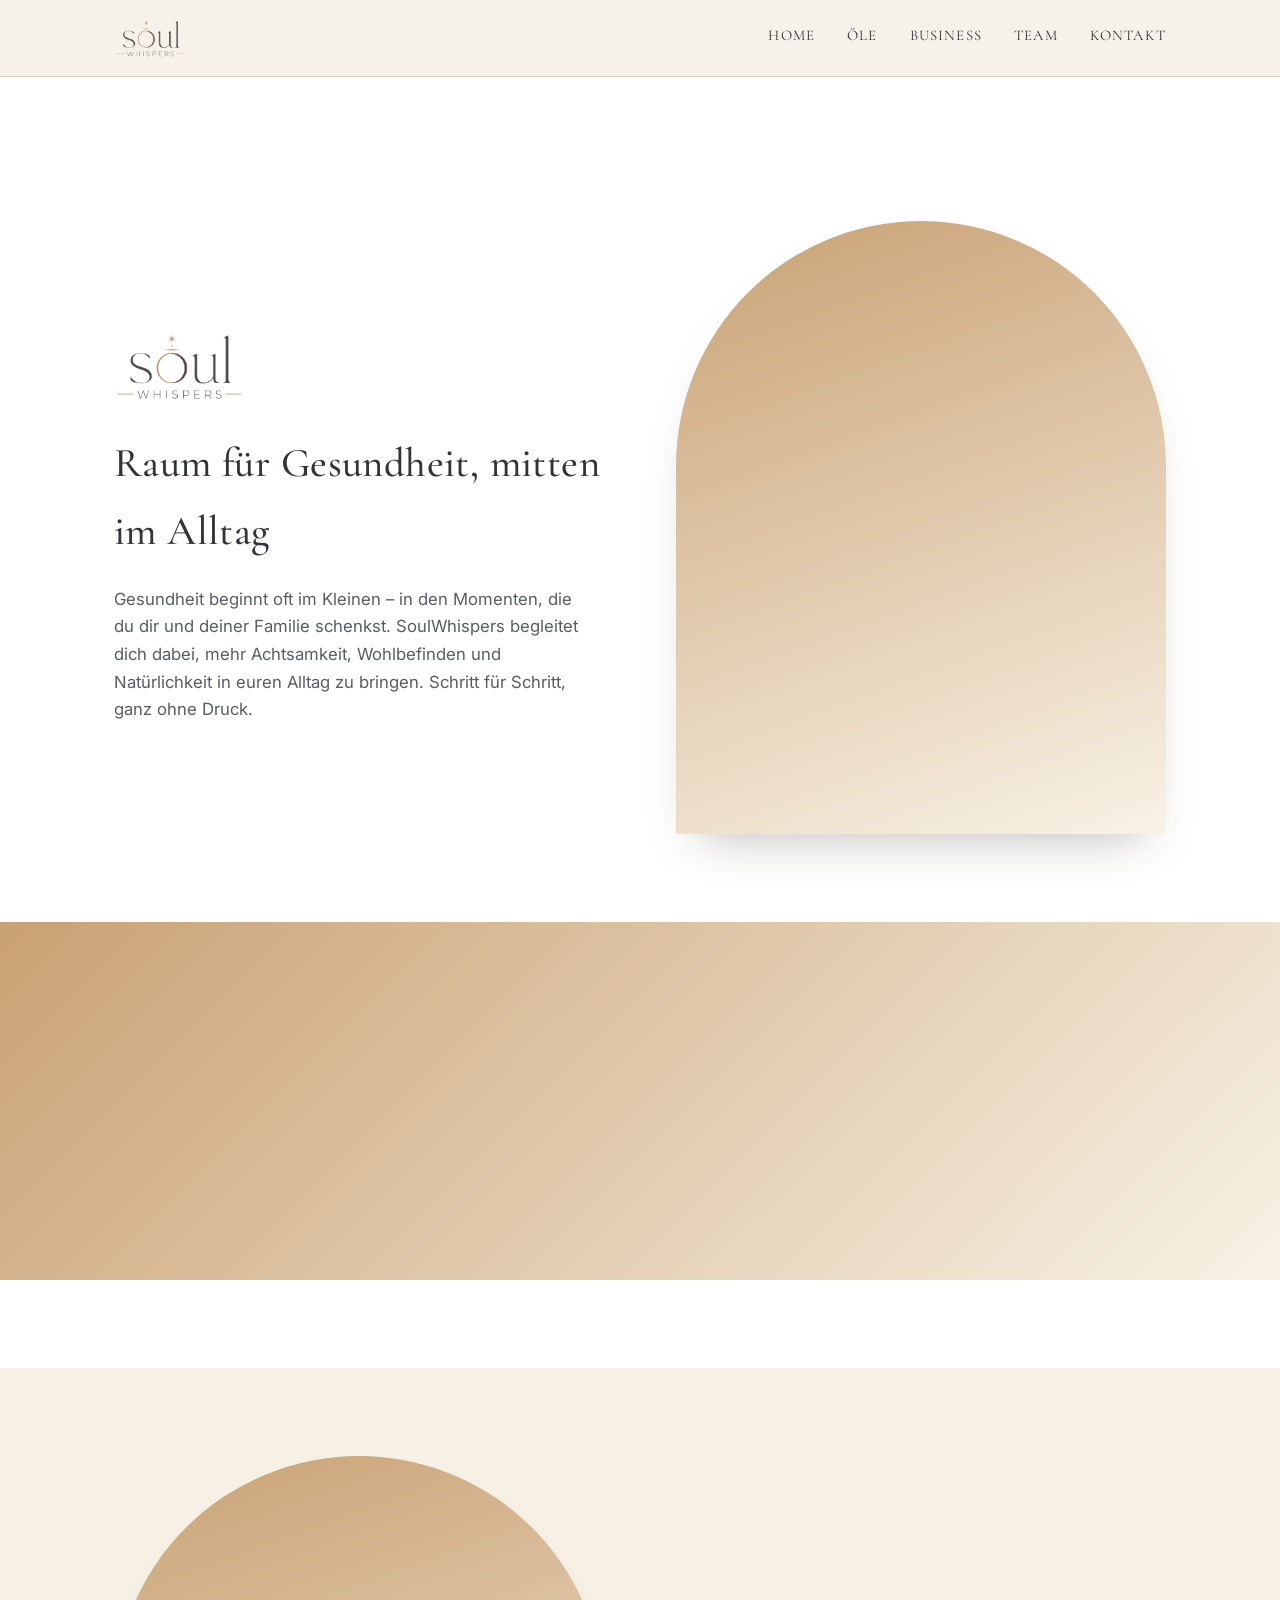
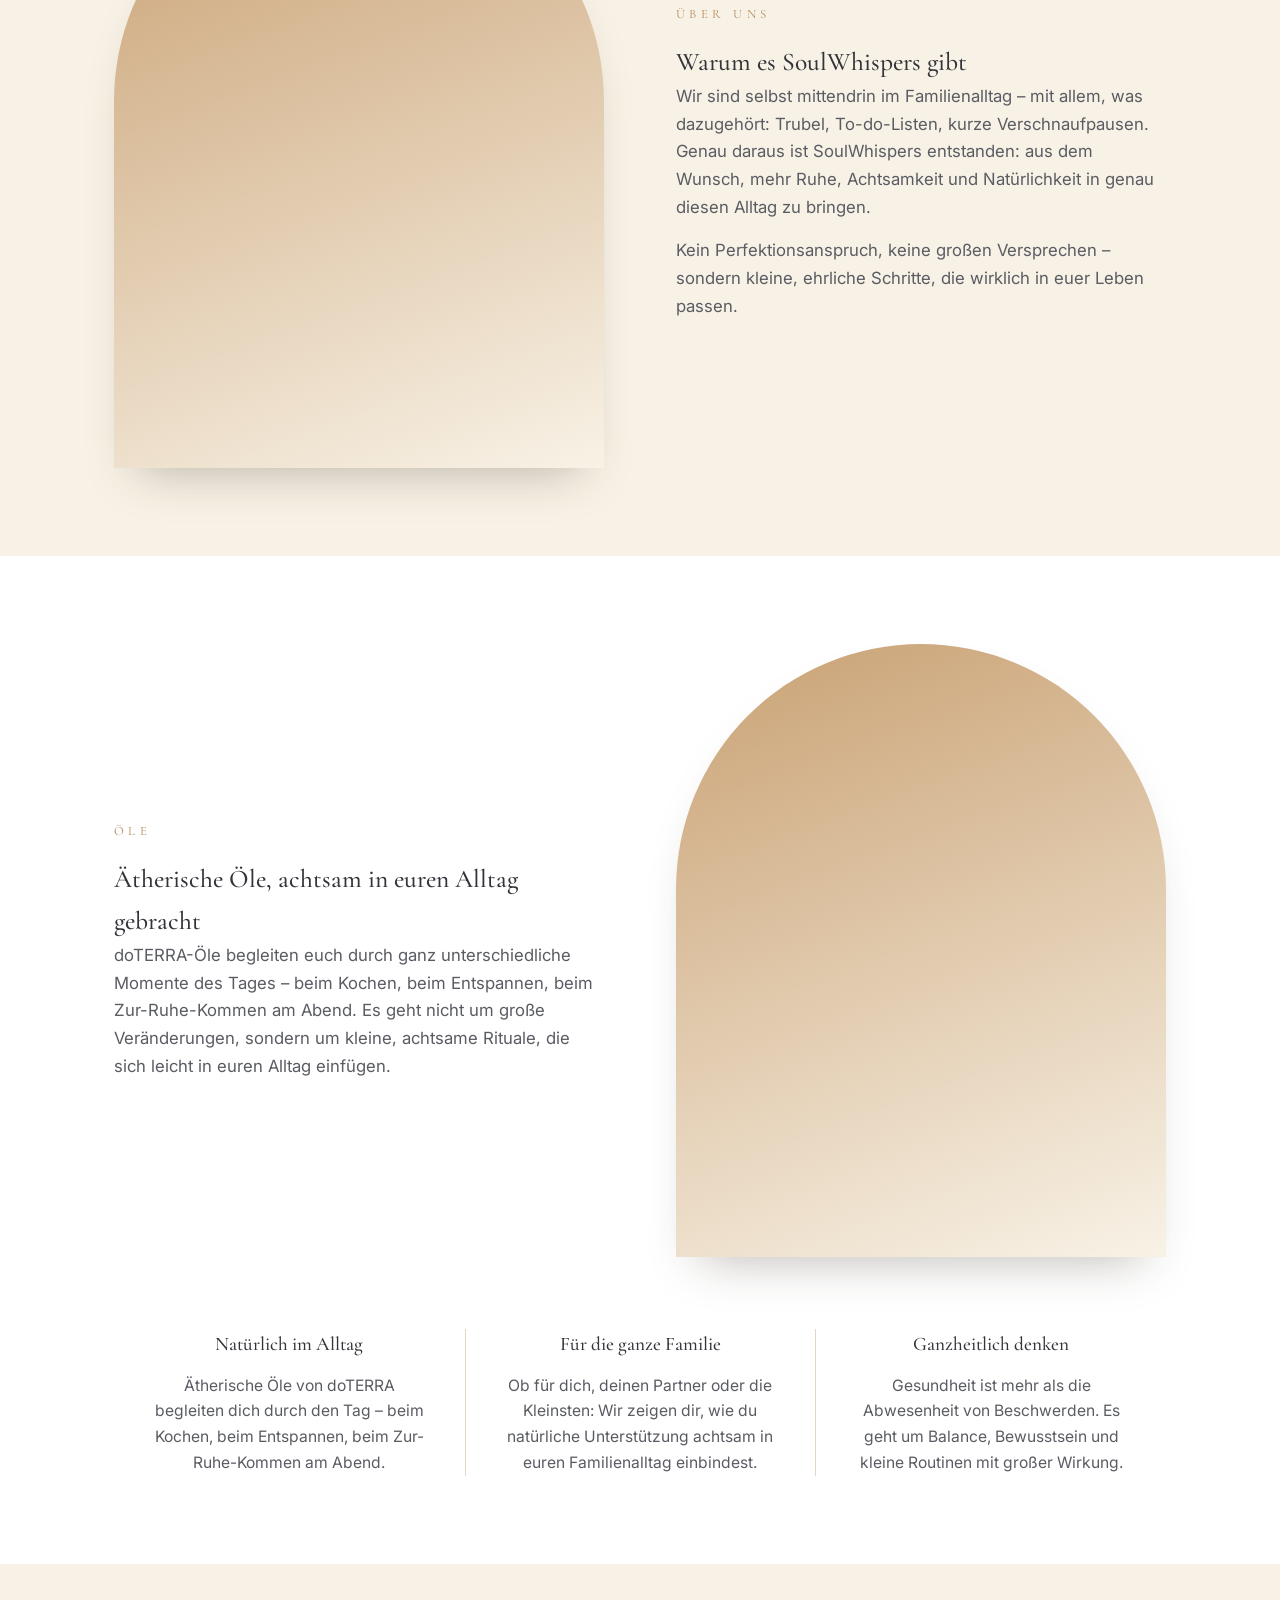
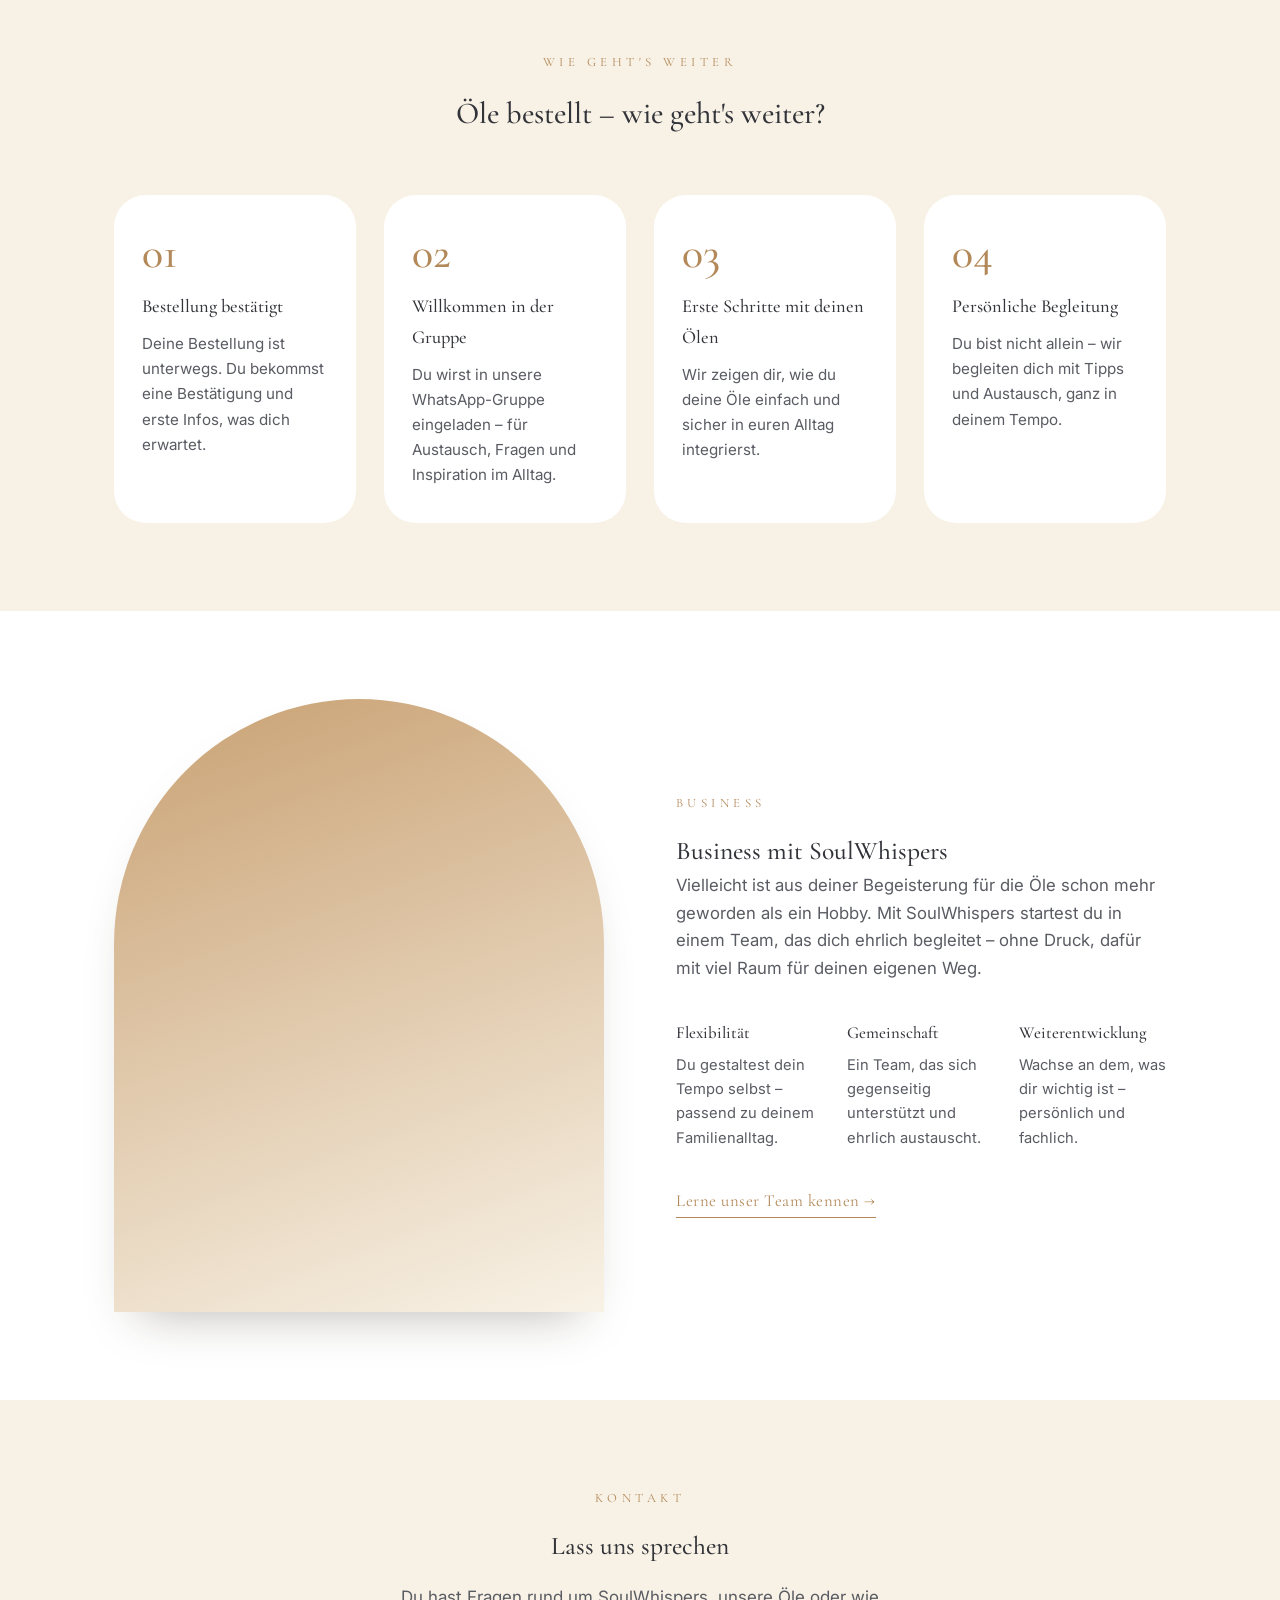
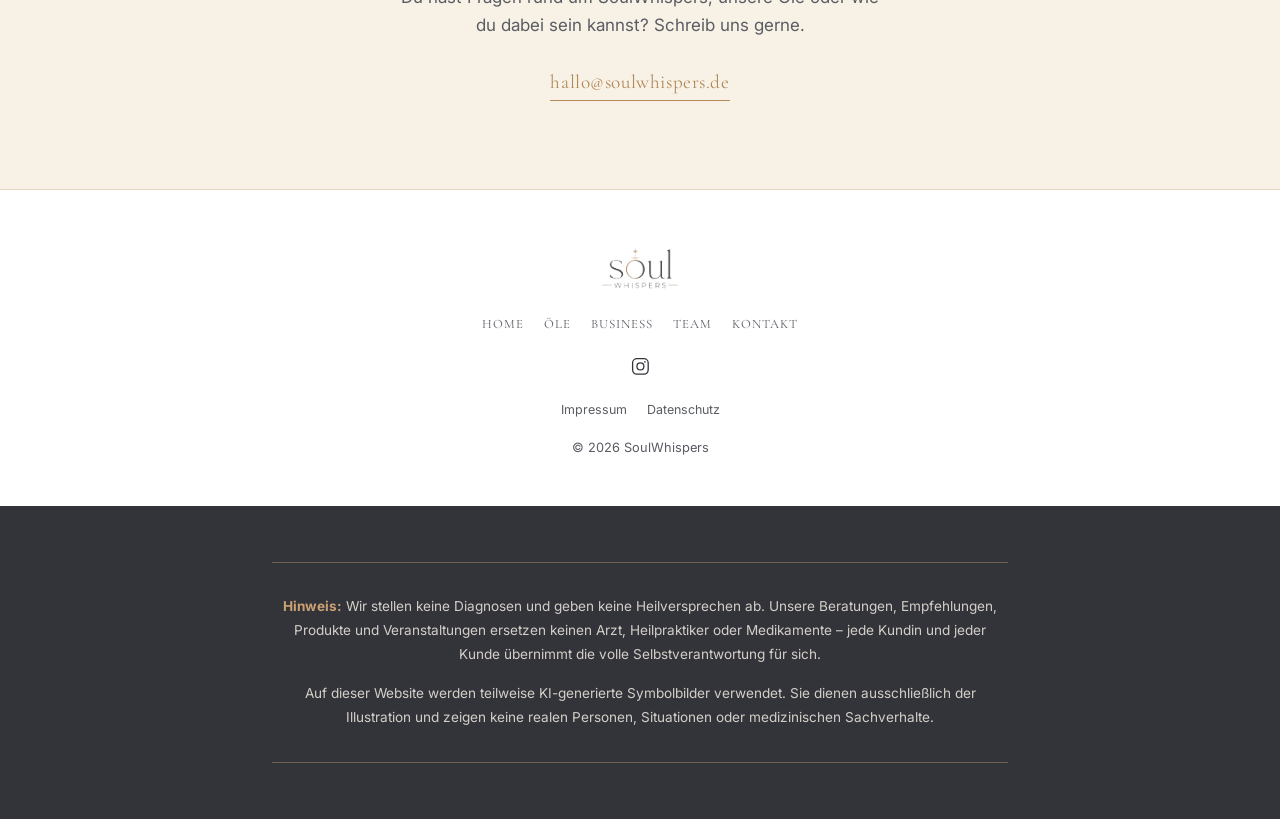
==== commit 6c8c0f21: "Add full-bleed banner image to Hero Extra wide photo strip below the hero split content, giving the " ====
--- a/index.html
+++ b/index.html
@@ -58,6 +58,15 @@
         </div>
 
       </div>
+    </div>
+
+    <div class="hero-banner">
+      <img
+        src="https://images.unsplash.com/photo-1470252649378-9c29740c9fa8?q=80&w=1800&auto=format&fit=crop"
+        alt="Warmes Licht in der Natur"
+        loading="lazy"
+        onerror="this.parentElement.classList.add('photo--fallback'); this.remove();"
+      />
     </div>
   </section>
 
--- a/css/style.css
+++ b/css/style.css
@@ -4,8 +4,8 @@
   --color-anthracite-soft: #5a5c63;
   --color-gold: #b3895a;
   --color-gold-soft: #c9a173;
-  --color-bg: #f7f1e8;
-  --color-bg-alt: #efe1c9;
+  --color-bg: #ffffff;
+  --color-bg-alt: #f8f2e6;
   --color-line: rgba(179, 137, 90, 0.35);
 
   --font-serif: 'Cormorant Garamond', 'Georgia', serif;
@@ -276,7 +276,24 @@
 
 /* ===== Hero ===== */
 .hero {
-  padding: 3.5rem 1.5rem 5.5rem;
+  padding: 3.5rem 0 5.5rem;
+  overflow: hidden;
+}
+
+.hero-banner {
+  width: 100vw;
+  margin-left: calc(50% - 50vw);
+  height: clamp(220px, 28vw, 380px);
+  overflow: hidden;
+  background: linear-gradient(135deg, var(--color-gold-soft), var(--color-bg-alt));
+}
+
+.hero-banner img {
+  width: 100%;
+  height: 100%;
+  object-fit: cover;
+  object-position: 50% 40%;
+  display: block;
 }
 
 .hero-logo {
